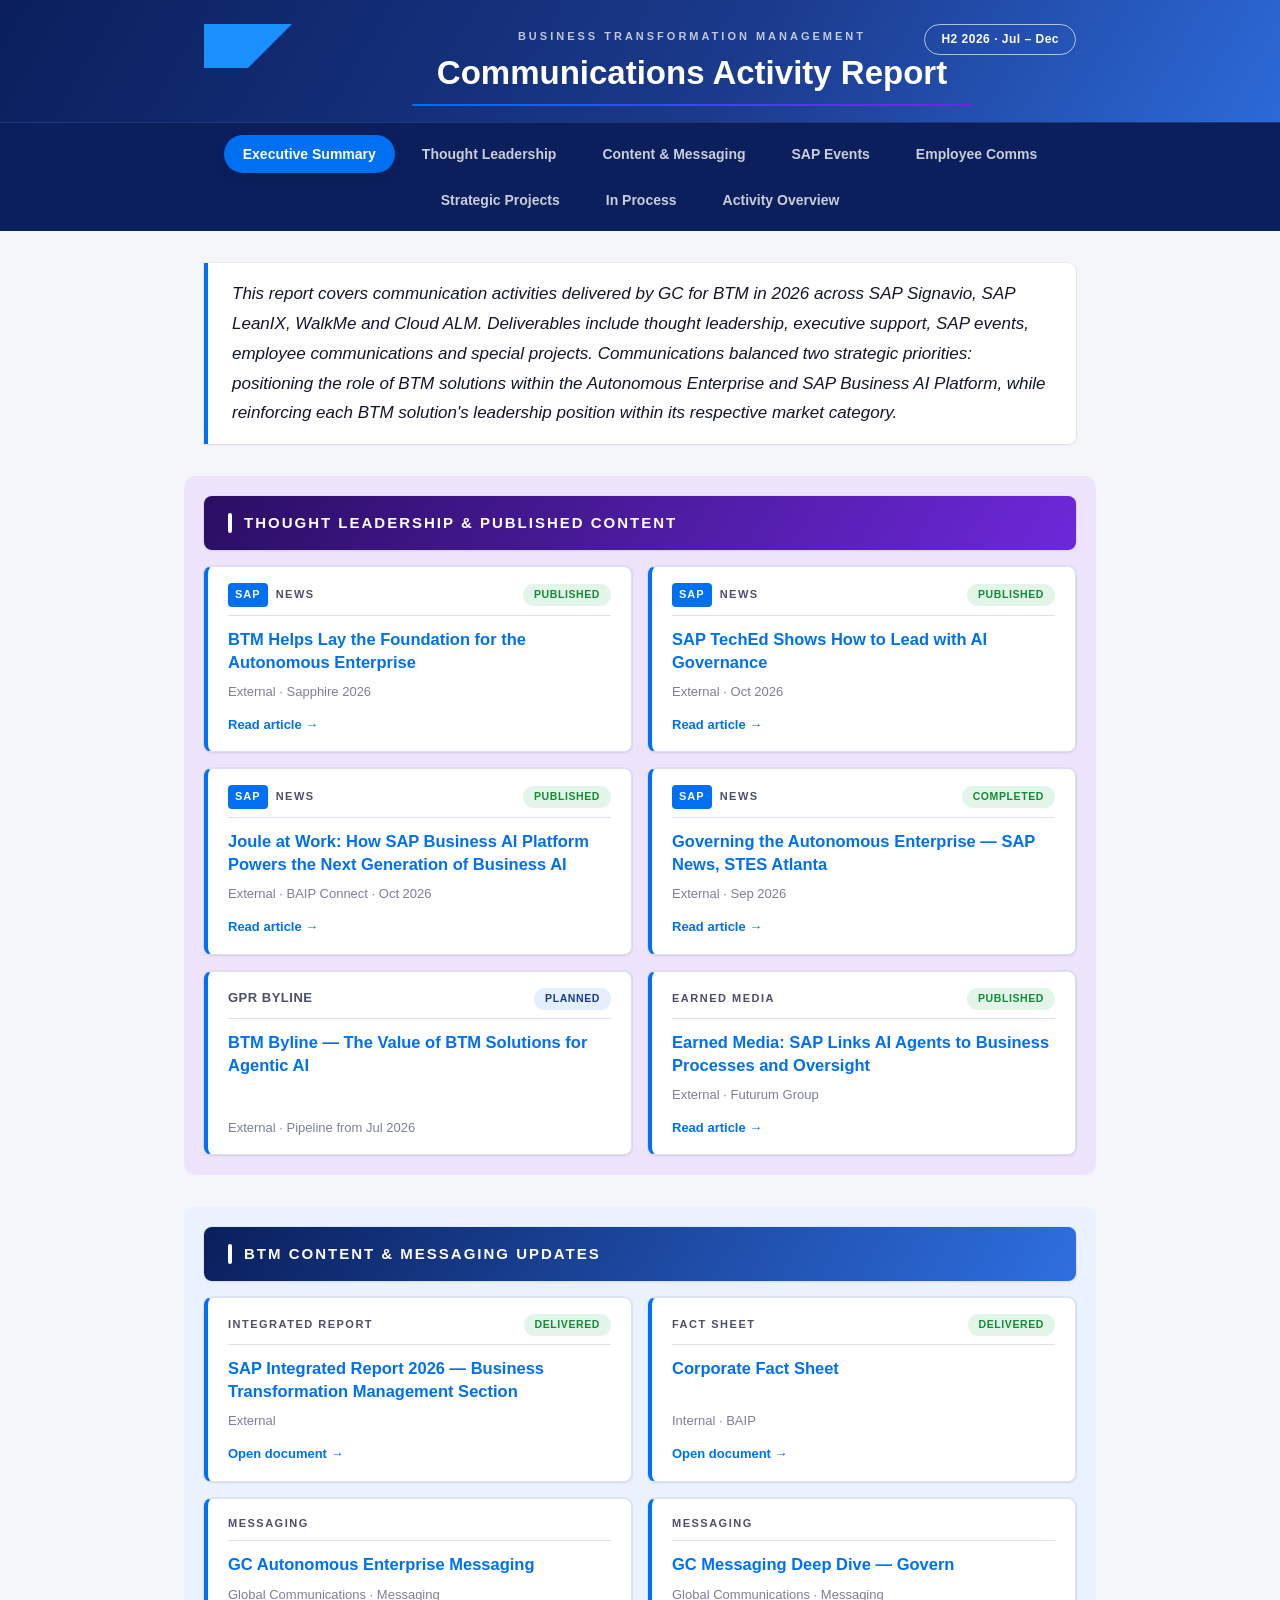
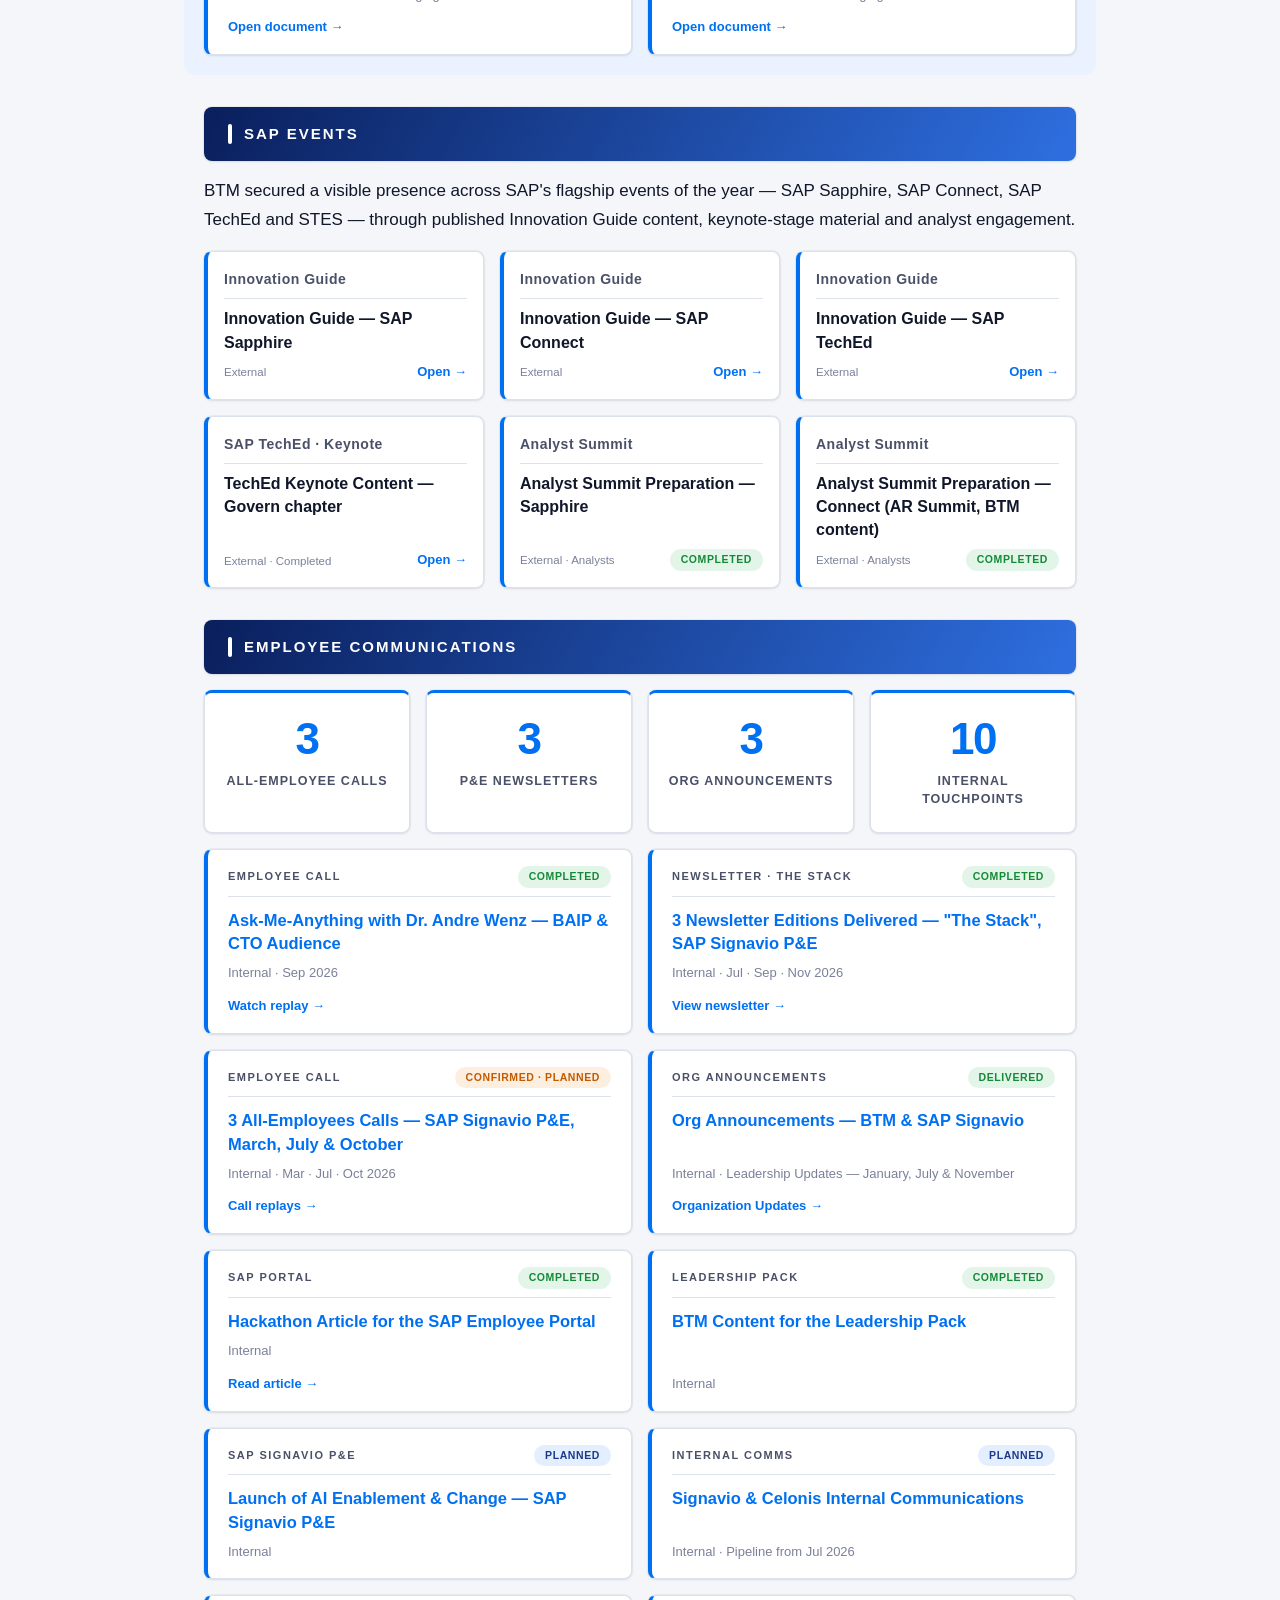
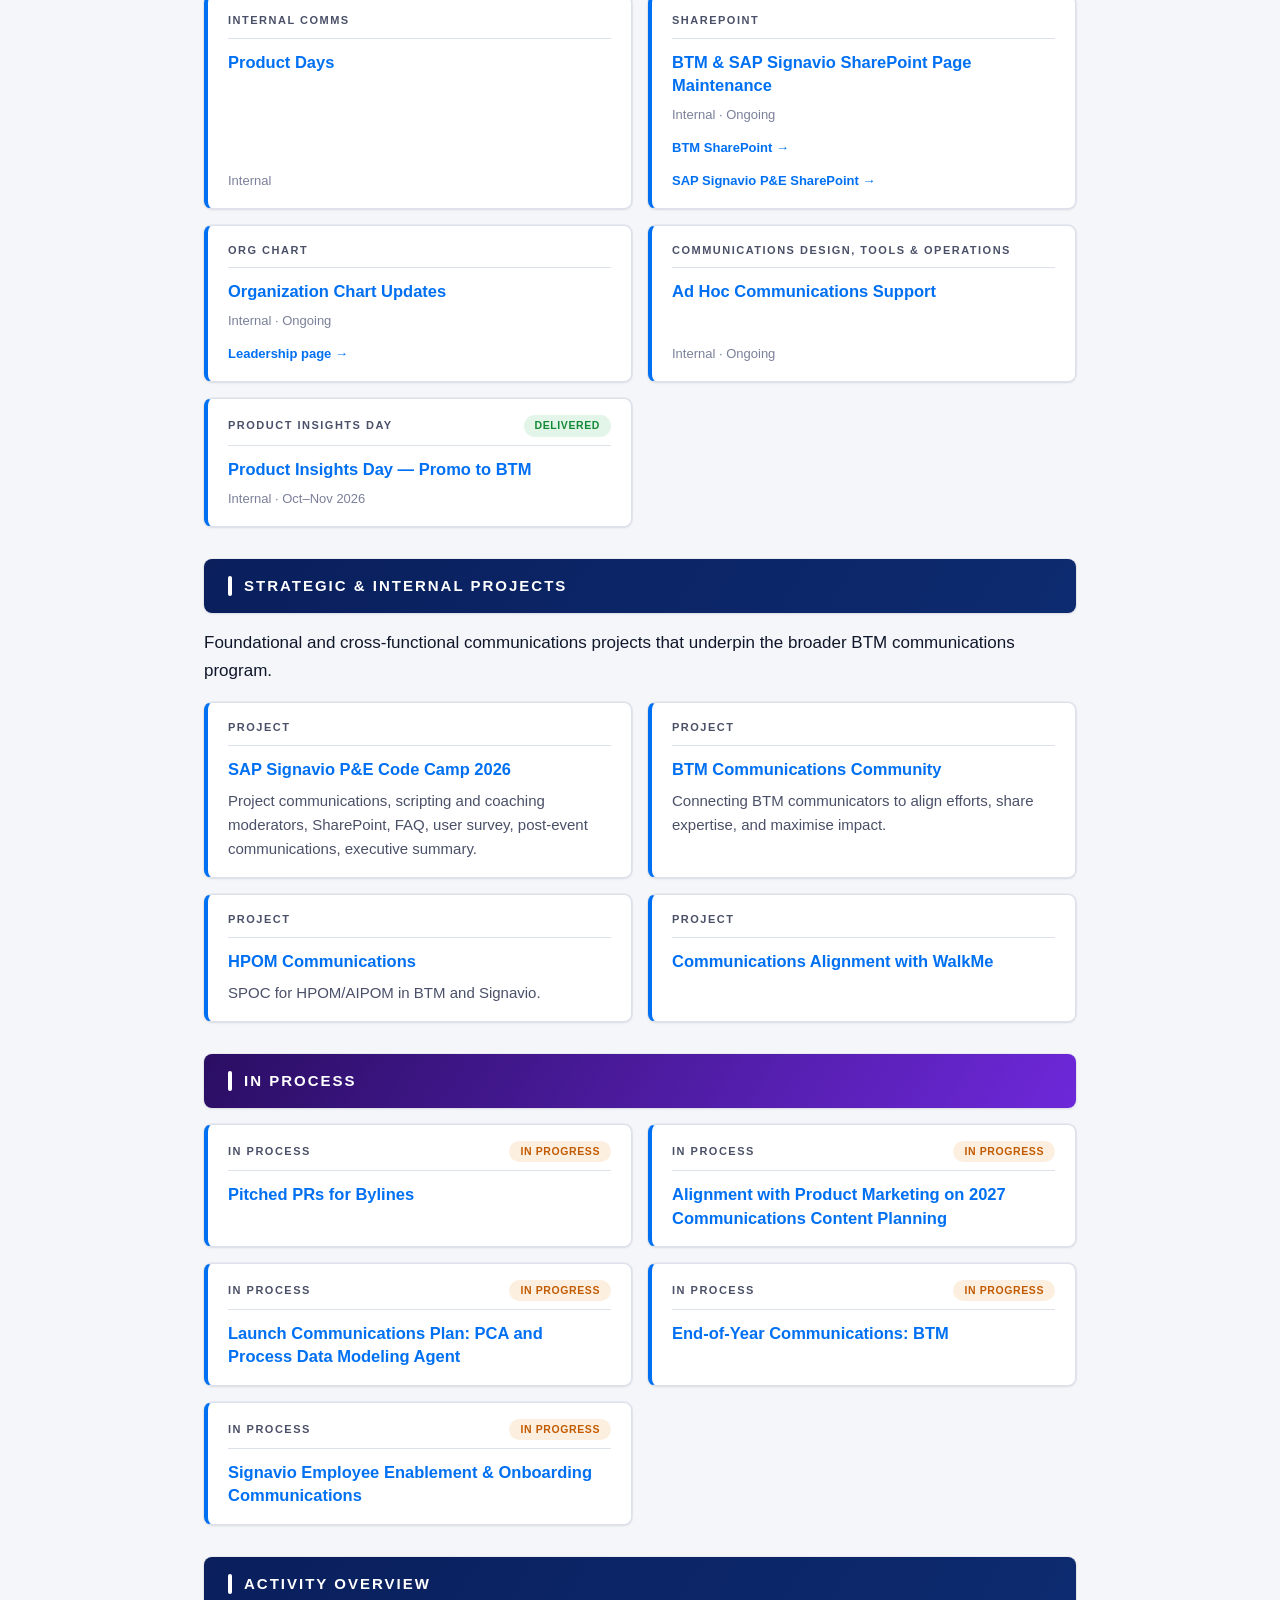
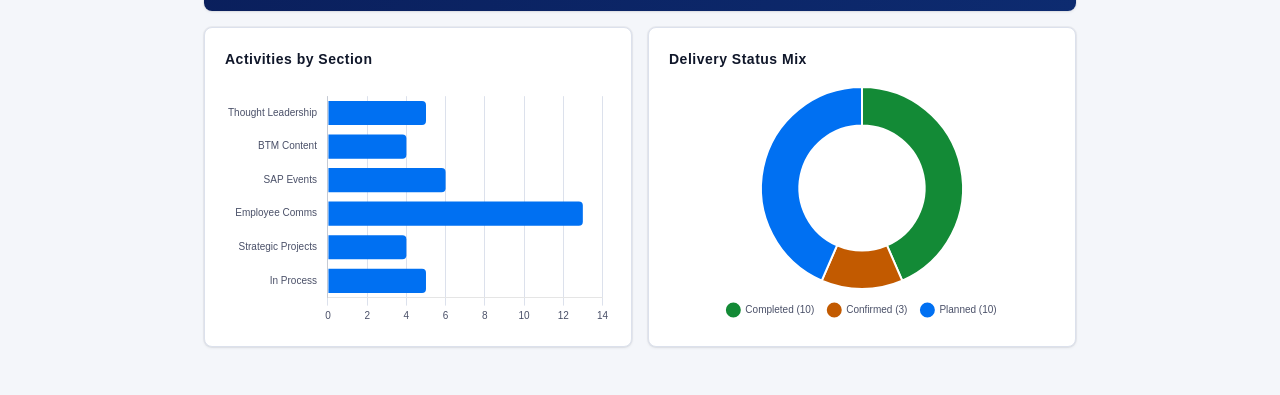
==== h2-2026/index.html @ 138db6cd "Add Earned Media (Futurum) article to Thought Leadership; rename Lead Comms Community BTM to BTM Com" ====
<!DOCTYPE html>
<html lang="en">
<head>
  <meta charset="UTF-8" />
  <meta name="viewport" content="width=device-width, initial-scale=1.0" />
  <title>BTM Communications Report — H2 2026 — SAP Executive Report</title>
  <link rel="stylesheet" href="styles.css" />
</head>
<body>

  <!-- ═══════════════ HEADER ═══════════════ -->
  <header class="masthead">
    <div class="masthead__inner">
      <div class="brand">
        <span class="brand__logo">
          <img class="brand__img" src="assets/sap-logo.png" alt="SAP Logo" width="88" height="44" />
        </span>
      </div>

      <div class="masthead__titles">
        <p class="masthead__eyebrow">Business Transformation Management</p>
        <h1 class="masthead__title">Communications Activity Report</h1>
        <span class="masthead__rule"></span>
      </div>

      <span class="masthead__badge">H2 2026 · Jul – Dec</span>
    </div>

    <!-- ═══════════════ NAV ═══════════════ -->
    <nav class="navbar" aria-label="Report sections">
      <div class="navbar__inner">
        <a class="pill pill--active" href="#sec-summary">Executive Summary</a>
        <a class="pill" href="#sec-thought">Thought Leadership</a>
        <a class="pill" href="#sec-messaging">Content &amp; Messaging</a>
        <a class="pill" href="#sec-events">SAP Events</a>
        <a class="pill" href="#sec-employee">Employee Comms</a>
        <a class="pill" href="#sec-strategic">Strategic Projects</a>
        <a class="pill" href="#sec-inprocess">In Process</a>
        <a class="pill" href="#sec-overview">Activity Overview</a>
      </div>
    </nav>
  </header>

  <main class="page">

    <!-- ═══════════════ EXECUTIVE SUMMARY (INTRO) ═══════════════ -->
    <section class="intro" id="sec-summary">
      <p class="intro__text">
        <em>This report covers communication activities delivered by GC for BTM in 2026 across SAP Signavio, SAP LeanIX, WalkMe and Cloud ALM. Deliverables include thought leadership, executive support, SAP events, employee communications and special projects. Communications balanced two strategic priorities: positioning the role of BTM solutions within the Autonomous Enterprise and SAP Business AI Platform, while reinforcing each BTM solution's leadership position within its respective market category.</em>
      </p>
    </section>

    <!-- ═══════════════ THOUGHT LEADERSHIP & PUBLISHED CONTENT (PURPLE) ═══════════════ -->
    <section class="block block--tint-purple" id="sec-thought">
      <div class="shead shead--purple">
        <span class="shead__tick"></span>
        <h2 class="shead__title">Thought Leadership &amp; Published Content</h2>
      </div>

      <div class="block__body">
        <div class="grid grid--2">
          <article class="acard acard--accent">
            <div class="acard__source">
              <span class="src-wrap"><span class="src-chip">SAP</span><span class="src-text src-text--sm">News</span></span>
              <span class="status status--completed">Published</span>
            </div>
            <h4 class="acard__title">BTM Helps Lay the Foundation for the Autonomous Enterprise</h4>
            <p class="acard__meta">External · Sapphire 2026</p>
            <a class="more" href="https://news.sap.com/2026/05/business-transformation-management-foundation-autonomous-enterprise/" target="_blank" rel="noopener">Read article →</a>
          </article>

          <article class="acard acard--accent">
            <div class="acard__source">
              <span class="src-wrap"><span class="src-chip">SAP</span><span class="src-text src-text--sm">News</span></span>
              <span class="status status--completed">Published</span>
            </div>
            <h4 class="acard__title">SAP TechEd Shows How to Lead with AI Governance</h4>
            <p class="acard__meta">External · Oct 2026</p>
            <a class="more" href="https://news.sap.com/2026/10/sap-teched-shows-how-to-lead-with-ai-governance/" target="_blank" rel="noopener">Read article →</a>
          </article>
        </div>

        <div class="grid grid--2">
          <article class="acard acard--accent">
            <div class="acard__source">
              <span class="src-wrap"><span class="src-chip">SAP</span><span class="src-text src-text--sm">News</span></span>
              <span class="status status--completed">Published</span>
            </div>
            <h4 class="acard__title">Joule at Work: How SAP Business AI Platform Powers the Next Generation of Business AI</h4>
            <p class="acard__meta">External · BAIP Connect · Oct 2026</p>
            <a class="more" href="https://news.sap.com/2026/10/joule-work-sap-business-ai-platform-power-next-generation-business-ai/" target="_blank" rel="noopener">Read article →</a>
          </article>

          <article class="acard acard--accent">
            <div class="acard__source">
              <span class="src-wrap"><span class="src-chip">SAP</span><span class="src-text src-text--sm">News</span></span>
              <span class="status status--completed">Completed</span>
            </div>
            <h4 class="acard__title">Governing the Autonomous Enterprise — SAP News, STES Atlanta</h4>
            <p class="acard__meta">External · Sep 2026</p>
            <a class="more" href="https://news.sap.com/2026/09/autonomous-enterprise-business-transformation-management-solutions-sap-ai-agents-work-at-scale/" target="_blank" rel="noopener">Read article →</a>
          </article>
        </div>

        <div class="grid grid--2">
          <article class="acard acard--accent">
            <div class="acard__source">
              <span class="src-wrap"><span class="src-text">GPR Byline</span></span>
              <span class="status status--planned">Planned</span>
            </div>
            <h4 class="acard__title">BTM Byline — The Value of BTM Solutions for Agentic AI</h4>
            <p class="acard__meta">External · Pipeline from Jul 2026</p>
          </article>

          <article class="acard acard--accent">
            <div class="acard__source">
              <span class="src-wrap"><span class="src-text src-text--sm">Earned Media</span></span>
              <span class="status status--completed">Published</span>
            </div>
            <h4 class="acard__title">Earned Media: SAP Links AI Agents to Business Processes and Oversight</h4>
            <p class="acard__meta">External · Futurum Group</p>
            <a class="more" href="https://futurumgroup.com/insights/sap-links-ai-agents-to-business-processes-and-oversight/" target="_blank" rel="noopener">Read article →</a>
          </article>
        </div>
      </div>
    </section>

    <!-- ═══════════════ BTM CONTENT & MESSAGING UPDATES (BLUE TINT) ═══════════════ -->
    <section class="block block--tint-blue" id="sec-messaging">
      <div class="shead shead--blue">
        <span class="shead__tick"></span>
        <h2 class="shead__title">BTM Content &amp; Messaging Updates</h2>
      </div>

      <div class="block__body">
        <div class="grid grid--2">
          <article class="acard acard--accent">
            <div class="acard__source">
              <span class="src-wrap"><span class="src-text src-text--sm">Integrated Report</span></span>
              <span class="status status--completed">Delivered</span>
            </div>
            <h4 class="acard__title">SAP Integrated Report 2026 — Business Transformation Management Section</h4>
            <p class="acard__meta">External</p>
            <a class="more" href="https://sap-my.sharepoint.com/:w:/r/personal/tanja_charrier_sap_com/_layouts/15/Doc.aspx?sourcedoc=%7BF20728CA-5B52-4E9A-A7A4-439E9365E315%7D&amp;file=DRAFT_Our%20Product%20Strategy_IR%20FY%202026_BAIP.docx&amp;nav=eyJjIjoxNTY3MjU3MzgzfQ&amp;action=default&amp;mobileredirect=true" target="_blank" rel="noopener">Open document →</a>
          </article>

          <article class="acard acard--accent">
            <div class="acard__source">
              <span class="src-wrap"><span class="src-text src-text--sm">Fact Sheet</span></span>
              <span class="status status--completed">Delivered</span>
            </div>
            <h4 class="acard__title">Corporate Fact Sheet</h4>
            <p class="acard__meta">Internal · BAIP</p>
            <a class="more" href="https://sap.sharepoint.com/sites/208445/Shared%20Documents/10_Investor%20Relations/2026_Q3_Earnings/Alignment%20for%20Corporate%20Factsheet.docx" target="_blank" rel="noopener">Open document →</a>
          </article>
        </div>

        <div class="grid grid--2">
          <article class="acard acard--accent">
            <div class="acard__source">
              <span class="src-wrap"><span class="src-text src-text--sm">Messaging</span></span>
            </div>
            <h4 class="acard__title">GC Autonomous Enterprise Messaging</h4>
            <p class="acard__meta">Global Communications · Messaging</p>
            <a class="more" href="https://sap.sharepoint.com/:w:/t/ContentLibraryCK/IQB4ixotNmowRrgoRNv5ze7RAZBkx0pmzxUou5MZJgszaI4?e=n1OvTB" target="_blank" rel="noopener">Open document →</a>
          </article>

          <article class="acard acard--accent">
            <div class="acard__source">
              <span class="src-wrap"><span class="src-text src-text--sm">Messaging</span></span>
            </div>
            <h4 class="acard__title">GC Messaging Deep Dive — Govern</h4>
            <p class="acard__meta">Global Communications · Messaging</p>
            <a class="more" href="https://sap.sharepoint.com/:w:/s/125109/IQDAdhuQ5JX7TImM9EfiNFlmAXQAE5v8zsqGGR6ujX2Vvys?e=KjsZjU" target="_blank" rel="noopener">Open document →</a>
          </article>
        </div>
      </div>
    </section>

    <!-- ═══════════════ SAP EVENTS ═══════════════ -->
    <section class="block" id="sec-events">
      <div class="shead shead--blue">
        <span class="shead__tick"></span>
        <h2 class="shead__title">SAP Events</h2>
      </div>

      <div class="block__body">
        <p class="lead">BTM secured a visible presence across SAP's flagship events of the year — SAP Sapphire, SAP Connect, SAP TechEd and STES — through published Innovation Guide content, keynote-stage material and analyst engagement.</p>
        <div class="grid grid--3">
          <article class="mcard">
            <div class="mcard__src">Innovation Guide</div>
            <span class="mcard__rule"></span>
            <h5 class="mcard__title">Innovation Guide — SAP Sapphire</h5>
            <div class="mcard__foot"><span class="mcard__meta">External</span><a class="more" href="https://www.sap.com/uk/topics/events/sapphire/innovation-news-guide-2026" target="_blank" rel="noopener">Open →</a></div>
          </article>

          <article class="mcard">
            <div class="mcard__src">Innovation Guide</div>
            <span class="mcard__rule"></span>
            <h5 class="mcard__title">Innovation Guide — SAP Connect</h5>
            <div class="mcard__foot"><span class="mcard__meta">External</span><a class="more" href="https://www.sap.com/topics/events/connect/innovation-news-guide-2026" target="_blank" rel="noopener">Open →</a></div>
          </article>

          <article class="mcard">
            <div class="mcard__src">Innovation Guide</div>
            <span class="mcard__rule"></span>
            <h5 class="mcard__title">Innovation Guide — SAP TechEd</h5>
            <div class="mcard__foot"><span class="mcard__meta">External</span><a class="more" href="https://www.sap.com/topics/events/teched/innovation-news-guide-2026" target="_blank" rel="noopener">Open →</a></div>
          </article>

          <article class="mcard">
            <div class="mcard__src">SAP TechEd · Keynote</div>
            <span class="mcard__rule"></span>
            <h5 class="mcard__title">TechEd Keynote Content — Govern chapter</h5>
            <div class="mcard__foot"><span class="mcard__meta">External · Completed</span><a class="more" href="https://sap.sharepoint.com/teams/SAPBusinessAI/Shared%20Documents/General/08%20Advocacy%20%26%20Experiences/Advocacy/09_Events/2026/2026-10-TechEd/02_TalkTrack-ROS/TechEd2026_ROS_CTO.docx" target="_blank" rel="noopener">Open →</a></div>
          </article>

          <article class="mcard">
            <div class="mcard__src">Analyst Summit</div>
            <span class="mcard__rule"></span>
            <h5 class="mcard__title">Analyst Summit Preparation — Sapphire</h5>
            <div class="mcard__foot"><span class="mcard__meta">External · Analysts</span><span class="status status--completed">Completed</span></div>
          </article>

          <article class="mcard">
            <div class="mcard__src">Analyst Summit</div>
            <span class="mcard__rule"></span>
            <h5 class="mcard__title">Analyst Summit Preparation — Connect (AR Summit, BTM content)</h5>
            <div class="mcard__foot"><span class="mcard__meta">External · Analysts</span><span class="status status--completed">Completed</span></div>
          </article>
        </div>
      </div>
    </section>

    <!-- ═══════════════ EMPLOYEE COMMUNICATIONS ═══════════════ -->
    <section class="block" id="sec-employee">
      <div class="shead shead--blue">
        <span class="shead__tick"></span>
        <h2 class="shead__title">Employee Communications</h2>
      </div>

      <div class="block__body">
        <div class="grid grid--4 kpis kpis--outline">
          <div class="kpi kpi--outline">
            <span class="kpi__value">3</span>
            <span class="kpi__label">All-Employee Calls</span>
          </div>
          <div class="kpi kpi--outline">
            <span class="kpi__value">3</span>
            <span class="kpi__label">P&amp;E Newsletters</span>
          </div>
          <div class="kpi kpi--outline">
            <span class="kpi__value">3</span>
            <span class="kpi__label">Org Announcements</span>
          </div>
          <div class="kpi kpi--outline">
            <span class="kpi__value">10</span>
            <span class="kpi__label">Internal Touchpoints</span>
          </div>
        </div>

        <div class="grid grid--2">
          <article class="acard acard--accent">
            <div class="acard__source">
              <span class="src-wrap"><span class="src-text src-text--sm">Employee Call</span></span>
              <span class="status status--completed">Completed</span>
            </div>
            <h4 class="acard__title">Ask-Me-Anything with Dr. Andre Wenz — BAIP &amp; CTO Audience</h4>
            <p class="acard__meta">Internal · Sep 2026</p>
            <a class="more" href="https://broadcast.sap.com/video/260930_amaandrewenz" target="_blank" rel="noopener">Watch replay →</a>
          </article>

          <article class="acard acard--accent">
            <div class="acard__source">
              <span class="src-wrap"><span class="src-text src-text--sm">Newsletter · The Stack</span></span>
              <span class="status status--completed">Completed</span>
            </div>
            <h4 class="acard__title">3 Newsletter Editions Delivered — "The Stack", SAP Signavio P&amp;E</h4>
            <p class="acard__meta">Internal · Jul · Sep · Nov 2026</p>
            <a class="more" href="https://sap.sharepoint.com/sites/213311/SitePages/The-Stack--news-from-SAP-Signavio-P%26E,-May-2026.aspx?d=w236a411c74e24bbfb36909887c4ca258&amp;csf=1&amp;web=2&amp;share=IQAcQWoj4nS_S7NpCYh8TKJYAe4ia3eEgTeG3x-oz_MYPIU&amp;e=XvFEJa" target="_blank" rel="noopener">View newsletter →</a>
          </article>
        </div>

        <div class="grid grid--2">
          <article class="acard acard--accent">
            <div class="acard__source">
              <span class="src-wrap"><span class="src-text src-text--sm">Employee Call</span></span>
              <span class="status status--confirmed">Confirmed · Planned</span>
            </div>
            <h4 class="acard__title">3 All-Employees Calls — SAP Signavio P&amp;E, March, July &amp; October</h4>
            <p class="acard__meta">Internal · Mar · Jul · Oct 2026</p>
            <a class="more" href="https://sap.sharepoint.com/sites/210177/SitePages/SAP-Signavio-employee-meetings-%26-calls(1).aspx" target="_blank" rel="noopener">Call replays →</a>
          </article>

          <article class="acard acard--accent">
            <div class="acard__source">
              <span class="src-wrap"><span class="src-text src-text--sm">Org Announcements</span></span>
              <span class="status status--completed">Delivered</span>
            </div>
            <h4 class="acard__title">Org Announcements — BTM &amp; SAP Signavio</h4>
            <p class="acard__meta">Internal · Leadership Updates — January, July &amp; November</p>
            <a class="more" href="https://sap.sharepoint.com/sites/200848/SitePages/Organization-Updates.aspx" target="_blank" rel="noopener">Organization Updates →</a>
          </article>
        </div>

        <div class="grid grid--2">
          <article class="acard acard--accent">
            <div class="acard__source">
              <span class="src-wrap"><span class="src-text src-text--sm">SAP Portal</span></span>
              <span class="status status--completed">Completed</span>
            </div>
            <h4 class="acard__title">Hackathon Article for the SAP Employee Portal</h4>
            <p class="acard__meta">Internal</p>
            <a class="more" href="https://one.int.sap/news/global/hackathons-fuel-innovation-and-company-culture-at-sap" target="_blank" rel="noopener">Read article →</a>
          </article>

          <article class="acard acard--accent">
            <div class="acard__source">
              <span class="src-wrap"><span class="src-text src-text--sm">Leadership Pack</span></span>
              <span class="status status--completed">Completed</span>
            </div>
            <h4 class="acard__title">BTM Content for the Leadership Pack</h4>
            <p class="acard__meta">Internal</p>
          </article>
        </div>

        <div class="grid grid--2">
          <article class="acard acard--accent">
            <div class="acard__source">
              <span class="src-wrap"><span class="src-text src-text--sm">SAP Signavio P&amp;E</span></span>
              <span class="status status--planned">Planned</span>
            </div>
            <h4 class="acard__title">Launch of AI Enablement &amp; Change — SAP Signavio P&amp;E</h4>
            <p class="acard__meta">Internal</p>
          </article>

          <article class="acard acard--accent">
            <div class="acard__source">
              <span class="src-wrap"><span class="src-text src-text--sm">Internal Comms</span></span>
              <span class="status status--planned">Planned</span>
            </div>
            <h4 class="acard__title">Signavio &amp; Celonis Internal Communications</h4>
            <p class="acard__meta">Internal · Pipeline from Jul 2026</p>
          </article>
        </div>

        <div class="grid grid--2">
          <article class="acard acard--accent">
            <div class="acard__source">
              <span class="src-wrap"><span class="src-text src-text--sm">Internal Comms</span></span>
            </div>
            <h4 class="acard__title">Product Days</h4>
            <p class="acard__meta">Internal</p>
          </article>

          <article class="acard acard--accent">
            <div class="acard__source">
              <span class="src-wrap"><span class="src-text src-text--sm">SharePoint</span></span>
            </div>
            <h4 class="acard__title">BTM &amp; SAP Signavio SharePoint Page Maintenance</h4>
            <p class="acard__meta">Internal · Ongoing</p>
            <a class="more" href="https://sap.sharepoint.com/sites/210177?xsdata=[base64]%3D&amp;sdata=MzRjeGlidG1IVFNyeXZSQk00MHExaExMS1hBZnk1SGhYaVBQZjR4d3BoQT0%3D&amp;ovuser=42f7676c-f455-423c-82f6-dc2d99791af7%2Cdesiree.cantuaria%40sap.com&amp;OR=Teams-HL&amp;CT=1733321615420" target="_blank" rel="noopener">BTM SharePoint →</a>
            <a class="more" href="https://sap.sharepoint.com/sites/201763/SitePages/Home.aspx" target="_blank" rel="noopener">SAP Signavio P&amp;E SharePoint →</a>
          </article>
        </div>

        <div class="grid grid--2">
          <article class="acard acard--accent">
            <div class="acard__source">
              <span class="src-wrap"><span class="src-text src-text--sm">Org Chart</span></span>
            </div>
            <h4 class="acard__title">Organization Chart Updates</h4>
            <p class="acard__meta">Internal · Ongoing</p>
            <a class="more" href="https://sap.sharepoint.com/sites/210177/SitePages/Leadership.aspx?csf=1&amp;web=1&amp;e=7Q6rsG" target="_blank" rel="noopener">Leadership page →</a>
          </article>

          <article class="acard acard--accent">
            <div class="acard__source">
              <span class="src-wrap"><span class="src-text src-text--sm">Communications Design, Tools &amp; Operations</span></span>
            </div>
            <h4 class="acard__title">Ad Hoc Communications Support</h4>
            <p class="acard__meta">Internal · Ongoing</p>
          </article>
        </div>

        <div class="grid grid--2">
          <article class="acard acard--accent">
            <div class="acard__source">
              <span class="src-wrap"><span class="src-text src-text--sm">Product Insights Day</span></span>
              <span class="status status--completed">Delivered</span>
            </div>
            <h4 class="acard__title">Product Insights Day — Promo to BTM</h4>
            <p class="acard__meta">Internal · Oct–Nov 2026</p>
          </article>
        </div>
      </div>
    </section>

    <!-- ═══════════════ STRATEGIC & INTERNAL PROJECTS (body text retained) ═══════════════ -->
    <section class="block" id="sec-strategic">
      <div class="shead shead--dark">
        <span class="shead__tick"></span>
        <h2 class="shead__title">Strategic &amp; Internal Projects</h2>
      </div>

      <div class="block__body">
        <p class="lead">Foundational and cross-functional communications projects that underpin the broader BTM communications program.</p>
        <div class="grid grid--2">
          <article class="acard acard--accent">
            <div class="acard__source">
              <span class="src-wrap"><span class="src-text src-text--sm">Project</span></span>
            </div>
            <h4 class="acard__title">SAP Signavio P&amp;E Code Camp 2026</h4>
            <p class="acard__body">Project communications, scripting and coaching moderators, SharePoint, FAQ, user survey, post-event communications, executive summary.</p>
          </article>

          <article class="acard acard--accent">
            <div class="acard__source">
              <span class="src-wrap"><span class="src-text src-text--sm">Project</span></span>
            </div>
            <h4 class="acard__title">BTM Communications Community</h4>
            <p class="acard__body">Connecting BTM communicators to align efforts, share expertise, and maximise impact.</p>
          </article>
        </div>

        <div class="grid grid--2">
          <article class="acard acard--accent">
            <div class="acard__source">
              <span class="src-wrap"><span class="src-text src-text--sm">Project</span></span>
            </div>
            <h4 class="acard__title">HPOM Communications</h4>
            <p class="acard__body">SPOC for HPOM/AIPOM in BTM and Signavio.</p>
          </article>

          <article class="acard acard--accent">
            <div class="acard__source">
              <span class="src-wrap"><span class="src-text src-text--sm">Project</span></span>
            </div>
            <h4 class="acard__title">Communications Alignment with WalkMe</h4>
          </article>
        </div>
      </div>
    </section>

    <!-- ═══════════════ IN PROCESS ═══════════════ -->
    <section class="block" id="sec-inprocess">
      <div class="shead shead--purple">
        <span class="shead__tick"></span>
        <h2 class="shead__title">In Process</h2>
      </div>

      <div class="block__body">
        <div class="grid grid--2">
          <article class="acard acard--accent">
            <div class="acard__source">
              <span class="src-wrap"><span class="src-text src-text--sm">In Process</span></span>
              <span class="status status--confirmed">In Progress</span>
            </div>
            <h4 class="acard__title">Pitched PRs for Bylines</h4>
          </article>

          <article class="acard acard--accent">
            <div class="acard__source">
              <span class="src-wrap"><span class="src-text src-text--sm">In Process</span></span>
              <span class="status status--confirmed">In Progress</span>
            </div>
            <h4 class="acard__title">Alignment with Product Marketing on 2027 Communications Content Planning</h4>
          </article>
        </div>

        <div class="grid grid--2">
          <article class="acard acard--accent">
            <div class="acard__source">
              <span class="src-wrap"><span class="src-text src-text--sm">In Process</span></span>
              <span class="status status--confirmed">In Progress</span>
            </div>
            <h4 class="acard__title">Launch Communications Plan: PCA and Process Data Modeling Agent</h4>
          </article>

          <article class="acard acard--accent">
            <div class="acard__source">
              <span class="src-wrap"><span class="src-text src-text--sm">In Process</span></span>
              <span class="status status--confirmed">In Progress</span>
            </div>
            <h4 class="acard__title">End-of-Year Communications: BTM</h4>
          </article>
        </div>

        <div class="grid grid--2">
          <article class="acard acard--accent">
            <div class="acard__source">
              <span class="src-wrap"><span class="src-text src-text--sm">In Process</span></span>
              <span class="status status--confirmed">In Progress</span>
            </div>
            <h4 class="acard__title">Signavio Employee Enablement &amp; Onboarding Communications</h4>
          </article>
        </div>
      </div>
    </section>

    <!-- ═══════════════ ACTIVITY OVERVIEW (charts) ═══════════════ -->
    <section class="block" id="sec-overview">
      <div class="shead shead--dark">
        <span class="shead__tick"></span>
        <h2 class="shead__title">Activity Overview</h2>
      </div>

      <div class="block__body">
        <div class="grid grid--2 grid--top">
          <article class="chart-card">
            <h4 class="chart-card__title">Activities by Section</h4>
            <canvas id="barChart" height="220"></canvas>
          </article>
          <article class="chart-card">
            <h4 class="chart-card__title">Delivery Status Mix</h4>
            <canvas id="donutChart" height="220"></canvas>
          </article>
        </div>
      </div>
    </section>

  </main>

  <script src="vendor/chart.umd.min.js"></script>
  <script src="app.js"></script>
</body>
</html>
---- h2-2026/styles.css ----
/* ═══════════════════════════════════════════════════════════════
   SAP FIORI EXECUTIVE REPORT — DESIGN SYSTEM
   ═══════════════════════════════════════════════════════════════ */

:root {
  /* ── Brand & core ── */
  --sap-blue:          #0070F2;   /* SAP brand blue — KPI values, links */
  --sap-blue-900:      #0A1F5C;   /* deepest header navy */
  --sap-blue-800:      #0D2B70;   /* dark header end */
  --sap-blue-700:      #1B3A8C;   /* nav bar */
  --sap-blue-500:      #2E6FE0;   /* mid gradient */
  --sap-blue-300:      #60A5FA;   /* tick highlight */
  --sap-blue-100:      #E3EEFE;   /* filled KPI / summary bg */
  --sap-blue-050:      #EAF2FF;   /* blue section tint */

  --sap-purple-900:    #2A0E63;
  --sap-purple-600:    #6D28D9;
  --sap-purple-100:    #EDE4FC;   /* purple section tint */

  /* ── Neutrals ── */
  --ink-900:           #10172A;   /* primary text */
  --ink-600:           #4A5068;   /* secondary text */
  --ink-400:           #7A8099;   /* muted */
  --line:              #DCE1EC;   /* borders */
  --surface:           #FFFFFF;   /* card surface */
  --page:              #F4F6FA;   /* page background */

  /* ── Semantic ── */
  --ok:                #138A36;
  --ok-bg:             #E3F5E9;
  --warn:              #C25A00;
  --warn-bg:           #FDEFE0;
  --err:               #BB0000;
  --err-bg:            #FBE6E6;

  /* ── Chart palette ── */
  --c1: #0070F2;  --c2: #6D28D9;  --c3: #2E9EE6;
  --c4: #12B886;  --c5: #E8A33D;  --c6: #D14D8B;

  /* ── Typography ── */
  --font: "72", "72full", -apple-system, BlinkMacSystemFont, "Segoe UI", Arial, sans-serif;
  --fs-eyebrow: 11px;  --fs-title: 33px;
  --fs-shead: 15px;    --fs-lead: 17px;
  --fs-body: 15px;   --fs-kpi: 44px;
  --fs-kpilabel: 12.5px;

  /* ── Spacing scale (4px base) ── */
  --s1: 4px;  --s2: 8px;  --s3: 12px; --s4: 16px;
  --s5: 20px; --s6: 24px; --s7: 32px; --s8: 48px;

  /* ── Radius ── */
  --r-sm: 4px;  --r-md: 8px;  --r-lg: 12px;  --r-pill: 999px;

  /* ── Elevation ── */
  --e1: 0 1px 3px rgba(16,23,42,.08), 0 0 0 1px rgba(16,23,42,.04);
  --e2: 0 4px 14px rgba(16,23,42,.10);
  --e3: 0 8px 24px rgba(0,112,242,.14);

  /* ── Layout ── */
  --maxw: 920px;
}

/* ── Reset ── */
*, *::before, *::after { box-sizing: border-box; margin: 0; padding: 0; }
html { scroll-behavior: smooth; }
body {
  font-family: var(--font);
  background: var(--page);
  color: var(--ink-900);
  font-size: var(--fs-body);
  line-height: 1.6;
  -webkit-font-smoothing: antialiased;
}
img, svg { display: block; }
a { color: inherit; }

/* ═══════════════ MASTHEAD ═══════════════ */
.masthead {
  background: linear-gradient(120deg, var(--sap-blue-900) 0%, var(--sap-blue-700) 55%, var(--sap-blue-500) 100%);
}
.masthead__inner {
  max-width: var(--maxw);
  margin: 0 auto;
  padding: var(--s6) var(--s6) var(--s4);
  display: flex;
  align-items: flex-start;
  gap: var(--s4);
  position: relative;
}
.brand__logo svg { filter: drop-shadow(0 1px 2px rgba(0,0,0,.2)); }
.masthead__titles { flex: 1; text-align: center; padding-top: var(--s1); }
.masthead__eyebrow {
  color: rgba(255,255,255,.72);
  font-size: var(--fs-eyebrow);
  font-weight: 700;
  letter-spacing: 3px;
  text-transform: uppercase;
  margin-bottom: var(--s2);
}
.masthead__title {
  color: #fff;
  font-size: var(--fs-title);
  font-weight: 700;
  line-height: 1.15;
}
.masthead__rule {
  display: block;
  width: 100%;
  max-width: 560px;
  height: 2px;
  margin: var(--s3) auto 0;
  background: linear-gradient(90deg, var(--sap-blue) 0%, var(--sap-purple-600) 100%);
  border-radius: 2px;
}
.masthead__badge {
  position: absolute;
  top: var(--s6);
  right: var(--s6);
  border: 1.5px solid rgba(255,255,255,.65);
  border-radius: var(--r-pill);
  color: #fff;
  font-size: 12px;
  font-weight: 600;
  letter-spacing: .5px;
  padding: 5px 16px;
  white-space: nowrap;
}

/* ═══════════════ NAVBAR ═══════════════ */
.navbar {
  background: var(--sap-blue-900);
  border-top: 1px solid rgba(255,255,255,.1);
  padding: var(--s3) var(--s6);
}
.navbar__inner {
  max-width: var(--maxw);
  margin: 0 auto;
  display: flex;
  flex-wrap: wrap;
  justify-content: center;
  gap: var(--s2);
}
.pill {
  font-size: 14px;
  font-weight: 600;
  color: rgba(255,255,255,.78);
  text-decoration: none;
  padding: 7px 18px;
  border-radius: var(--r-pill);
  border: 1px solid transparent;
  transition: background .18s, color .18s, border-color .18s;
  white-space: nowrap;
}
.pill:hover { background: rgba(255,255,255,.1); color: #fff; }
.pill--active { background: var(--sap-blue); color: #fff; box-shadow: var(--e2); }

/* ═══════════════ PAGE ═══════════════ */
.page {
  max-width: var(--maxw);
  margin: 0 auto;
  padding: var(--s7) var(--s6) var(--s8);
  display: flex;
  flex-direction: column;
  gap: var(--s7);
}

/* ── Intro ── */
.intro {
  background: var(--surface);
  border-left: 4px solid var(--sap-blue);
  border-radius: 0 var(--r-md) var(--r-md) 0;
  padding: var(--s4) var(--s6);
  box-shadow: var(--e1);
}
.intro__text { font-size: var(--fs-lead); color: var(--ink-900); line-height: 1.75; }

/* ═══════════════ BLOCK (section) ═══════════════ */
.block { display: flex; flex-direction: column; }
.block__body {
  display: flex;
  flex-direction: column;
  gap: var(--s4);
  padding-top: var(--s4);
}
/* Tinted section wrappers (match reference colored backgrounds) */
.block--tint-purple {
  background: var(--sap-purple-100);
  border-radius: var(--r-lg);
  padding: 0 var(--s5) var(--s5);
  margin: 0 calc(-1 * var(--s5));
}
.block--tint-blue {
  background: var(--sap-blue-050);
  border-radius: var(--r-lg);
  padding: 0 var(--s5) var(--s5);
  margin: 0 calc(-1 * var(--s5));
}
.block--tint-purple .shead,
.block--tint-blue .shead { margin-top: var(--s5); }

/* ── Section header ── */
.shead {
  display: flex;
  align-items: center;
  gap: var(--s3);
  padding: 15px var(--s6);
  border-radius: var(--r-md);
  box-shadow: var(--e1);
}
.shead__tick { width: 4px; height: 20px; border-radius: 2px; background: #fff; flex-shrink: 0; }
.shead__title {
  color: #fff;
  font-size: var(--fs-shead);
  font-weight: 700;
  letter-spacing: 2px;
  text-transform: uppercase;
}
.shead--blue   { background: linear-gradient(120deg, var(--sap-blue-900), var(--sap-blue-500)); }
.shead--purple { background: linear-gradient(120deg, var(--sap-purple-900), var(--sap-purple-600)); }
.shead--dark   { background: linear-gradient(120deg, var(--sap-blue-900), var(--sap-blue-800)); }

/* ── Lead paragraph ── */
.lead { font-size: var(--fs-lead); color: var(--ink-900); line-height: 1.7; }
.lead--accent { color: var(--sap-blue-700); padding-right: var(--s4); }

/* ═══════════════ GRID ═══════════════ */
.grid { display: grid; gap: var(--s4); }
.grid--2 { grid-template-columns: repeat(2, 1fr); }
.grid--3 { grid-template-columns: repeat(3, 1fr); }
.grid--4 { grid-template-columns: repeat(4, 1fr); }
.grid--top { align-items: start; }

/* ═══════════════ SUMMARY CARDS ═══════════════ */
.scard {
  background: var(--sap-blue-100);
  border: 1px solid #C4D9FB;
  border-left: 4px solid var(--sap-blue);
  border-radius: var(--r-md);
  padding: var(--s5) var(--s6);
  box-shadow: var(--e1);
}
.scard__title { font-size: 16.5px; font-weight: 700; margin-bottom: var(--s2); }
.scard__body { font-size: var(--fs-body); color: var(--ink-600); }

/* ═══════════════ KPI CARDS ═══════════════ */
.kpi {
  background: var(--surface);
  border: 1px solid var(--line);
  border-radius: var(--r-md);
  padding: var(--s6) var(--s4);
  text-align: center;
  box-shadow: var(--e1);
  display: flex;
  flex-direction: column;
  align-items: center;
  gap: var(--s3);
  transition: transform .18s, box-shadow .18s;
}
.kpis--filled .kpi { background: #F7FAFF; }
.kpi--outline { border-top: 3px solid var(--sap-blue); }
.kpi__value {
  font-size: var(--fs-kpi);
  font-weight: 700;
  color: var(--sap-blue);
  line-height: 1;
  letter-spacing: -1.5px;
}
.kpi__label {
  font-size: var(--fs-kpilabel);
  font-weight: 700;
  letter-spacing: 1px;
  text-transform: uppercase;
  color: var(--ink-600);
  line-height: 1.4;
}

/* ═══════════════ ARTICLE CARDS ═══════════════ */
.acard {
  background: var(--surface);
  border: 1px solid var(--line);
  border-radius: var(--r-md);
  padding: var(--s4) var(--s5);
  box-shadow: var(--e1);
  display: flex;
  flex-direction: column;
  gap: var(--s2);
  transition: transform .18s, box-shadow .18s;
}
.acard--accent { border-left: 4px solid var(--sap-blue); }
.acard:hover { transform: translateY(-2px); box-shadow: var(--e3); }
.acard__source { display: flex; align-items: center; padding-bottom: var(--s2); border-bottom: 1px solid var(--line); margin-bottom: var(--s1); }
.src-chip {
  display: inline-block;
  background: var(--sap-blue);
  color: #fff;
  font-weight: 900;
  font-size: 11px;
  letter-spacing: 1px;
  padding: 3px 7px;
  border-radius: var(--r-sm);
}
.src-text { font-weight: 800; font-size: 13px; letter-spacing: .5px; color: var(--ink-600); text-transform: uppercase; }
.src-text--sm { font-size: 11px; letter-spacing: 1.5px; }
.acard__title { font-size: 16.5px; font-weight: 700; line-height: 1.4; color: var(--sap-blue); }
.acard__quote { font-size: var(--fs-body); color: var(--ink-600); line-height: 1.6; }
.acard__body  { font-size: var(--fs-body); color: var(--ink-600); line-height: 1.6; }
.acard__meta  { font-size: 13px; color: var(--ink-400); margin-top: auto; }
.more { font-size: 13px; font-weight: 600; color: var(--sap-blue); text-decoration: none; margin-top: var(--s1); }
.more:hover { text-decoration: underline; }

/* ── Media placeholders (images) ── */
.media-ph {
  border-radius: var(--r-md);
  aspect-ratio: 16 / 10;
  display: flex;
  align-items: center;
  justify-content: center;
  box-shadow: var(--e1);
  overflow: hidden;
}
.media-ph span { color: rgba(255,255,255,.65); font-size: 12px; font-weight: 700; letter-spacing: 2px; text-transform: uppercase; }
.media-ph--stage { background: linear-gradient(135deg, #0b1b3a, #1a3d7c, #0b1b3a); }
.media-ph--event { background: linear-gradient(135deg, #04070f, #0a1f4d, #04070f); }

/* ═══════════════ MEDIA CARDS (Thought Leadership) ═══════════════ */
.mcard {
  background: var(--surface);
  border: 1px solid var(--line);
  border-left: 4px solid var(--sap-blue);
  border-radius: var(--r-md);
  padding: var(--s4);
  box-shadow: var(--e1);
  display: flex;
  flex-direction: column;
  gap: var(--s2);
  transition: transform .18s, box-shadow .18s;
}
.mcard:hover { transform: translateY(-2px); box-shadow: var(--e2); }
.mcard__src { font-weight: 800; font-size: 14px; color: var(--ink-600); letter-spacing: .5px; }
.mcard__rule { height: 1px; background: var(--line); width: 100%; }
.mcard__title { font-size: 16px; font-weight: 600; line-height: 1.45; color: var(--ink-900); }

/* ═══════════════ CHART CARDS ═══════════════ */
.chart-card, .table-card {
  background: var(--surface);
  border: 1px solid var(--line);
  border-radius: var(--r-md);
  padding: var(--s5);
  box-shadow: var(--e1);
}
.chart-card__title, .table-card__title {
  font-size: 14px;
  font-weight: 700;
  letter-spacing: .5px;
  color: var(--ink-900);
  margin-bottom: var(--s4);
}

/* ═══════════════ TABLE ═══════════════ */
.dtable { width: 100%; border-collapse: collapse; font-size: var(--fs-body); }
.dtable th {
  text-align: left;
  font-size: 11px;
  font-weight: 700;
  letter-spacing: 1px;
  text-transform: uppercase;
  color: var(--ink-400);
  padding: var(--s2) var(--s3);
  border-bottom: 2px solid var(--line);
}
.dtable td { padding: var(--s3); border-bottom: 1px solid var(--line); color: var(--ink-900); }
.dtable tbody tr:hover { background: #F7FAFF; }
.tag { font-size: 11px; font-weight: 700; padding: 3px 10px; border-radius: var(--r-pill); }
.tag--ok   { background: var(--ok-bg);   color: var(--ok); }
.tag--warn { background: var(--warn-bg); color: var(--warn); }
.tag--err  { background: var(--err-bg);  color: var(--err); }

/* ═══════════════ FOOTER ═══════════════ */
.foot { background: var(--sap-blue-900); padding: var(--s6); }
.foot__inner {
  max-width: var(--maxw);
  margin: 0 auto;
  display: flex;
  align-items: center;
  gap: var(--s4);
  flex-wrap: wrap;
}
.foot__text { flex: 1; color: rgba(255,255,255,.72); font-size: 13px; }
.foot__date { color: rgba(255,255,255,.5); font-size: 12px; }

/* ═══════════════════════════════════════════════════════════════
   RESPONSIVE
   ═══════════════════════════════════════════════════════════════ */
@media (max-width: 920px) {
  .page { padding: var(--s6) var(--s4) var(--s8); }
  .masthead__inner { padding: var(--s5) var(--s4) var(--s3); }
  .grid--4 { grid-template-columns: repeat(2, 1fr); }
  .grid--3 { grid-template-columns: repeat(2, 1fr); }
  .masthead__title { font-size: 26px; }
  .block--tint-purple, .block--tint-blue { margin: 0; }
}

@media (max-width: 600px) {
  .masthead__inner { flex-direction: column; align-items: center; text-align: center; }
  .masthead__badge { position: static; margin-top: var(--s3); }
  .masthead__title { font-size: 22px; }
  .pill { font-size: 13px; padding: 6px 13px; }
  .grid--2, .grid--3, .grid--4 { grid-template-columns: 1fr; }
  .kpi__value { font-size: 36px; }
  .lead--accent { padding-right: 0; }
  .foot__inner { flex-direction: column; align-items: flex-start; gap: var(--s2); }
  .dtable { font-size: 12px; }
  .dtable th, .dtable td { padding: var(--s2); }
}

/* ═══════════════════════════════════════════════════════════════
   REPORT EXTENSIONS — additive, reuse website tokens & .tag pattern
   ═══════════════════════════════════════════════════════════════ */

/* ── Brand logo image (uploaded SAP logo PNG) ── */
.brand__logo { display: inline-flex; align-items: center; }
.brand__img {
  height: 44px;        /* within 40–50px spec */
  width: auto;         /* preserve aspect ratio — no stretch/distort/crop */
  display: block;
}
@media (max-width: 920px) { .brand__img { height: 40px; } }
@media (max-width: 600px) { .brand__img { height: 38px; } }

/* ── Event media (Sapphire / TechEd card) — side by side, height-capped ── */
.event-media {
  display: flex;
  flex-direction: row;
  gap: var(--s3);
  align-self: start;
}
.event-media__img {
  flex: 1 1 0;               /* two equal-width halves */
  min-width: 0;
  height: 150px;             /* fixed cap → card stays compact, no vertical growth */
  object-fit: contain;       /* preserve aspect ratio — no stretch, no crop */
  border-radius: var(--r-md);
  border: 1px solid var(--line);
  box-shadow: var(--e1);
  background: #fff;
}
@media (max-width: 600px) { .event-media__img { height: 120px; } }

/* ── Status badge (reuses semantic .tag colors: Completed/Confirmed/Planned) ── */
.status {
  display: inline-block;
  font-size: 10.5px;
  font-weight: 700;
  letter-spacing: .6px;
  text-transform: uppercase;
  padding: 3px 11px;
  border-radius: var(--r-pill);
  line-height: 1.5;
}
.status--completed { background: var(--ok-bg);   color: var(--ok); }
.status--confirmed { background: var(--warn-bg); color: var(--warn); }
.status--planned   { background: var(--sap-blue-100); color: var(--sap-blue-700); }

/* Source row can hold a status on the right */
.acard__source { justify-content: space-between; gap: var(--s2); }
.acard__source .src-wrap { display: flex; align-items: center; gap: var(--s2); }

/* Media card: status sits under the rule */
.mcard__foot { display: flex; align-items: center; justify-content: space-between; gap: var(--s2); margin-top: auto; }
.mcard__meta { font-size: 11.5px; color: var(--ink-400); }

/* Link on media / article cards */
.mcard .more { margin-top: 0; }

/* Legend chips for the status key */
.legend { display: flex; flex-wrap: wrap; gap: var(--s4); align-items: center; }
.legend__item { display: flex; align-items: center; gap: var(--s2); font-size: 12px; color: var(--ink-600); }
.legend__dot { width: 10px; height: 10px; border-radius: 50%; }
.legend__dot--ok   { background: var(--ok); }
.legend__dot--warn { background: var(--warn); }
.legend__dot--plan { background: var(--sap-blue); }

/* Chart canvas height guard */
.chart-card canvas { max-height: 240px; }
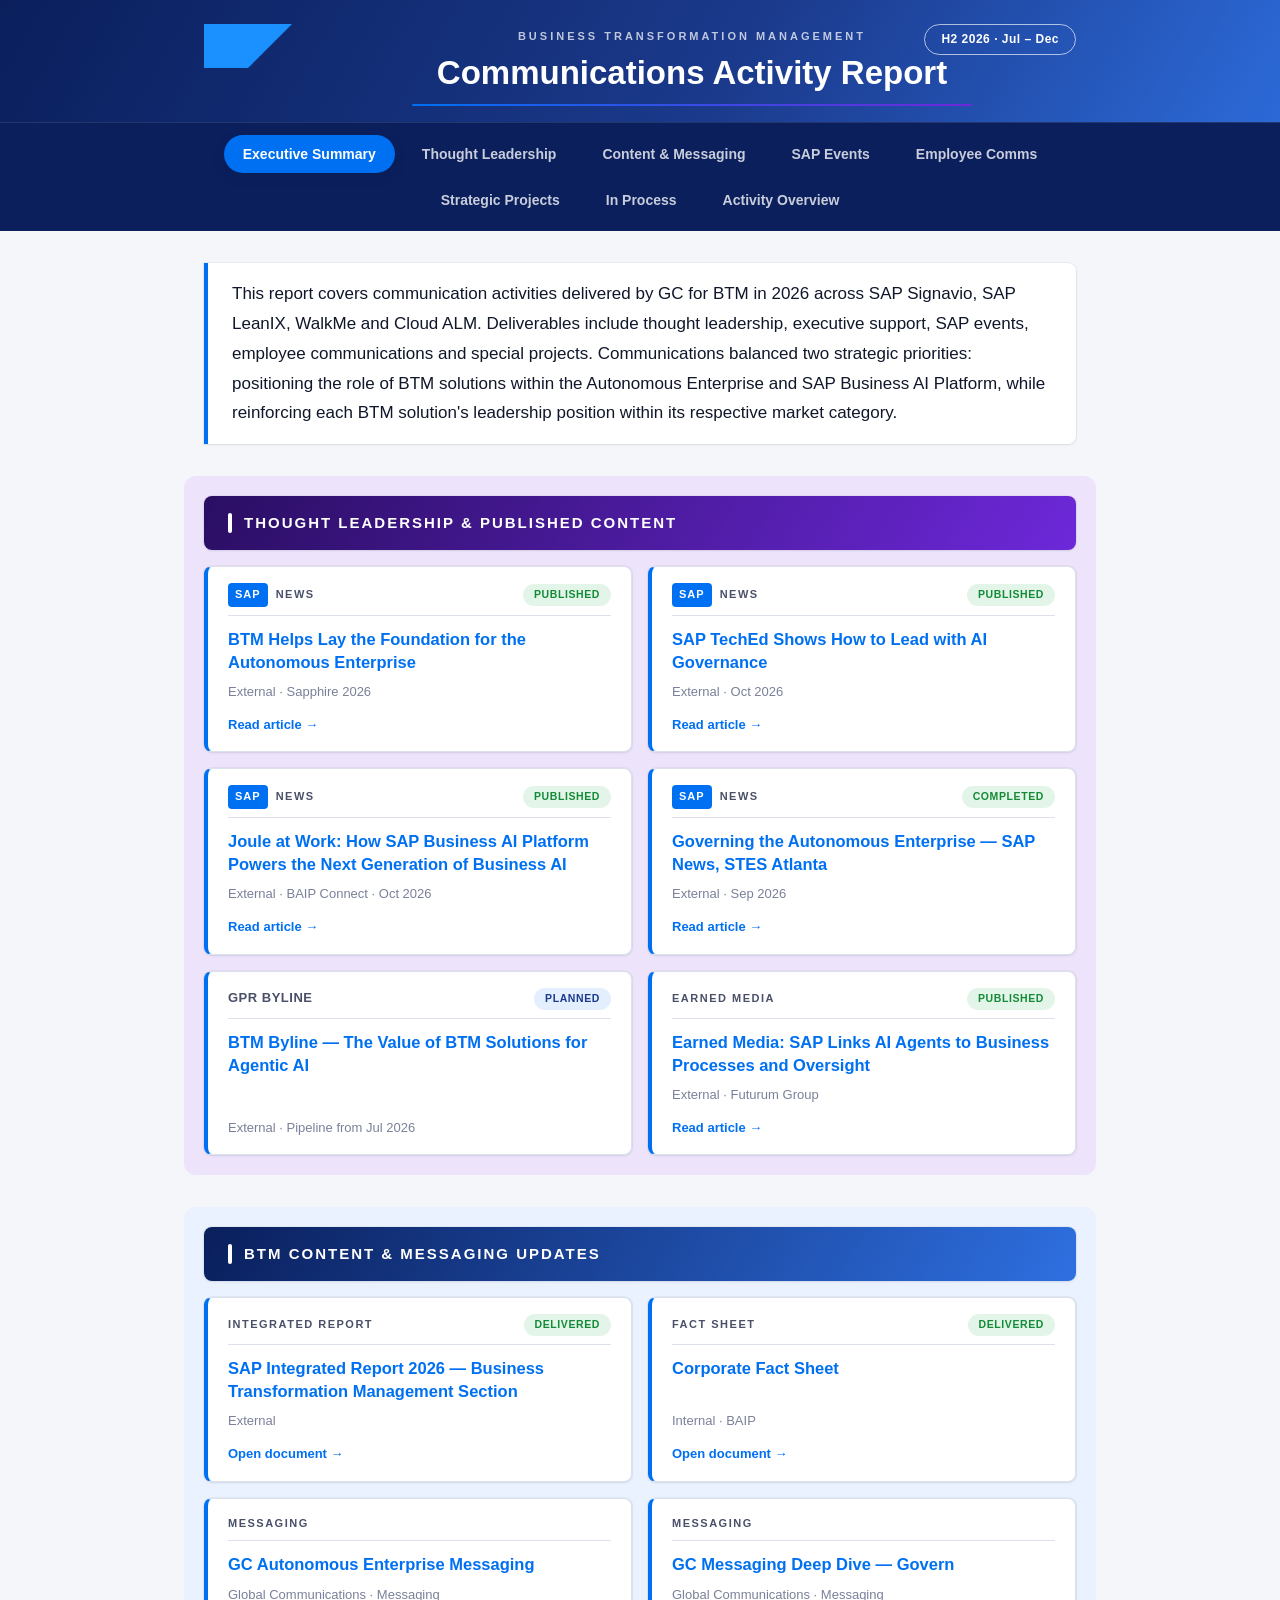
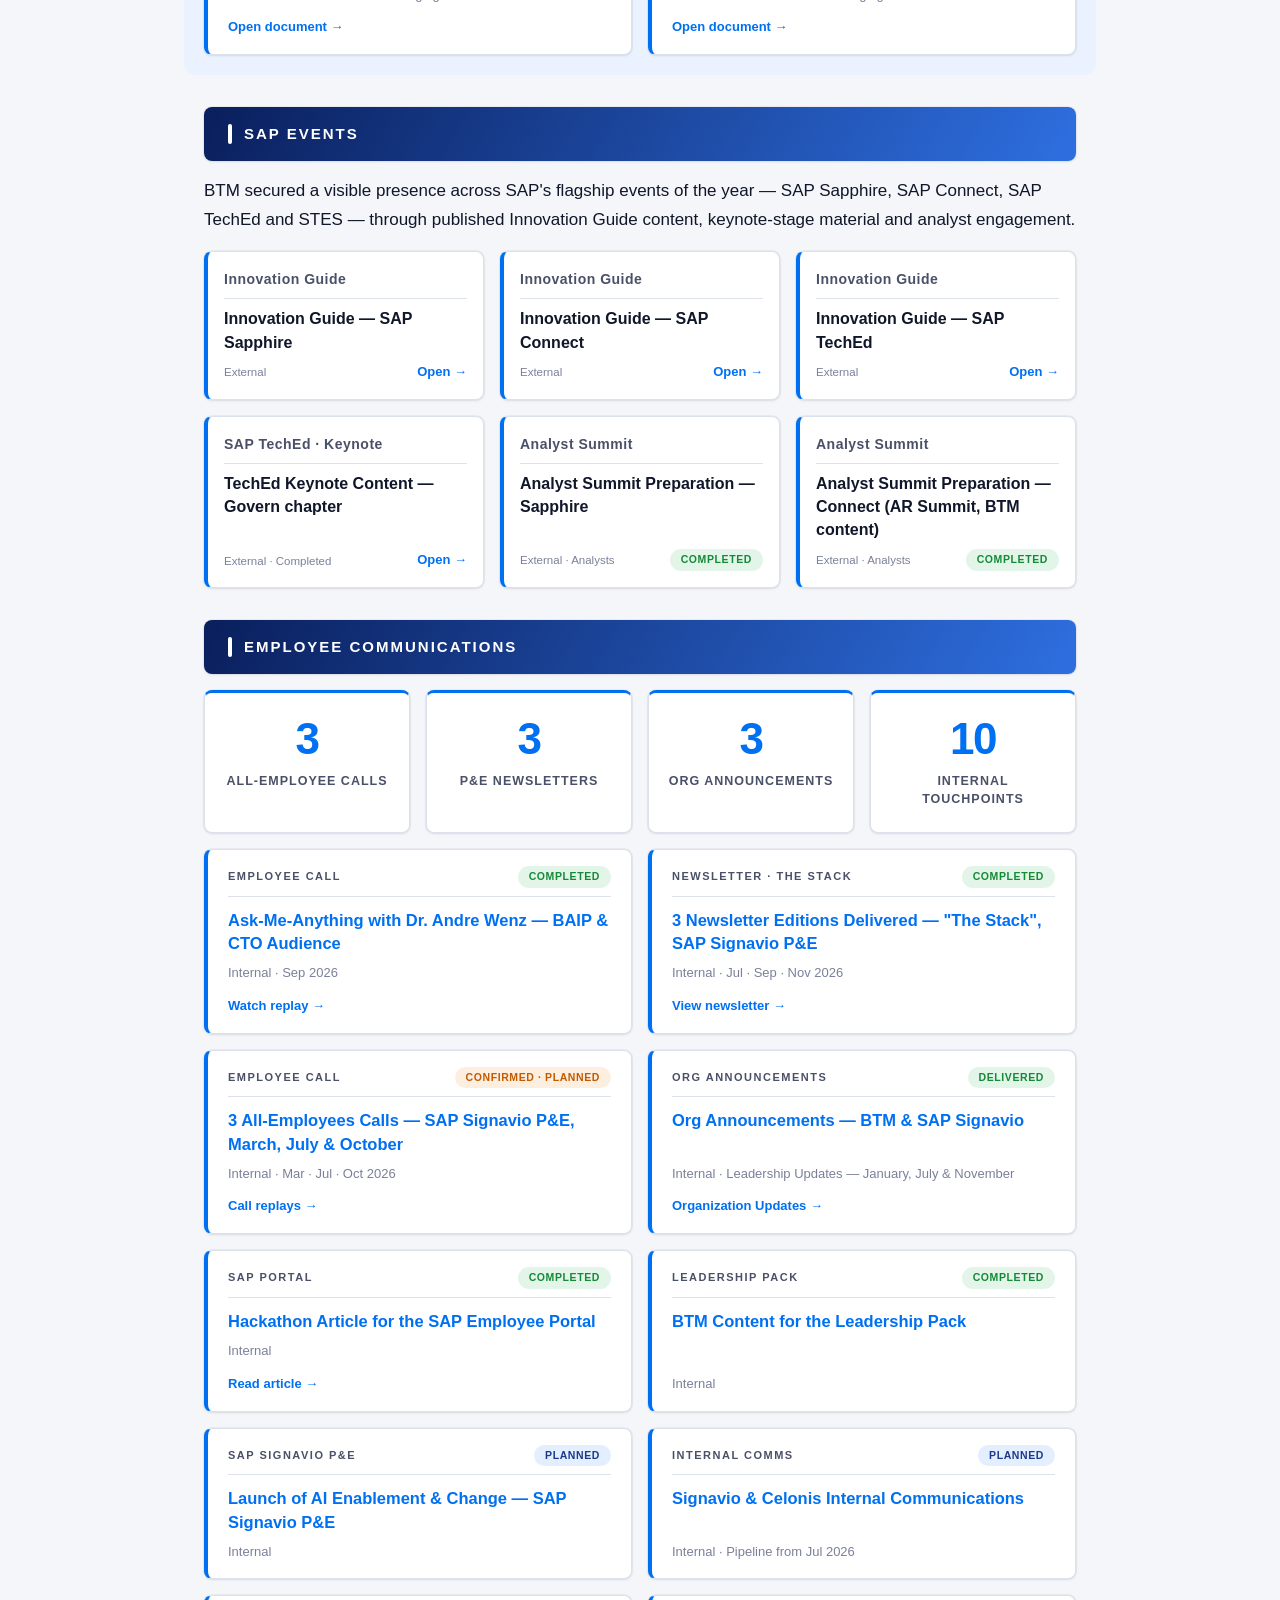
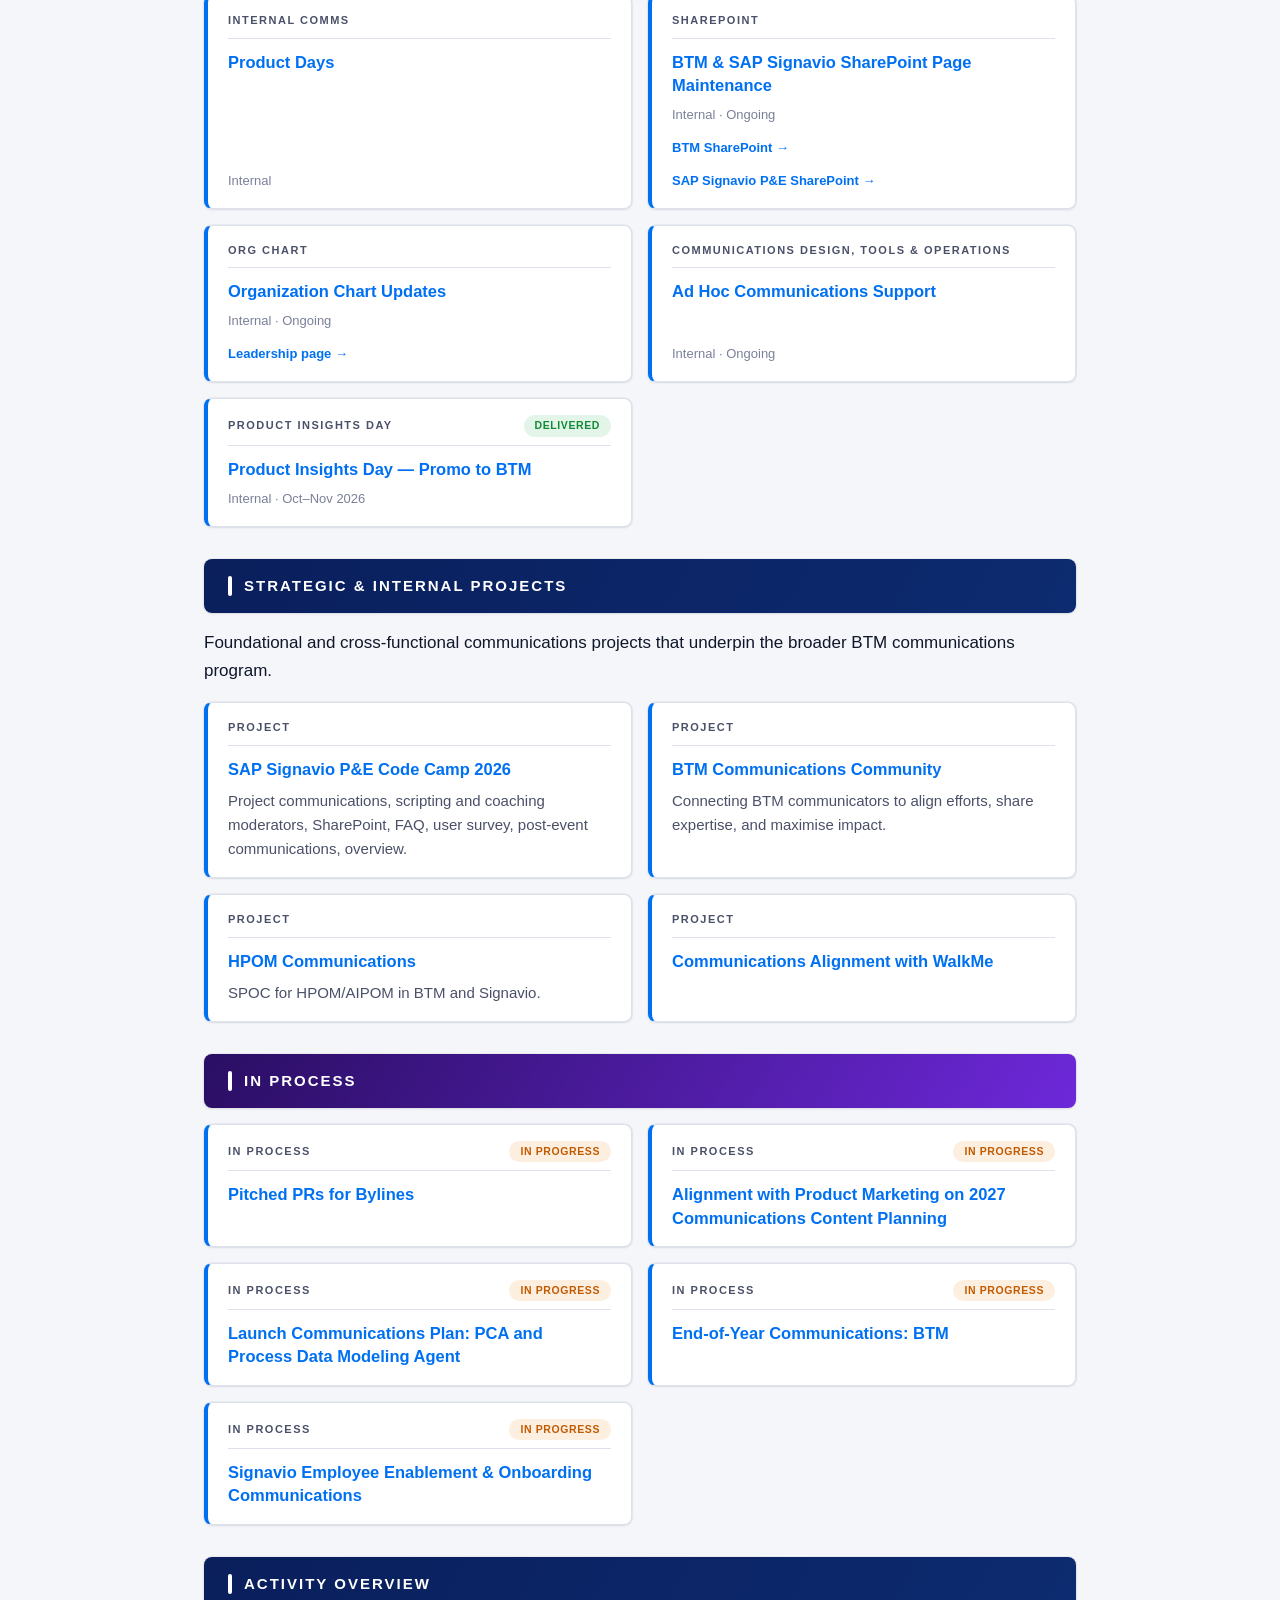
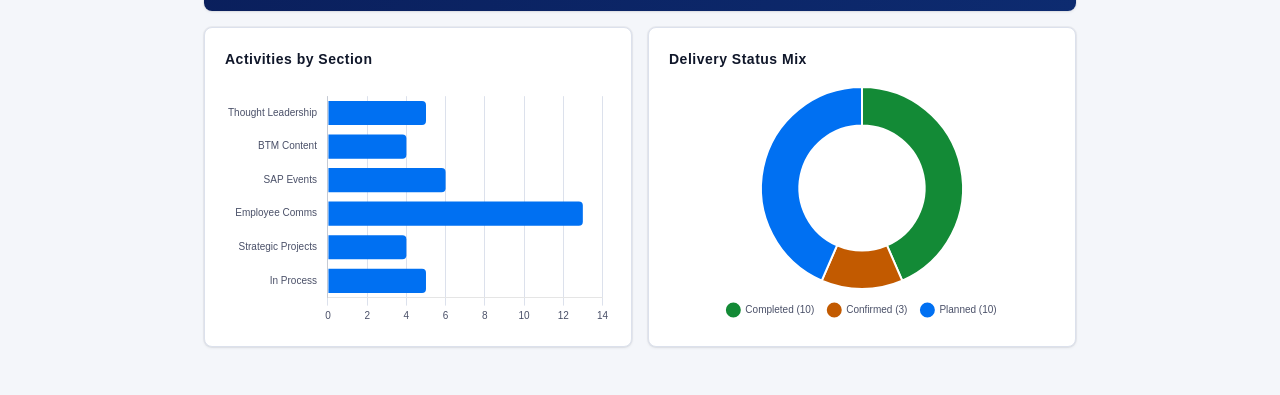
==== commit 65635326: "Code Camp text: executive summary -> overview; set introduction to normal (non-italic) text" ====
--- a/h2-2026/index.html
+++ b/h2-2026/index.html
@@ -46,7 +46,7 @@
     <!-- ═══════════════ EXECUTIVE SUMMARY (INTRO) ═══════════════ -->
     <section class="intro" id="sec-summary">
       <p class="intro__text">
-        <em>This report covers communication activities delivered by GC for BTM in 2026 across SAP Signavio, SAP LeanIX, WalkMe and Cloud ALM. Deliverables include thought leadership, executive support, SAP events, employee communications and special projects. Communications balanced two strategic priorities: positioning the role of BTM solutions within the Autonomous Enterprise and SAP Business AI Platform, while reinforcing each BTM solution's leadership position within its respective market category.</em>
+        This report covers communication activities delivered by GC for BTM in 2026 across SAP Signavio, SAP LeanIX, WalkMe and Cloud ALM. Deliverables include thought leadership, executive support, SAP events, employee communications and special projects. Communications balanced two strategic priorities: positioning the role of BTM solutions within the Autonomous Enterprise and SAP Business AI Platform, while reinforcing each BTM solution's leadership position within its respective market category.
       </p>
     </section>
 
@@ -411,7 +411,7 @@
               <span class="src-wrap"><span class="src-text src-text--sm">Project</span></span>
             </div>
             <h4 class="acard__title">SAP Signavio P&amp;E Code Camp 2026</h4>
-            <p class="acard__body">Project communications, scripting and coaching moderators, SharePoint, FAQ, user survey, post-event communications, executive summary.</p>
+            <p class="acard__body">Project communications, scripting and coaching moderators, SharePoint, FAQ, user survey, post-event communications, overview.</p>
           </article>
 
           <article class="acard acard--accent">
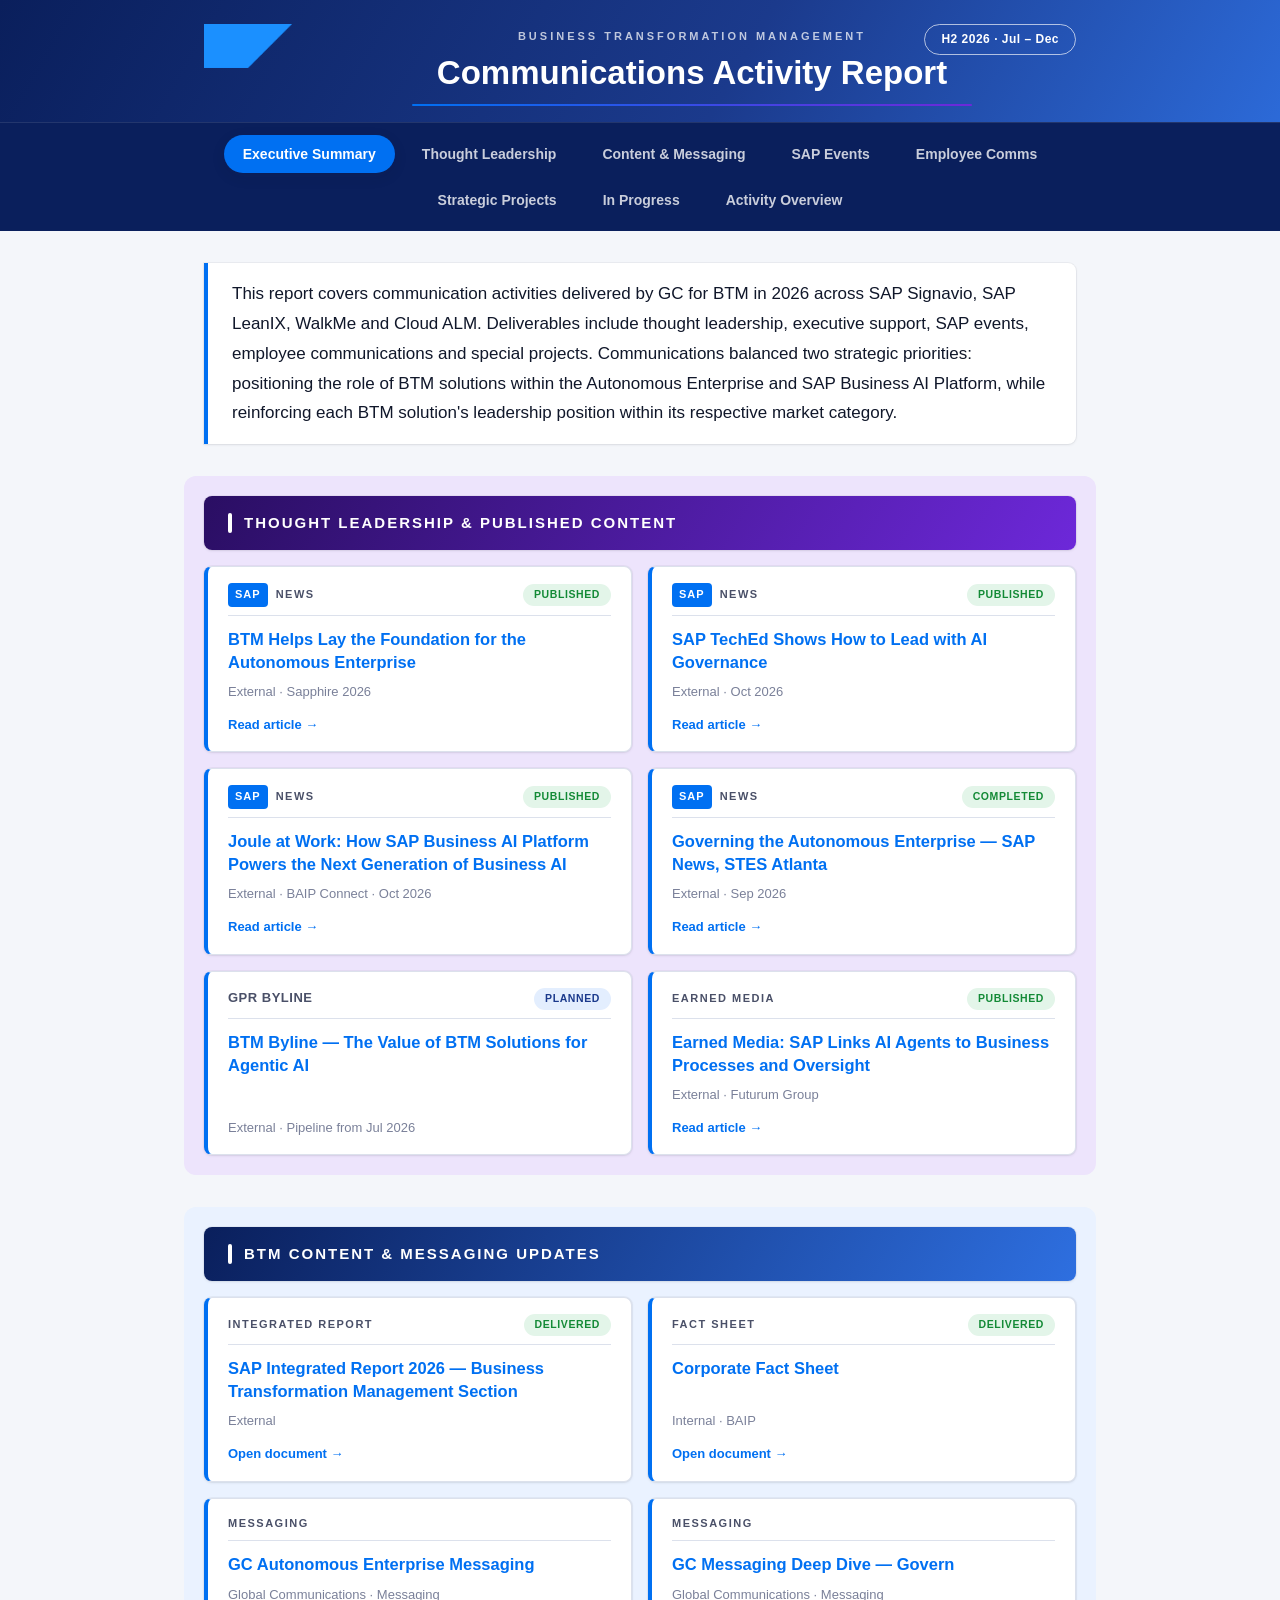
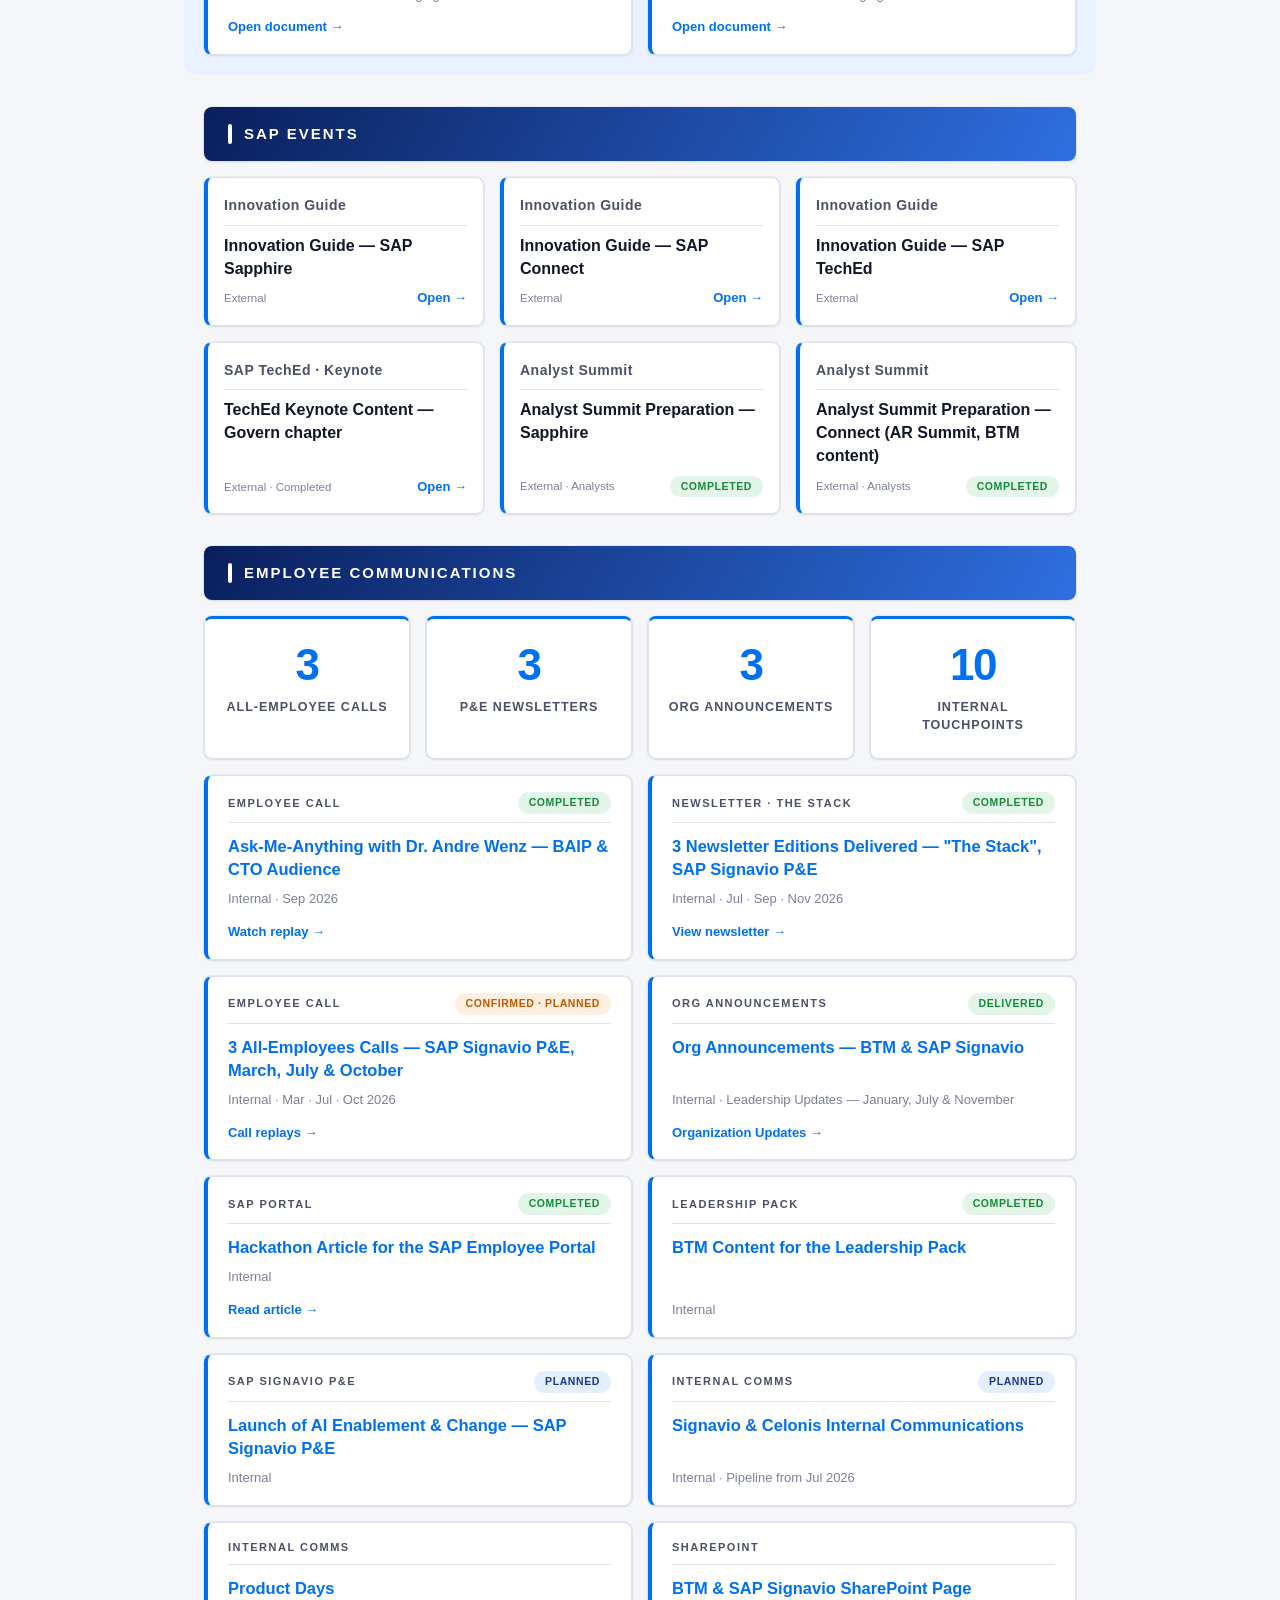
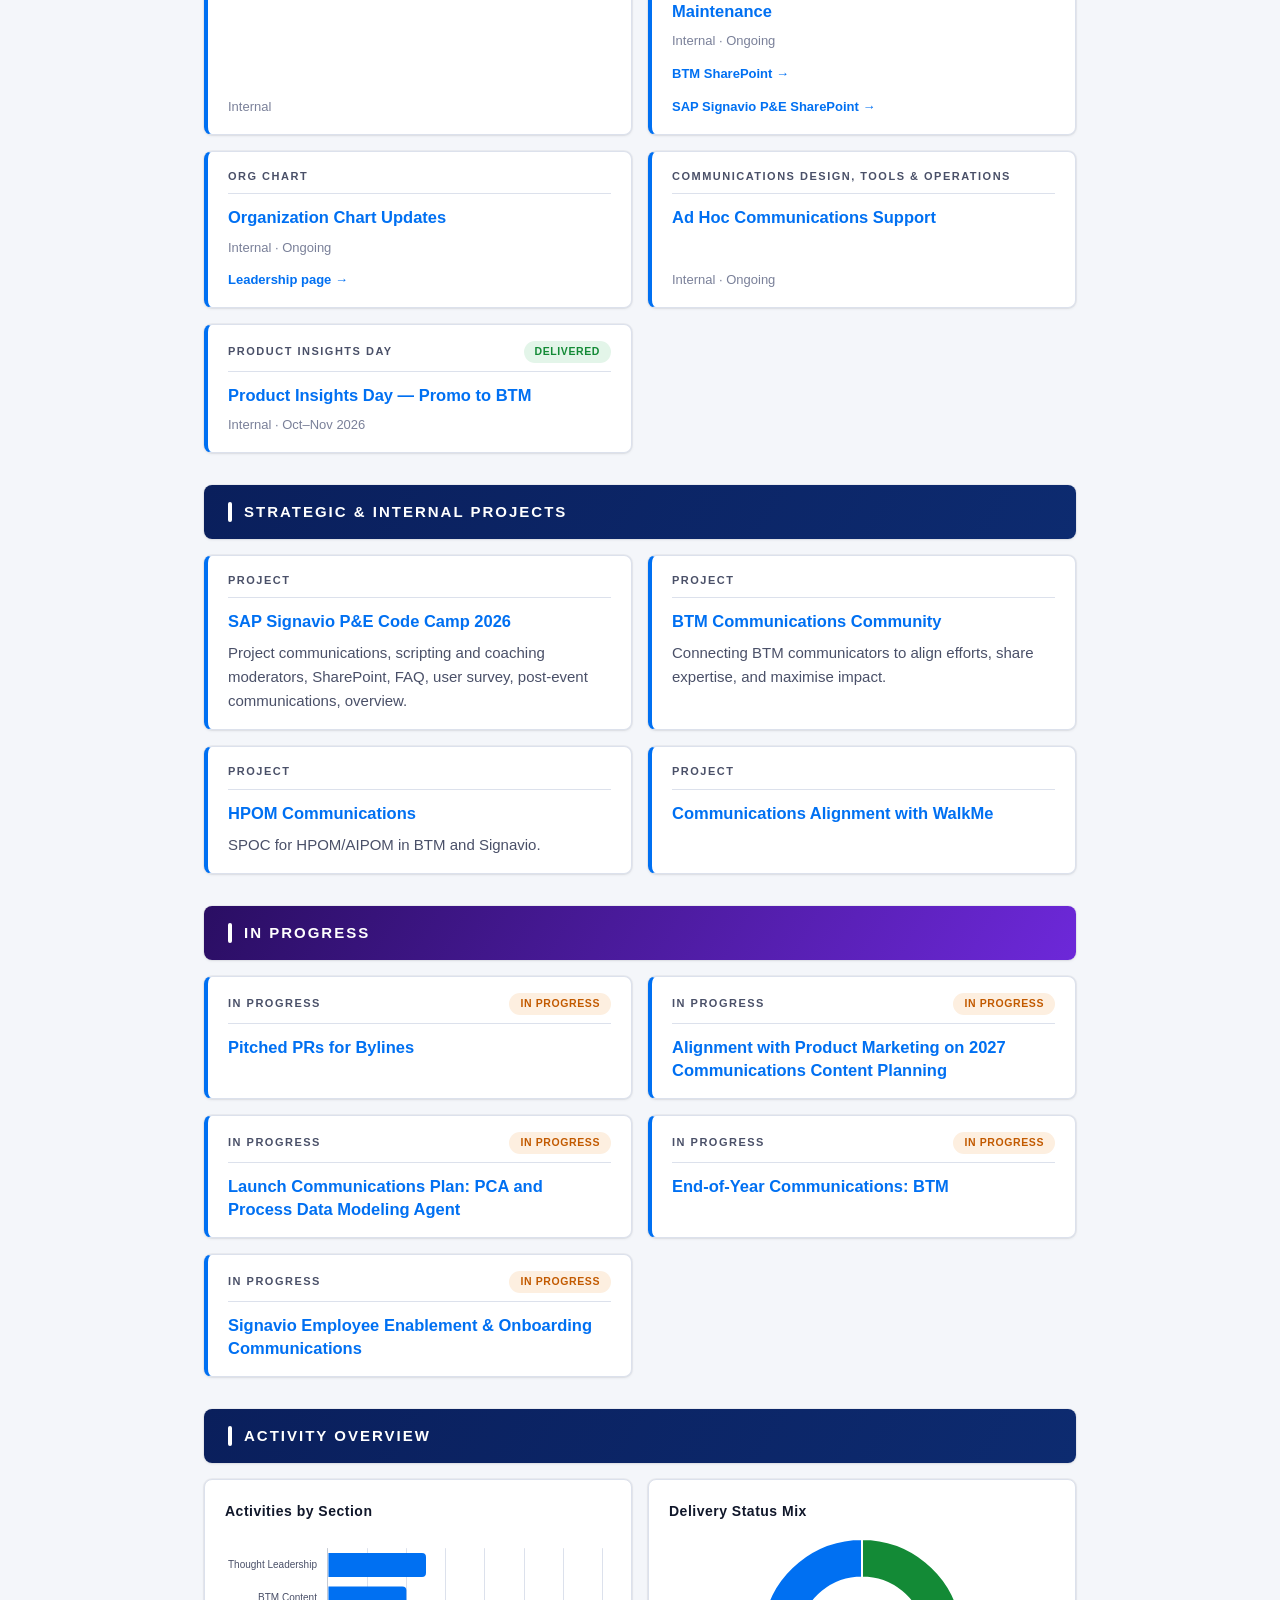
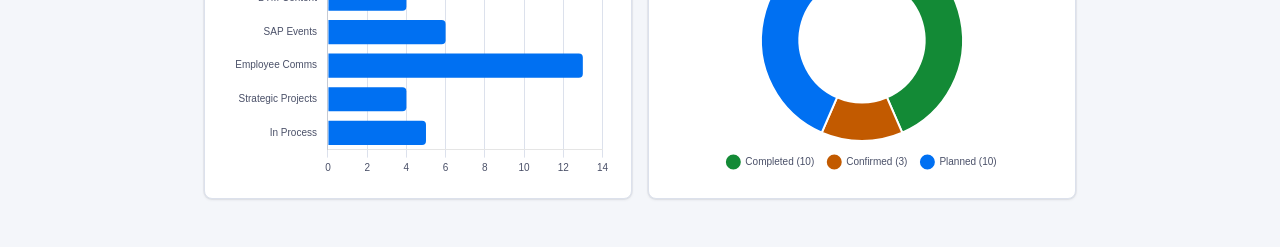
==== commit 06f09769: "Remove SAP Events & Strategic intro paragraphs; rename In Process -> In Progress throughout" ====
--- a/h2-2026/index.html
+++ b/h2-2026/index.html
@@ -35,7 +35,7 @@
         <a class="pill" href="#sec-events">SAP Events</a>
         <a class="pill" href="#sec-employee">Employee Comms</a>
         <a class="pill" href="#sec-strategic">Strategic Projects</a>
-        <a class="pill" href="#sec-inprocess">In Process</a>
+        <a class="pill" href="#sec-inprocess">In Progress</a>
         <a class="pill" href="#sec-overview">Activity Overview</a>
       </div>
     </nav>
@@ -185,7 +185,6 @@
       </div>
 
       <div class="block__body">
-        <p class="lead">BTM secured a visible presence across SAP's flagship events of the year — SAP Sapphire, SAP Connect, SAP TechEd and STES — through published Innovation Guide content, keynote-stage material and analyst engagement.</p>
         <div class="grid grid--3">
           <article class="mcard">
             <div class="mcard__src">Innovation Guide</div>
@@ -404,7 +403,6 @@
       </div>
 
       <div class="block__body">
-        <p class="lead">Foundational and cross-functional communications projects that underpin the broader BTM communications program.</p>
         <div class="grid grid--2">
           <article class="acard acard--accent">
             <div class="acard__source">
@@ -446,14 +444,14 @@
     <section class="block" id="sec-inprocess">
       <div class="shead shead--purple">
         <span class="shead__tick"></span>
-        <h2 class="shead__title">In Process</h2>
-      </div>
-
-      <div class="block__body">
-        <div class="grid grid--2">
-          <article class="acard acard--accent">
-            <div class="acard__source">
-              <span class="src-wrap"><span class="src-text src-text--sm">In Process</span></span>
+        <h2 class="shead__title">In Progress</h2>
+      </div>
+
+      <div class="block__body">
+        <div class="grid grid--2">
+          <article class="acard acard--accent">
+            <div class="acard__source">
+              <span class="src-wrap"><span class="src-text src-text--sm">In Progress</span></span>
               <span class="status status--confirmed">In Progress</span>
             </div>
             <h4 class="acard__title">Pitched PRs for Bylines</h4>
@@ -461,7 +459,7 @@
 
           <article class="acard acard--accent">
             <div class="acard__source">
-              <span class="src-wrap"><span class="src-text src-text--sm">In Process</span></span>
+              <span class="src-wrap"><span class="src-text src-text--sm">In Progress</span></span>
               <span class="status status--confirmed">In Progress</span>
             </div>
             <h4 class="acard__title">Alignment with Product Marketing on 2027 Communications Content Planning</h4>
@@ -471,7 +469,7 @@
         <div class="grid grid--2">
           <article class="acard acard--accent">
             <div class="acard__source">
-              <span class="src-wrap"><span class="src-text src-text--sm">In Process</span></span>
+              <span class="src-wrap"><span class="src-text src-text--sm">In Progress</span></span>
               <span class="status status--confirmed">In Progress</span>
             </div>
             <h4 class="acard__title">Launch Communications Plan: PCA and Process Data Modeling Agent</h4>
@@ -479,7 +477,7 @@
 
           <article class="acard acard--accent">
             <div class="acard__source">
-              <span class="src-wrap"><span class="src-text src-text--sm">In Process</span></span>
+              <span class="src-wrap"><span class="src-text src-text--sm">In Progress</span></span>
               <span class="status status--confirmed">In Progress</span>
             </div>
             <h4 class="acard__title">End-of-Year Communications: BTM</h4>
@@ -489,7 +487,7 @@
         <div class="grid grid--2">
           <article class="acard acard--accent">
             <div class="acard__source">
-              <span class="src-wrap"><span class="src-text src-text--sm">In Process</span></span>
+              <span class="src-wrap"><span class="src-text src-text--sm">In Progress</span></span>
               <span class="status status--confirmed">In Progress</span>
             </div>
             <h4 class="acard__title">Signavio Employee Enablement &amp; Onboarding Communications</h4>
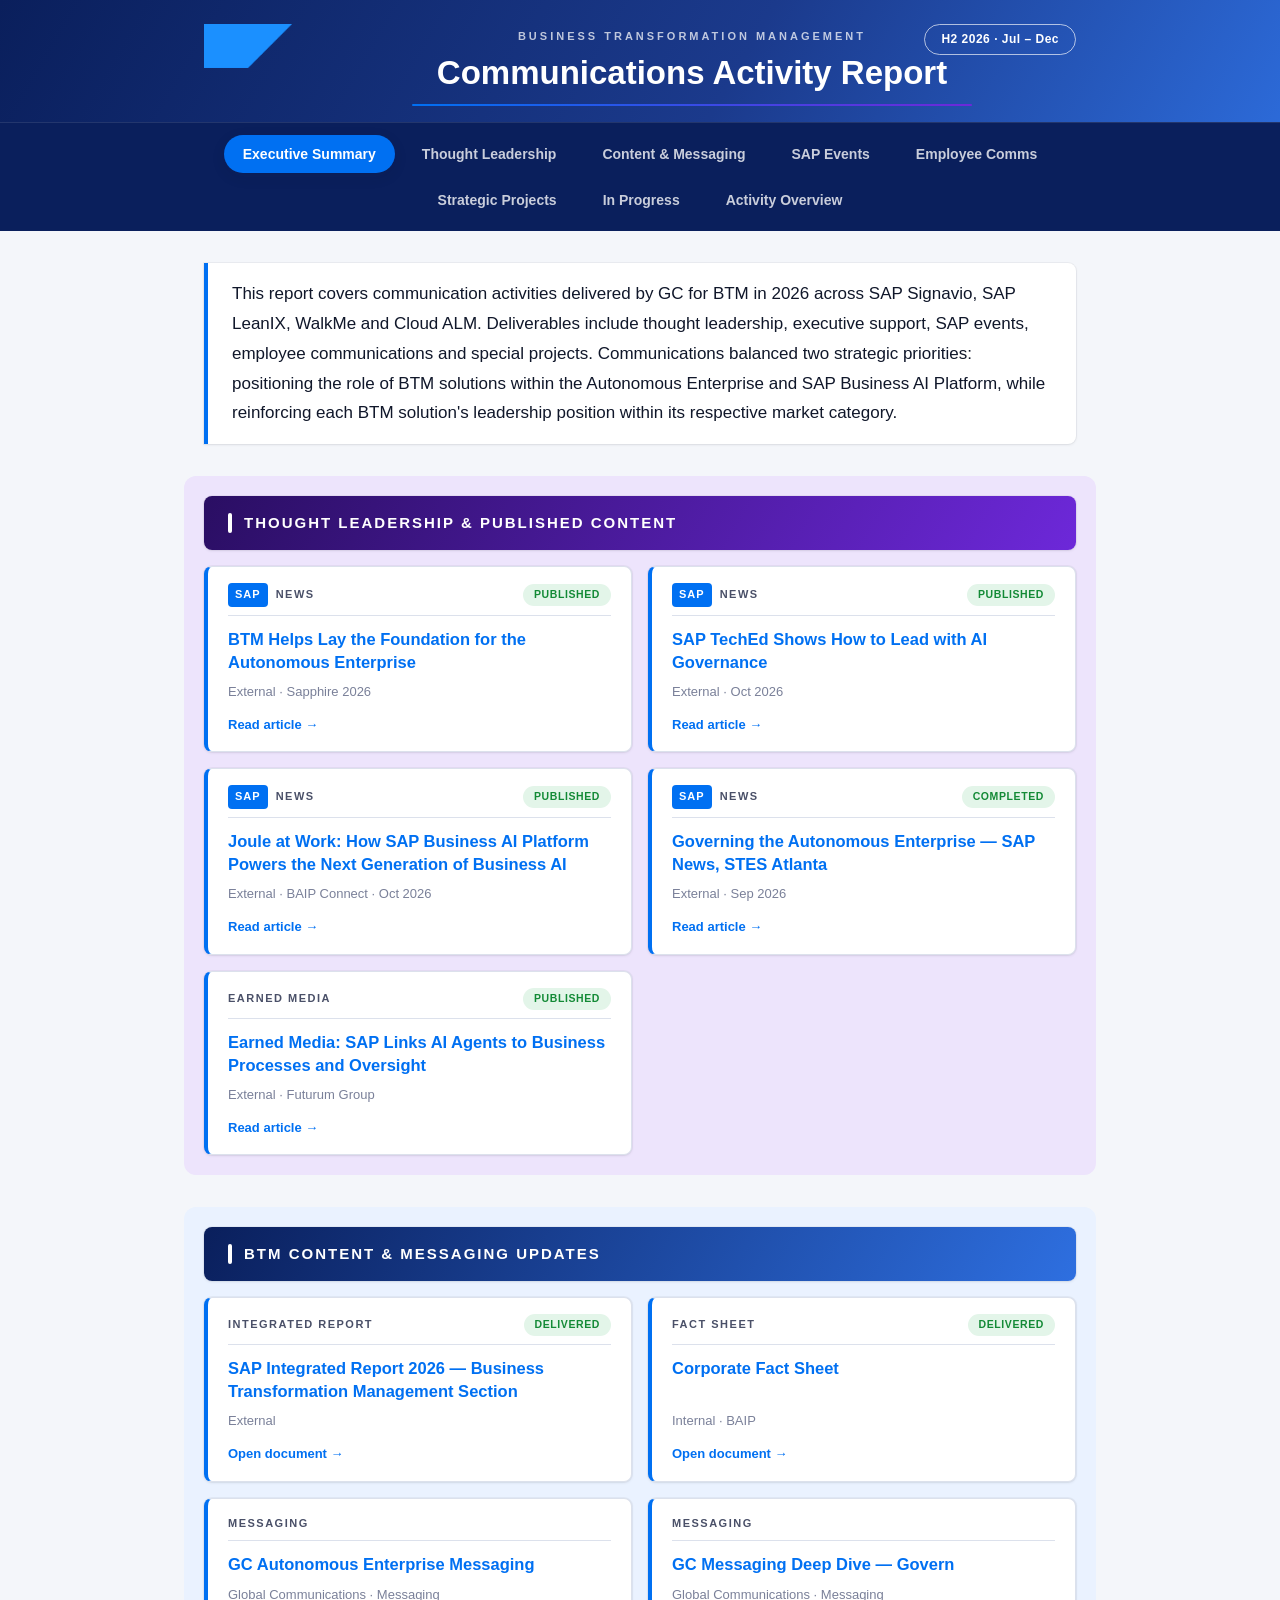
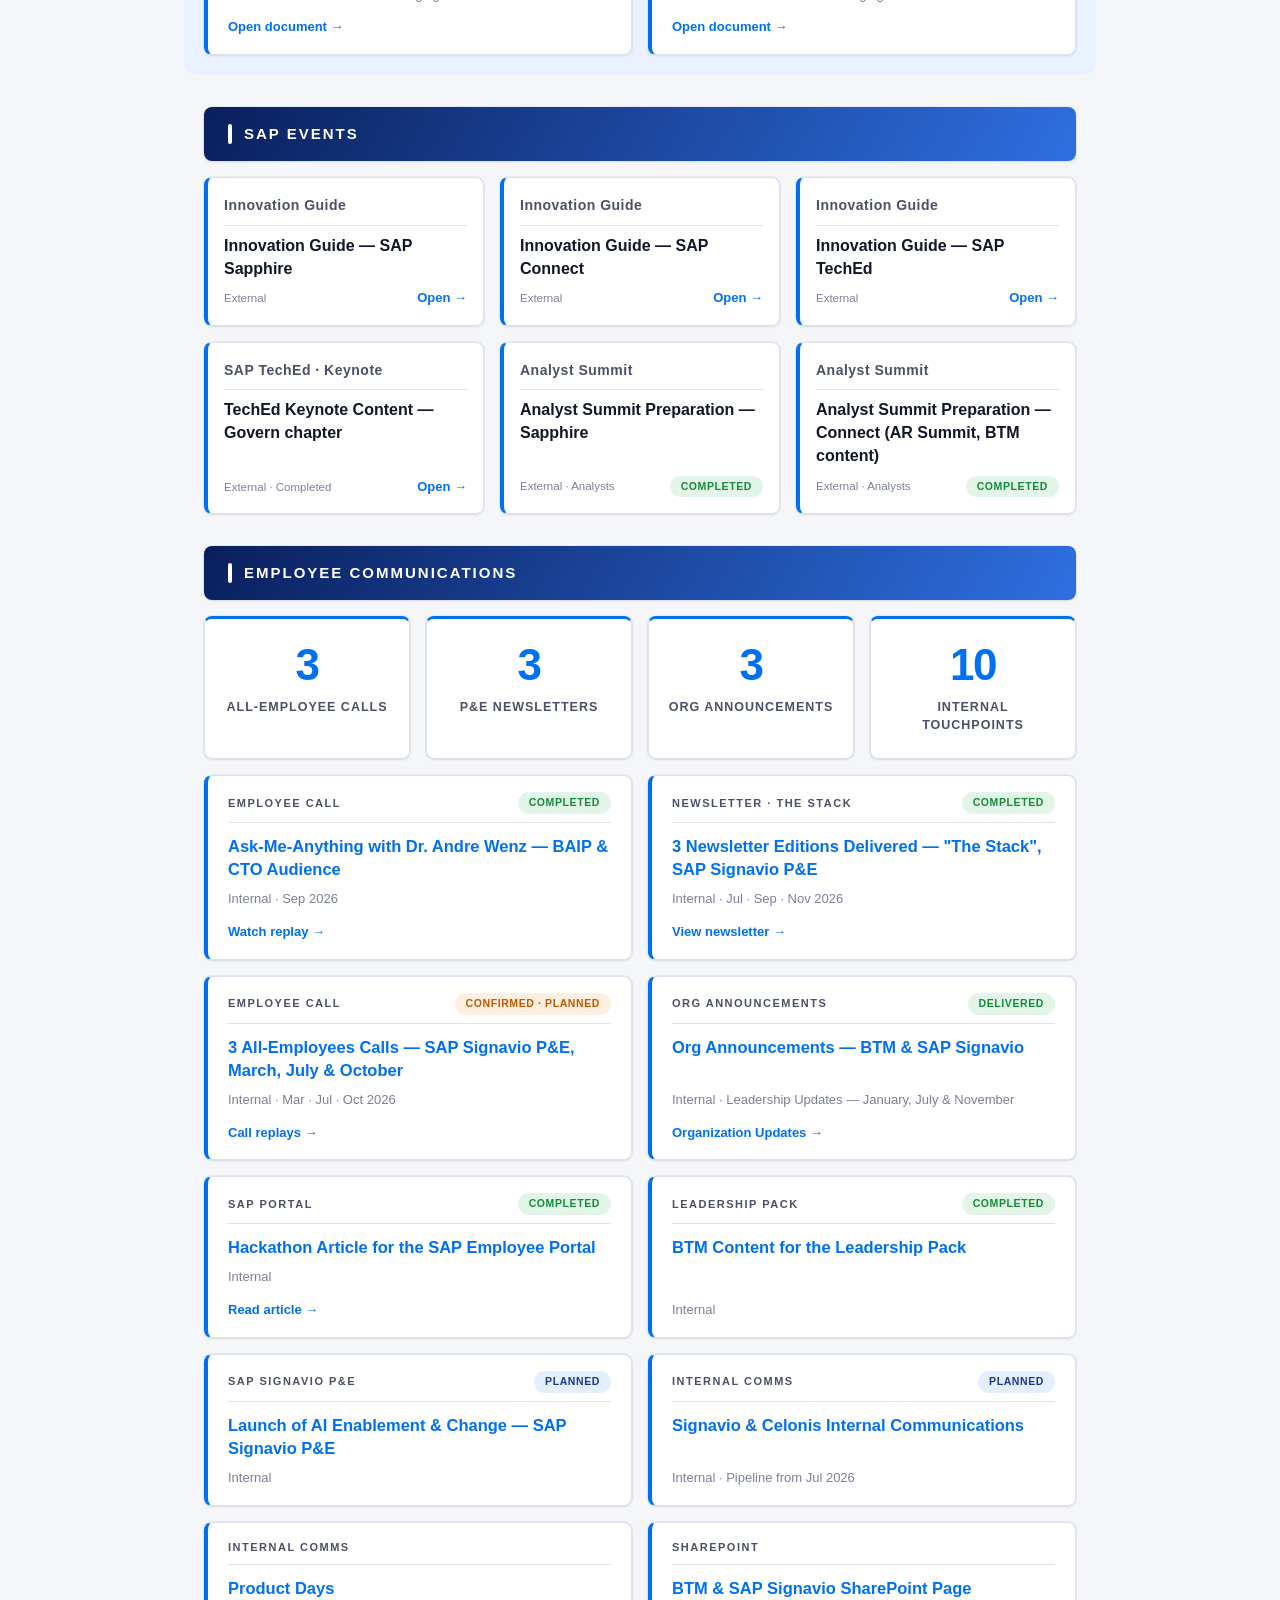
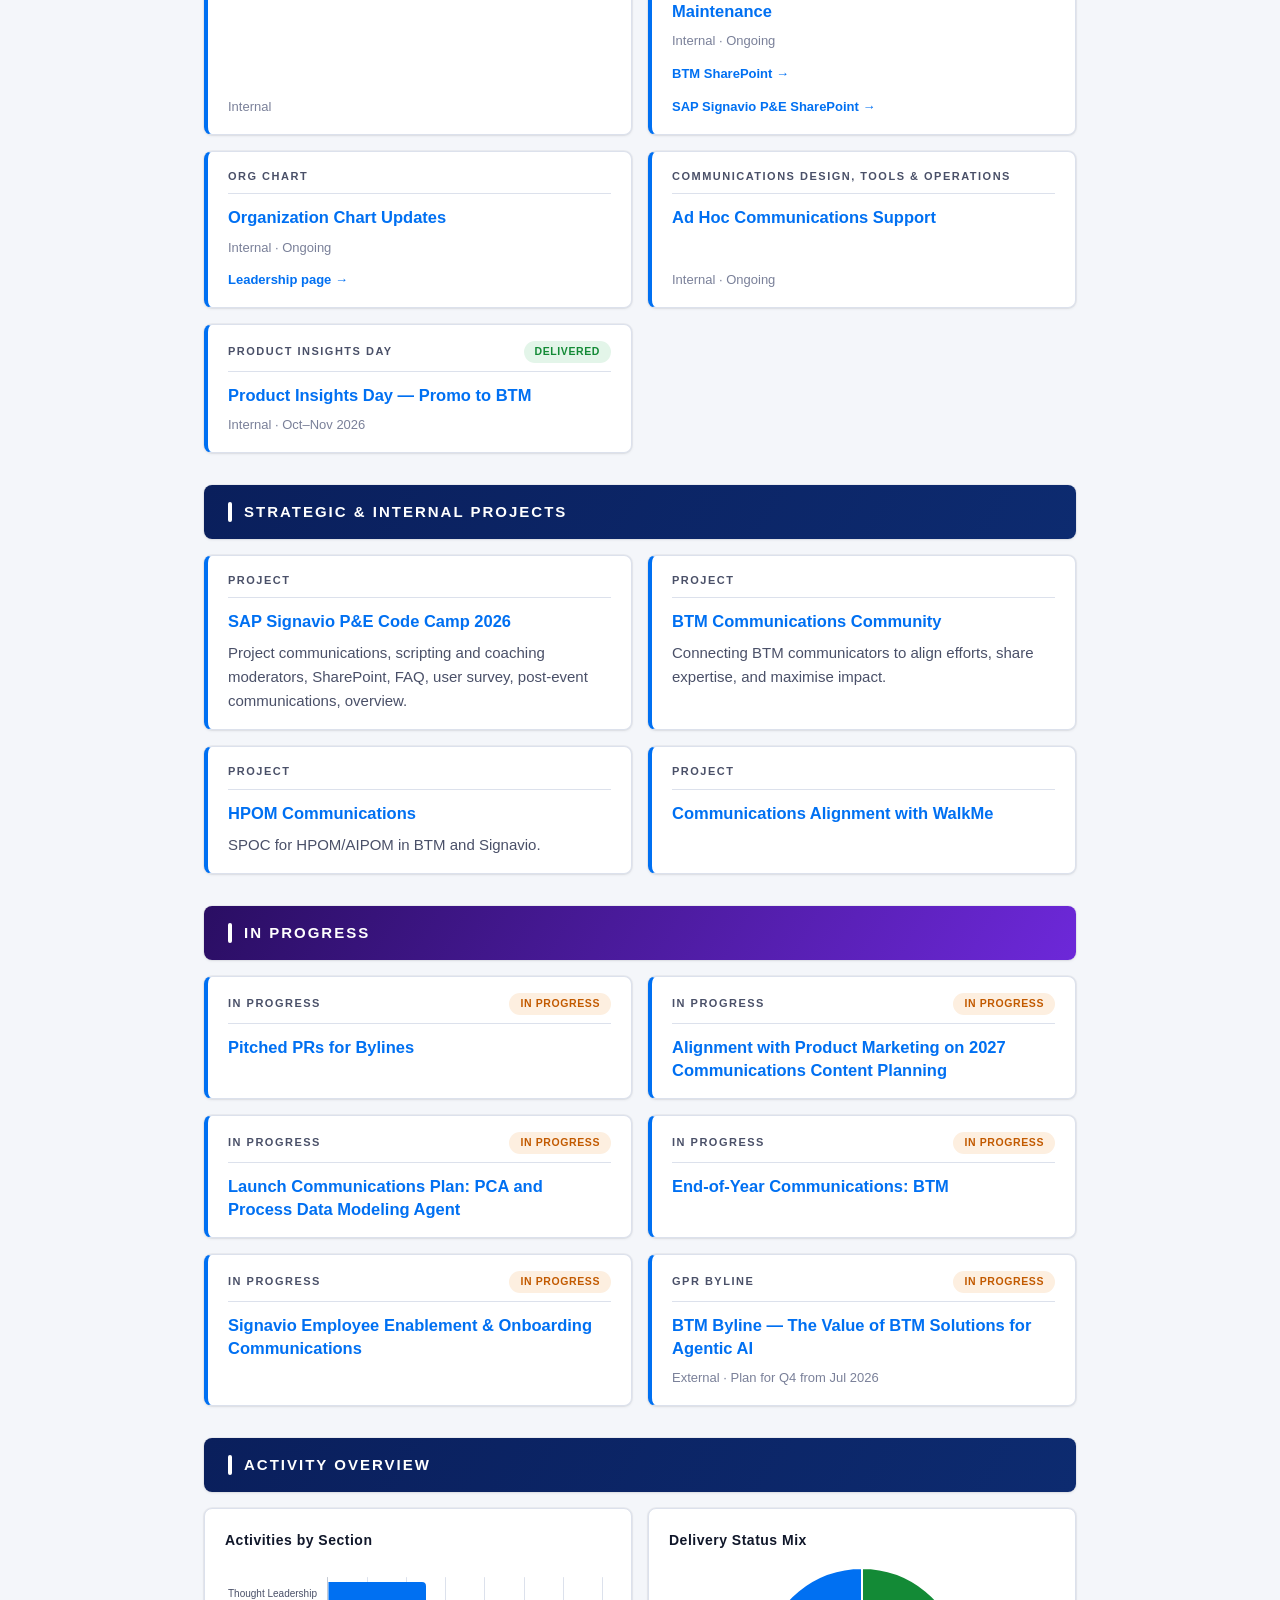
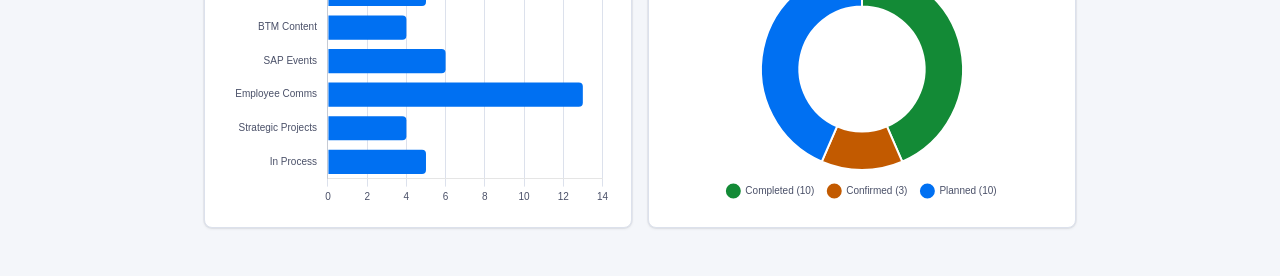
==== commit 25f2592f: "Move BTM Byline card from Thought Leadership to In Progress; change meta Pipeline -> Plan for Q4" ====
--- a/h2-2026/index.html
+++ b/h2-2026/index.html
@@ -103,15 +103,6 @@
         </div>
 
         <div class="grid grid--2">
-          <article class="acard acard--accent">
-            <div class="acard__source">
-              <span class="src-wrap"><span class="src-text">GPR Byline</span></span>
-              <span class="status status--planned">Planned</span>
-            </div>
-            <h4 class="acard__title">BTM Byline — The Value of BTM Solutions for Agentic AI</h4>
-            <p class="acard__meta">External · Pipeline from Jul 2026</p>
-          </article>
-
           <article class="acard acard--accent">
             <div class="acard__source">
               <span class="src-wrap"><span class="src-text src-text--sm">Earned Media</span></span>
@@ -492,6 +483,15 @@
             </div>
             <h4 class="acard__title">Signavio Employee Enablement &amp; Onboarding Communications</h4>
           </article>
+
+          <article class="acard acard--accent">
+            <div class="acard__source">
+              <span class="src-wrap"><span class="src-text src-text--sm">GPR Byline</span></span>
+              <span class="status status--confirmed">In Progress</span>
+            </div>
+            <h4 class="acard__title">BTM Byline — The Value of BTM Solutions for Agentic AI</h4>
+            <p class="acard__meta">External · Plan for Q4 from Jul 2026</p>
+          </article>
         </div>
       </div>
     </section>
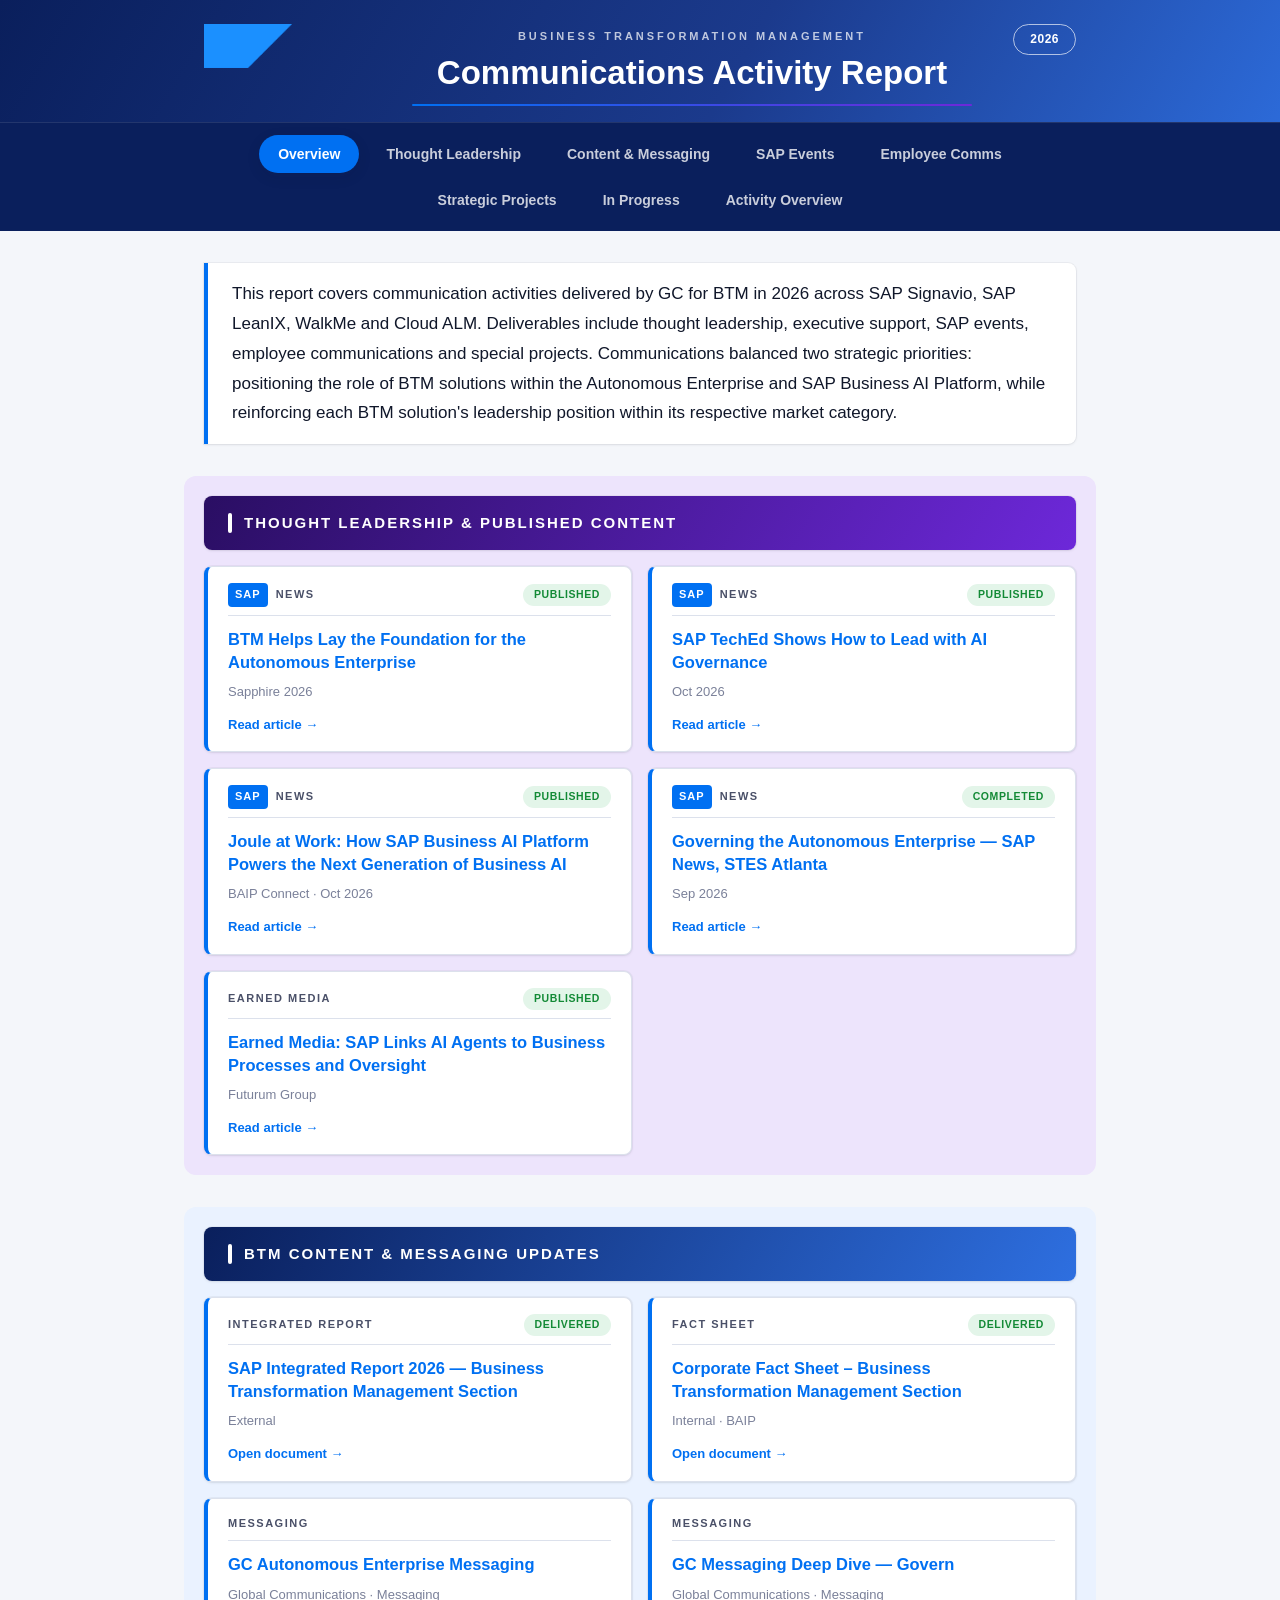
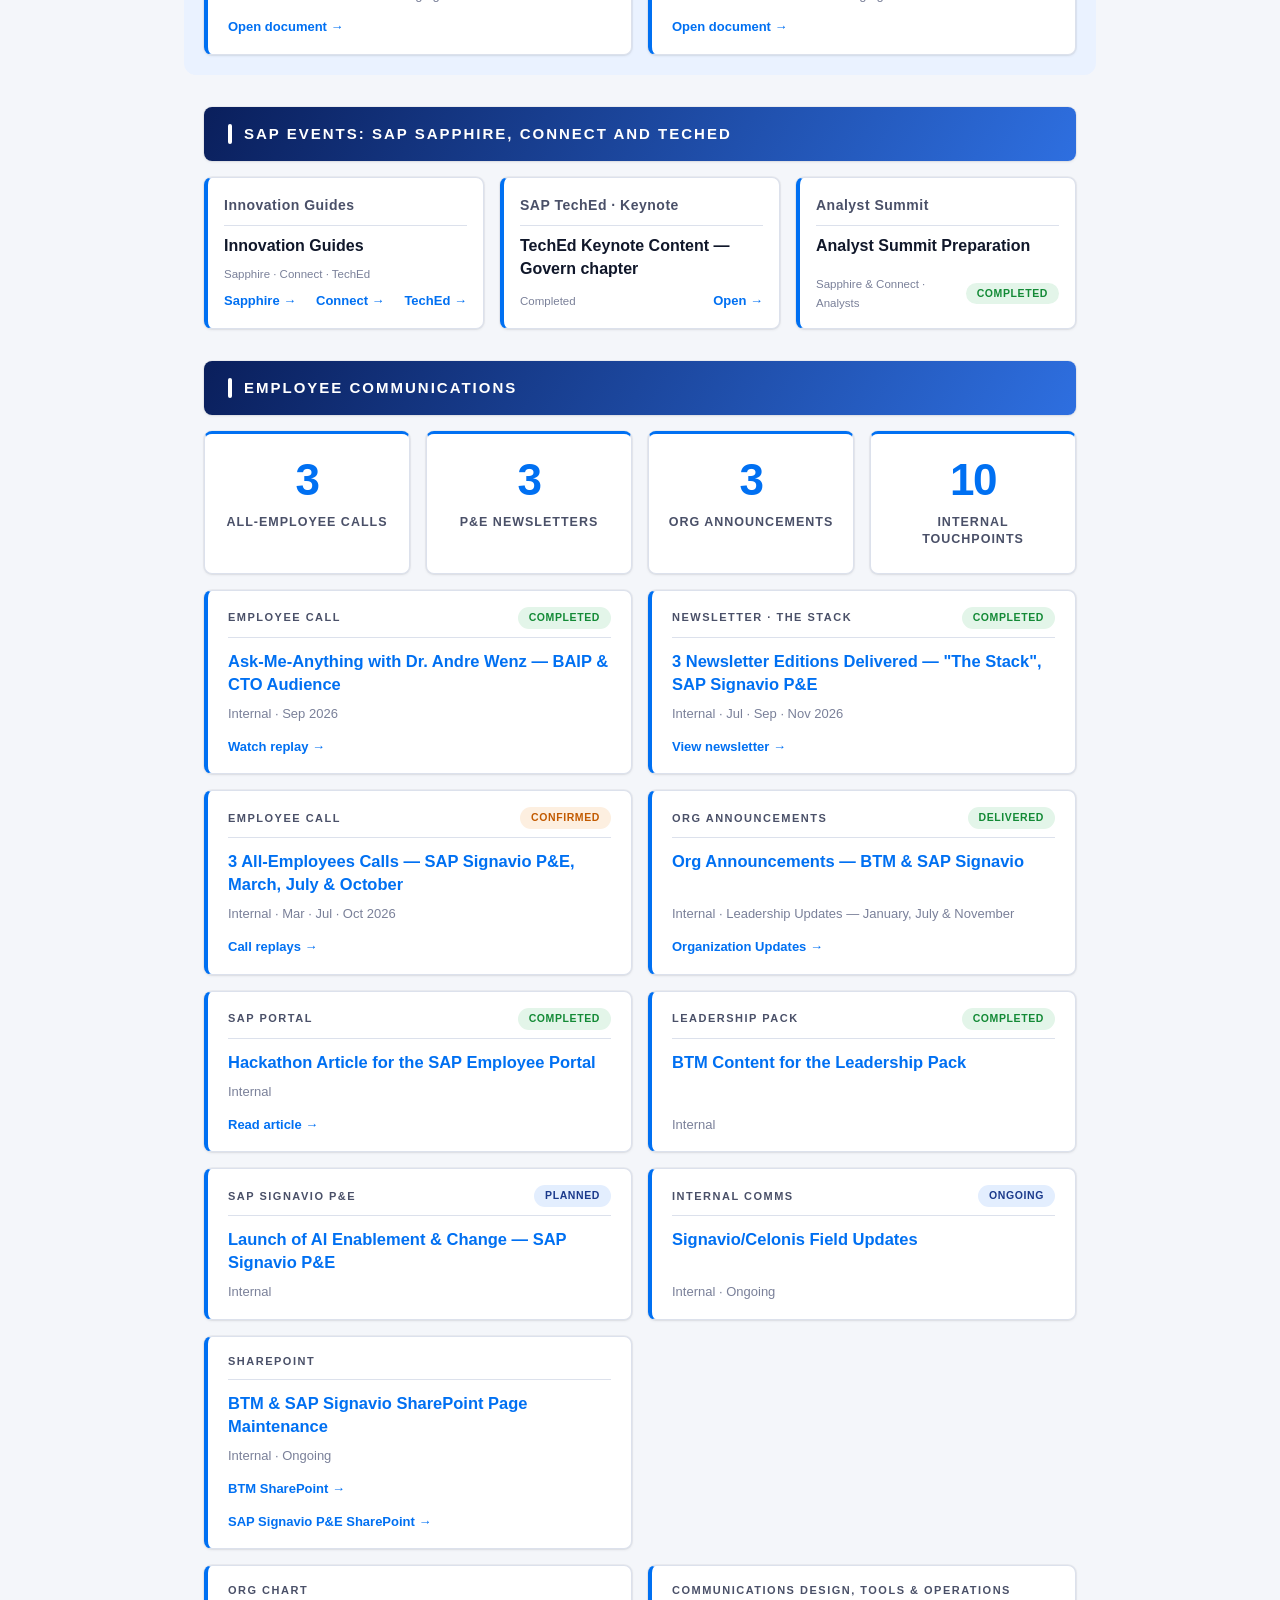
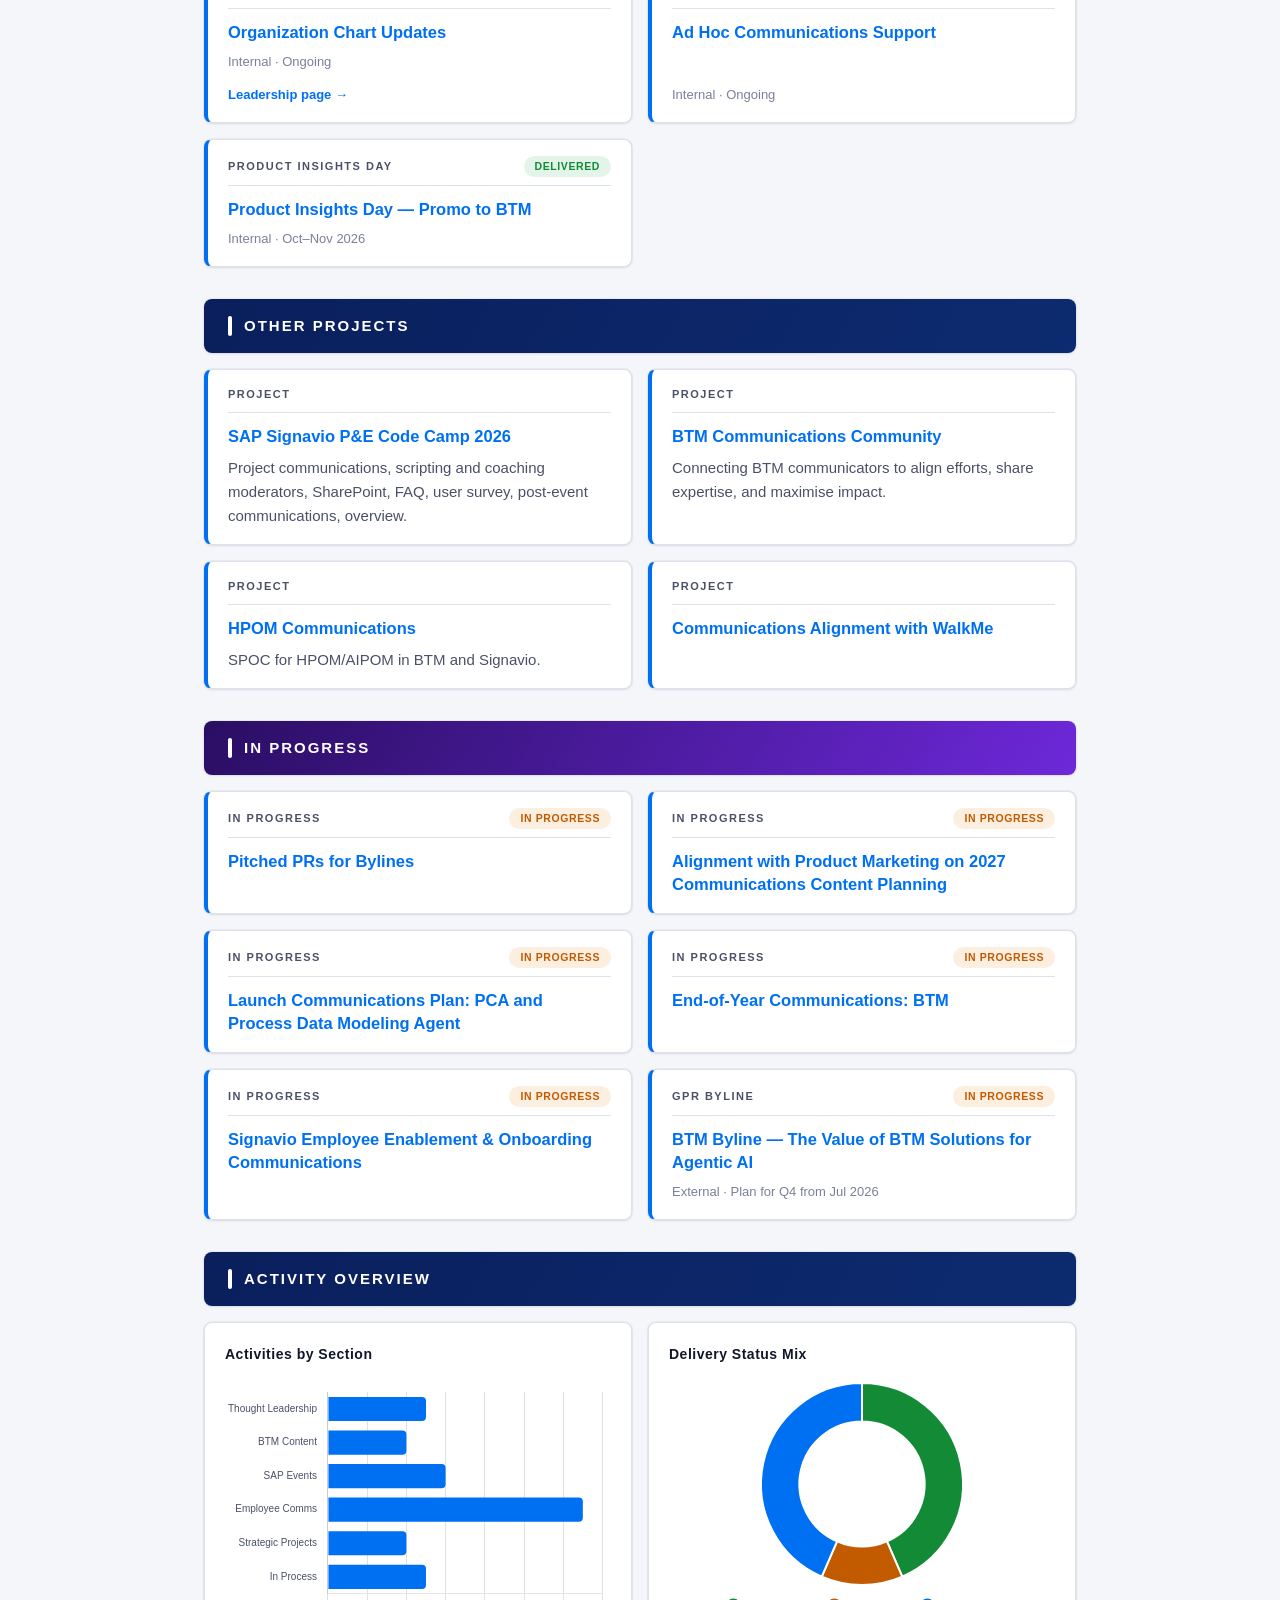
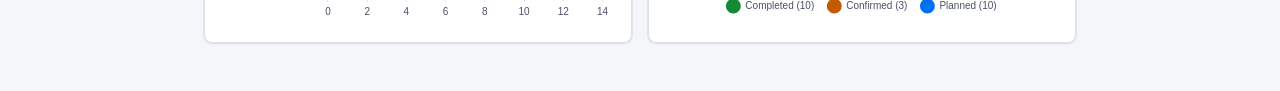
==== commit 846f81a2: "Nav Overview; drop External labels in TL; rename Fact Sheet & SAP Events header; consolidate Innovat" ====
--- a/h2-2026/index.html
+++ b/h2-2026/index.html
@@ -23,13 +23,13 @@
         <span class="masthead__rule"></span>
       </div>
 
-      <span class="masthead__badge">H2 2026 · Jul – Dec</span>
+      <span class="masthead__badge">2026</span>
     </div>
 
     <!-- ═══════════════ NAV ═══════════════ -->
     <nav class="navbar" aria-label="Report sections">
       <div class="navbar__inner">
-        <a class="pill pill--active" href="#sec-summary">Executive Summary</a>
+        <a class="pill pill--active" href="#sec-summary">Overview</a>
         <a class="pill" href="#sec-thought">Thought Leadership</a>
         <a class="pill" href="#sec-messaging">Content &amp; Messaging</a>
         <a class="pill" href="#sec-events">SAP Events</a>
@@ -65,7 +65,7 @@
               <span class="status status--completed">Published</span>
             </div>
             <h4 class="acard__title">BTM Helps Lay the Foundation for the Autonomous Enterprise</h4>
-            <p class="acard__meta">External · Sapphire 2026</p>
+            <p class="acard__meta">Sapphire 2026</p>
             <a class="more" href="https://news.sap.com/2026/05/business-transformation-management-foundation-autonomous-enterprise/" target="_blank" rel="noopener">Read article →</a>
           </article>
 
@@ -75,7 +75,7 @@
               <span class="status status--completed">Published</span>
             </div>
             <h4 class="acard__title">SAP TechEd Shows How to Lead with AI Governance</h4>
-            <p class="acard__meta">External · Oct 2026</p>
+            <p class="acard__meta">Oct 2026</p>
             <a class="more" href="https://news.sap.com/2026/10/sap-teched-shows-how-to-lead-with-ai-governance/" target="_blank" rel="noopener">Read article →</a>
           </article>
         </div>
@@ -87,7 +87,7 @@
               <span class="status status--completed">Published</span>
             </div>
             <h4 class="acard__title">Joule at Work: How SAP Business AI Platform Powers the Next Generation of Business AI</h4>
-            <p class="acard__meta">External · BAIP Connect · Oct 2026</p>
+            <p class="acard__meta">BAIP Connect · Oct 2026</p>
             <a class="more" href="https://news.sap.com/2026/10/joule-work-sap-business-ai-platform-power-next-generation-business-ai/" target="_blank" rel="noopener">Read article →</a>
           </article>
 
@@ -97,7 +97,7 @@
               <span class="status status--completed">Completed</span>
             </div>
             <h4 class="acard__title">Governing the Autonomous Enterprise — SAP News, STES Atlanta</h4>
-            <p class="acard__meta">External · Sep 2026</p>
+            <p class="acard__meta">Sep 2026</p>
             <a class="more" href="https://news.sap.com/2026/09/autonomous-enterprise-business-transformation-management-solutions-sap-ai-agents-work-at-scale/" target="_blank" rel="noopener">Read article →</a>
           </article>
         </div>
@@ -109,7 +109,7 @@
               <span class="status status--completed">Published</span>
             </div>
             <h4 class="acard__title">Earned Media: SAP Links AI Agents to Business Processes and Oversight</h4>
-            <p class="acard__meta">External · Futurum Group</p>
+            <p class="acard__meta">Futurum Group</p>
             <a class="more" href="https://futurumgroup.com/insights/sap-links-ai-agents-to-business-processes-and-oversight/" target="_blank" rel="noopener">Read article →</a>
           </article>
         </div>
@@ -140,7 +140,7 @@
               <span class="src-wrap"><span class="src-text src-text--sm">Fact Sheet</span></span>
               <span class="status status--completed">Delivered</span>
             </div>
-            <h4 class="acard__title">Corporate Fact Sheet</h4>
+            <h4 class="acard__title">Corporate Fact Sheet – Business Transformation Management Section</h4>
             <p class="acard__meta">Internal · BAIP</p>
             <a class="more" href="https://sap.sharepoint.com/sites/208445/Shared%20Documents/10_Investor%20Relations/2026_Q3_Earnings/Alignment%20for%20Corporate%20Factsheet.docx" target="_blank" rel="noopener">Open document →</a>
           </article>
@@ -172,51 +172,35 @@
     <section class="block" id="sec-events">
       <div class="shead shead--blue">
         <span class="shead__tick"></span>
-        <h2 class="shead__title">SAP Events</h2>
+        <h2 class="shead__title">SAP Events: SAP Sapphire, Connect and TechEd</h2>
       </div>
 
       <div class="block__body">
         <div class="grid grid--3">
           <article class="mcard">
-            <div class="mcard__src">Innovation Guide</div>
+            <div class="mcard__src">Innovation Guides</div>
             <span class="mcard__rule"></span>
-            <h5 class="mcard__title">Innovation Guide — SAP Sapphire</h5>
-            <div class="mcard__foot"><span class="mcard__meta">External</span><a class="more" href="https://www.sap.com/uk/topics/events/sapphire/innovation-news-guide-2026" target="_blank" rel="noopener">Open →</a></div>
-          </article>
-
-          <article class="mcard">
-            <div class="mcard__src">Innovation Guide</div>
-            <span class="mcard__rule"></span>
-            <h5 class="mcard__title">Innovation Guide — SAP Connect</h5>
-            <div class="mcard__foot"><span class="mcard__meta">External</span><a class="more" href="https://www.sap.com/topics/events/connect/innovation-news-guide-2026" target="_blank" rel="noopener">Open →</a></div>
-          </article>
-
-          <article class="mcard">
-            <div class="mcard__src">Innovation Guide</div>
-            <span class="mcard__rule"></span>
-            <h5 class="mcard__title">Innovation Guide — SAP TechEd</h5>
-            <div class="mcard__foot"><span class="mcard__meta">External</span><a class="more" href="https://www.sap.com/topics/events/teched/innovation-news-guide-2026" target="_blank" rel="noopener">Open →</a></div>
+            <h5 class="mcard__title">Innovation Guides</h5>
+            <div class="mcard__foot"><span class="mcard__meta">Sapphire · Connect · TechEd</span></div>
+            <div class="mcard__foot" style="gap:10px;">
+              <a class="more" href="https://www.sap.com/uk/topics/events/sapphire/innovation-news-guide-2026" target="_blank" rel="noopener">Sapphire →</a>
+              <a class="more" href="https://www.sap.com/topics/events/connect/innovation-news-guide-2026" target="_blank" rel="noopener">Connect →</a>
+              <a class="more" href="https://www.sap.com/topics/events/teched/innovation-news-guide-2026" target="_blank" rel="noopener">TechEd →</a>
+            </div>
           </article>
 
           <article class="mcard">
             <div class="mcard__src">SAP TechEd · Keynote</div>
             <span class="mcard__rule"></span>
             <h5 class="mcard__title">TechEd Keynote Content — Govern chapter</h5>
-            <div class="mcard__foot"><span class="mcard__meta">External · Completed</span><a class="more" href="https://sap.sharepoint.com/teams/SAPBusinessAI/Shared%20Documents/General/08%20Advocacy%20%26%20Experiences/Advocacy/09_Events/2026/2026-10-TechEd/02_TalkTrack-ROS/TechEd2026_ROS_CTO.docx" target="_blank" rel="noopener">Open →</a></div>
+            <div class="mcard__foot"><span class="mcard__meta">Completed</span><a class="more" href="https://sap.sharepoint.com/teams/SAPBusinessAI/Shared%20Documents/General/08%20Advocacy%20%26%20Experiences/Advocacy/09_Events/2026/2026-10-TechEd/02_TalkTrack-ROS/TechEd2026_ROS_CTO.docx" target="_blank" rel="noopener">Open →</a></div>
           </article>
 
           <article class="mcard">
             <div class="mcard__src">Analyst Summit</div>
             <span class="mcard__rule"></span>
-            <h5 class="mcard__title">Analyst Summit Preparation — Sapphire</h5>
-            <div class="mcard__foot"><span class="mcard__meta">External · Analysts</span><span class="status status--completed">Completed</span></div>
-          </article>
-
-          <article class="mcard">
-            <div class="mcard__src">Analyst Summit</div>
-            <span class="mcard__rule"></span>
-            <h5 class="mcard__title">Analyst Summit Preparation — Connect (AR Summit, BTM content)</h5>
-            <div class="mcard__foot"><span class="mcard__meta">External · Analysts</span><span class="status status--completed">Completed</span></div>
+            <h5 class="mcard__title">Analyst Summit Preparation</h5>
+            <div class="mcard__foot"><span class="mcard__meta">Sapphire &amp; Connect · Analysts</span><span class="status status--completed">Completed</span></div>
           </article>
         </div>
       </div>
@@ -275,7 +259,7 @@
           <article class="acard acard--accent">
             <div class="acard__source">
               <span class="src-wrap"><span class="src-text src-text--sm">Employee Call</span></span>
-              <span class="status status--confirmed">Confirmed · Planned</span>
+              <span class="status status--confirmed">Confirmed</span>
             </div>
             <h4 class="acard__title">3 All-Employees Calls — SAP Signavio P&amp;E, March, July &amp; October</h4>
             <p class="acard__meta">Internal · Mar · Jul · Oct 2026</p>
@@ -327,22 +311,14 @@
           <article class="acard acard--accent">
             <div class="acard__source">
               <span class="src-wrap"><span class="src-text src-text--sm">Internal Comms</span></span>
-              <span class="status status--planned">Planned</span>
-            </div>
-            <h4 class="acard__title">Signavio &amp; Celonis Internal Communications</h4>
-            <p class="acard__meta">Internal · Pipeline from Jul 2026</p>
-          </article>
-        </div>
-
-        <div class="grid grid--2">
-          <article class="acard acard--accent">
-            <div class="acard__source">
-              <span class="src-wrap"><span class="src-text src-text--sm">Internal Comms</span></span>
-            </div>
-            <h4 class="acard__title">Product Days</h4>
-            <p class="acard__meta">Internal</p>
-          </article>
-
+              <span class="status status--planned">Ongoing</span>
+            </div>
+            <h4 class="acard__title">Signavio/Celonis Field Updates</h4>
+            <p class="acard__meta">Internal · Ongoing</p>
+          </article>
+        </div>
+
+        <div class="grid grid--2">
           <article class="acard acard--accent">
             <div class="acard__source">
               <span class="src-wrap"><span class="src-text src-text--sm">SharePoint</span></span>
@@ -390,7 +366,7 @@
     <section class="block" id="sec-strategic">
       <div class="shead shead--dark">
         <span class="shead__tick"></span>
-        <h2 class="shead__title">Strategic &amp; Internal Projects</h2>
+        <h2 class="shead__title">Other Projects</h2>
       </div>
 
       <div class="block__body">
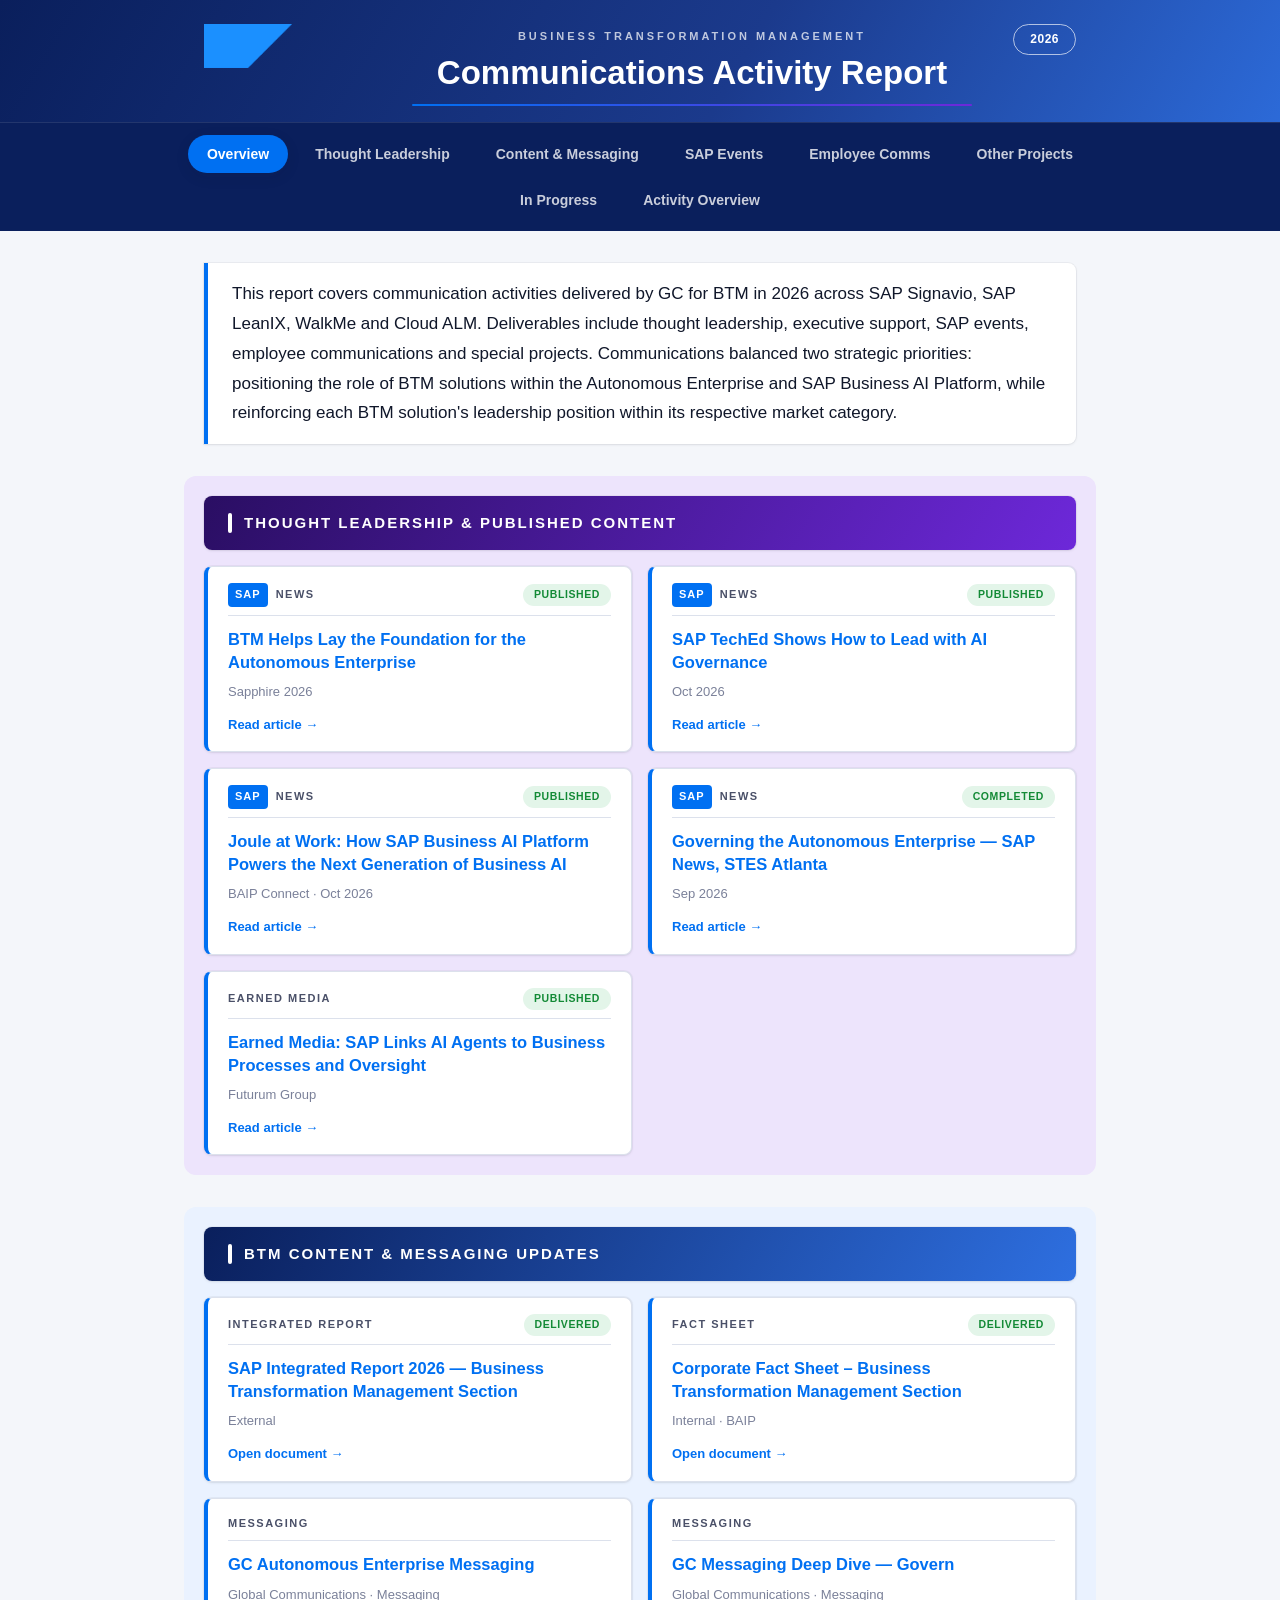
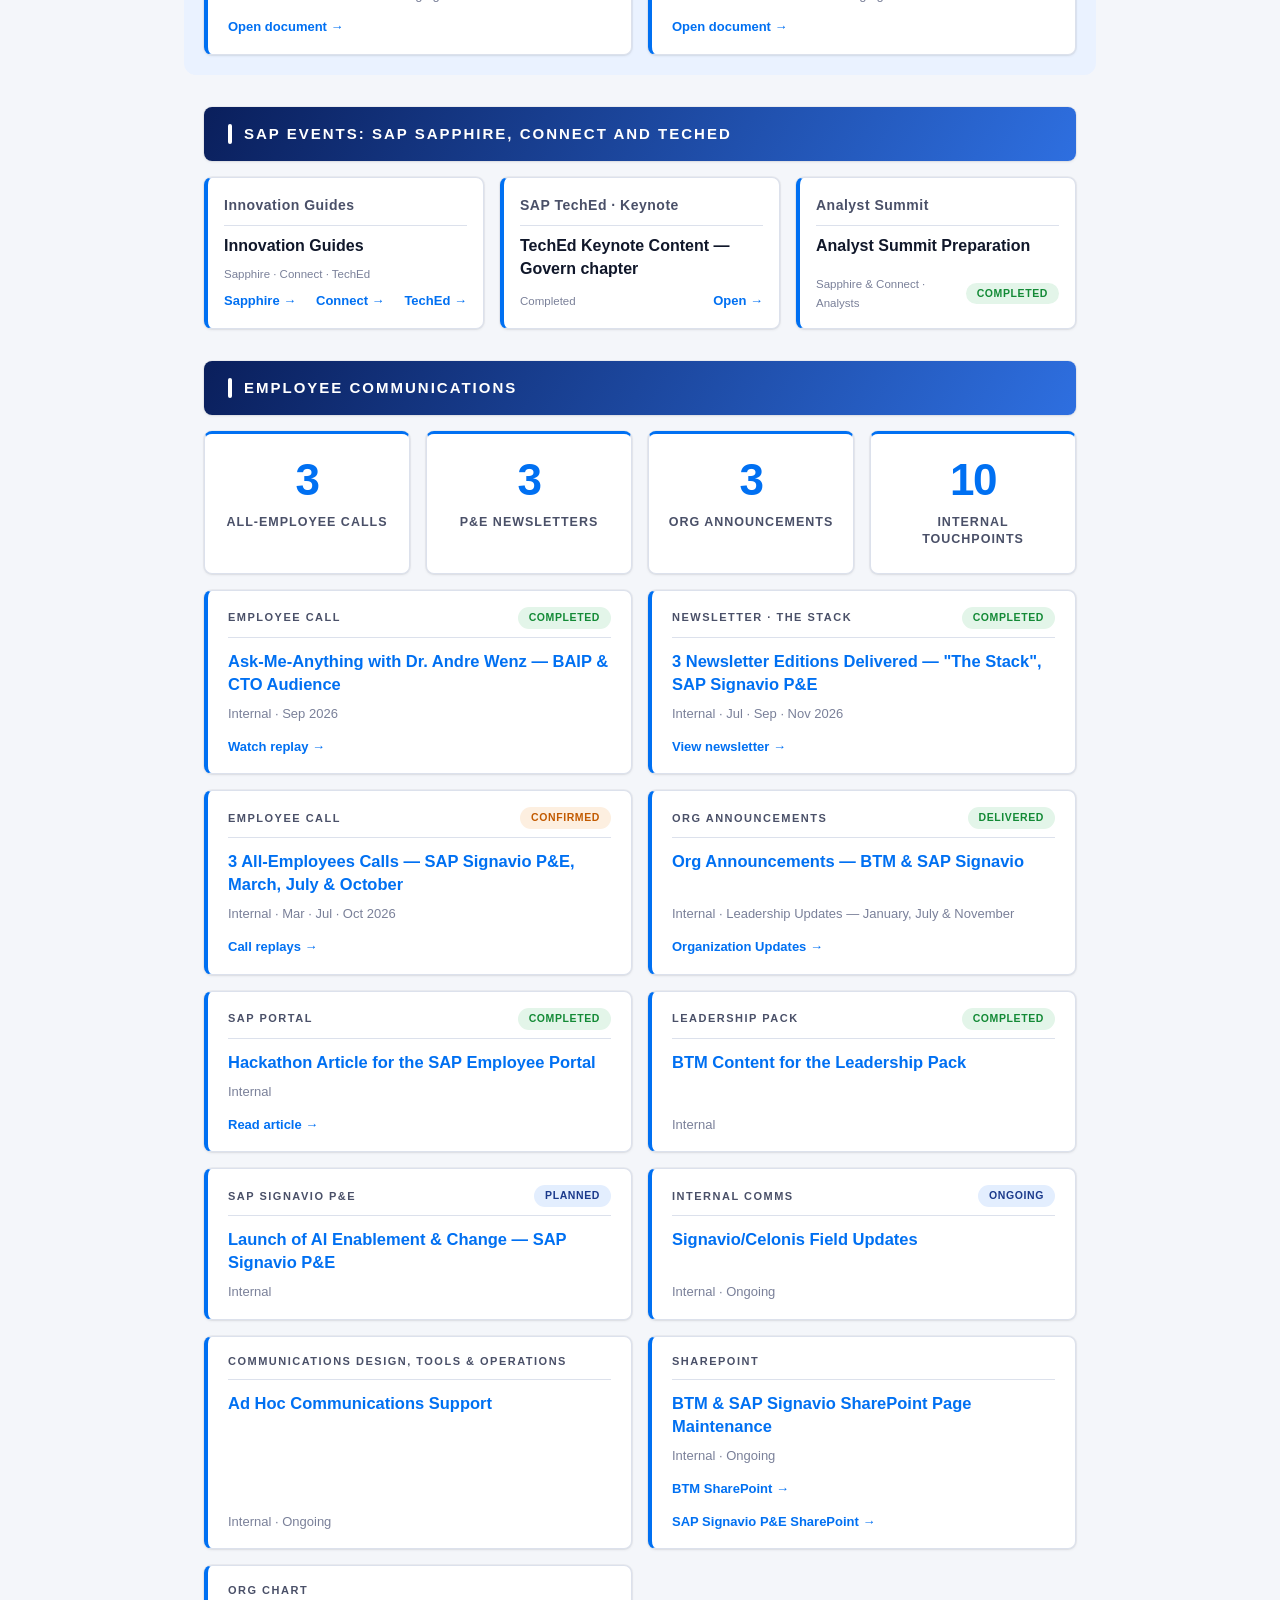
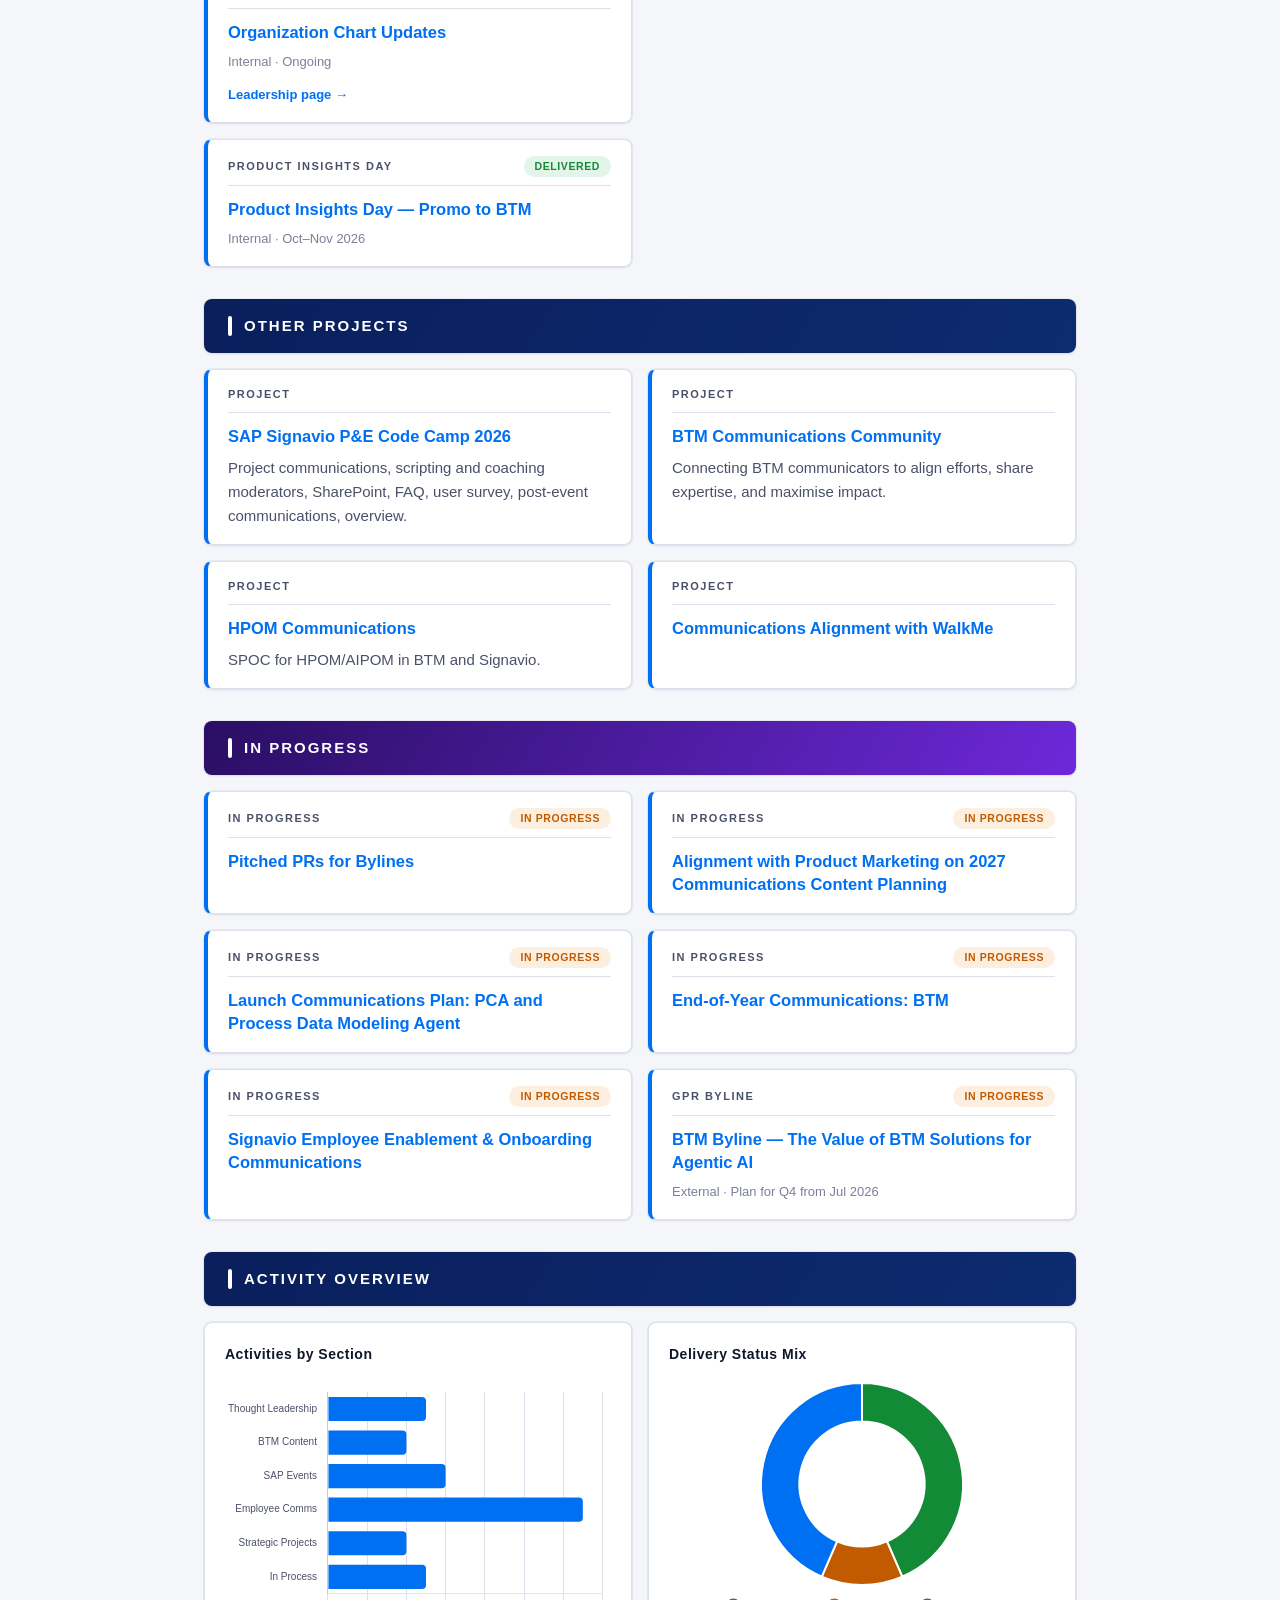
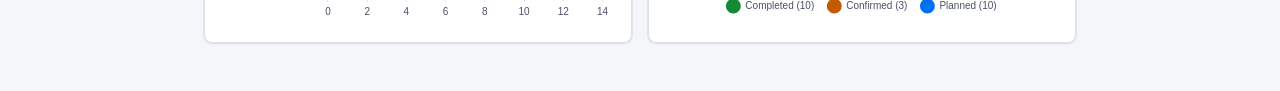
==== commit ed0e5982: "Nav: Strategic Projects -> Other Projects; move Ad Hoc Communications Support below Signavio/Celonis" ====
--- a/h2-2026/index.html
+++ b/h2-2026/index.html
@@ -34,7 +34,7 @@
         <a class="pill" href="#sec-messaging">Content &amp; Messaging</a>
         <a class="pill" href="#sec-events">SAP Events</a>
         <a class="pill" href="#sec-employee">Employee Comms</a>
-        <a class="pill" href="#sec-strategic">Strategic Projects</a>
+        <a class="pill" href="#sec-strategic">Other Projects</a>
         <a class="pill" href="#sec-inprocess">In Progress</a>
         <a class="pill" href="#sec-overview">Activity Overview</a>
       </div>
@@ -321,6 +321,14 @@
         <div class="grid grid--2">
           <article class="acard acard--accent">
             <div class="acard__source">
+              <span class="src-wrap"><span class="src-text src-text--sm">Communications Design, Tools &amp; Operations</span></span>
+            </div>
+            <h4 class="acard__title">Ad Hoc Communications Support</h4>
+            <p class="acard__meta">Internal · Ongoing</p>
+          </article>
+
+          <article class="acard acard--accent">
+            <div class="acard__source">
               <span class="src-wrap"><span class="src-text src-text--sm">SharePoint</span></span>
             </div>
             <h4 class="acard__title">BTM &amp; SAP Signavio SharePoint Page Maintenance</h4>
@@ -339,14 +347,6 @@
             <p class="acard__meta">Internal · Ongoing</p>
             <a class="more" href="https://sap.sharepoint.com/sites/210177/SitePages/Leadership.aspx?csf=1&amp;web=1&amp;e=7Q6rsG" target="_blank" rel="noopener">Leadership page →</a>
           </article>
-
-          <article class="acard acard--accent">
-            <div class="acard__source">
-              <span class="src-wrap"><span class="src-text src-text--sm">Communications Design, Tools &amp; Operations</span></span>
-            </div>
-            <h4 class="acard__title">Ad Hoc Communications Support</h4>
-            <p class="acard__meta">Internal · Ongoing</p>
-          </article>
         </div>
 
         <div class="grid grid--2">
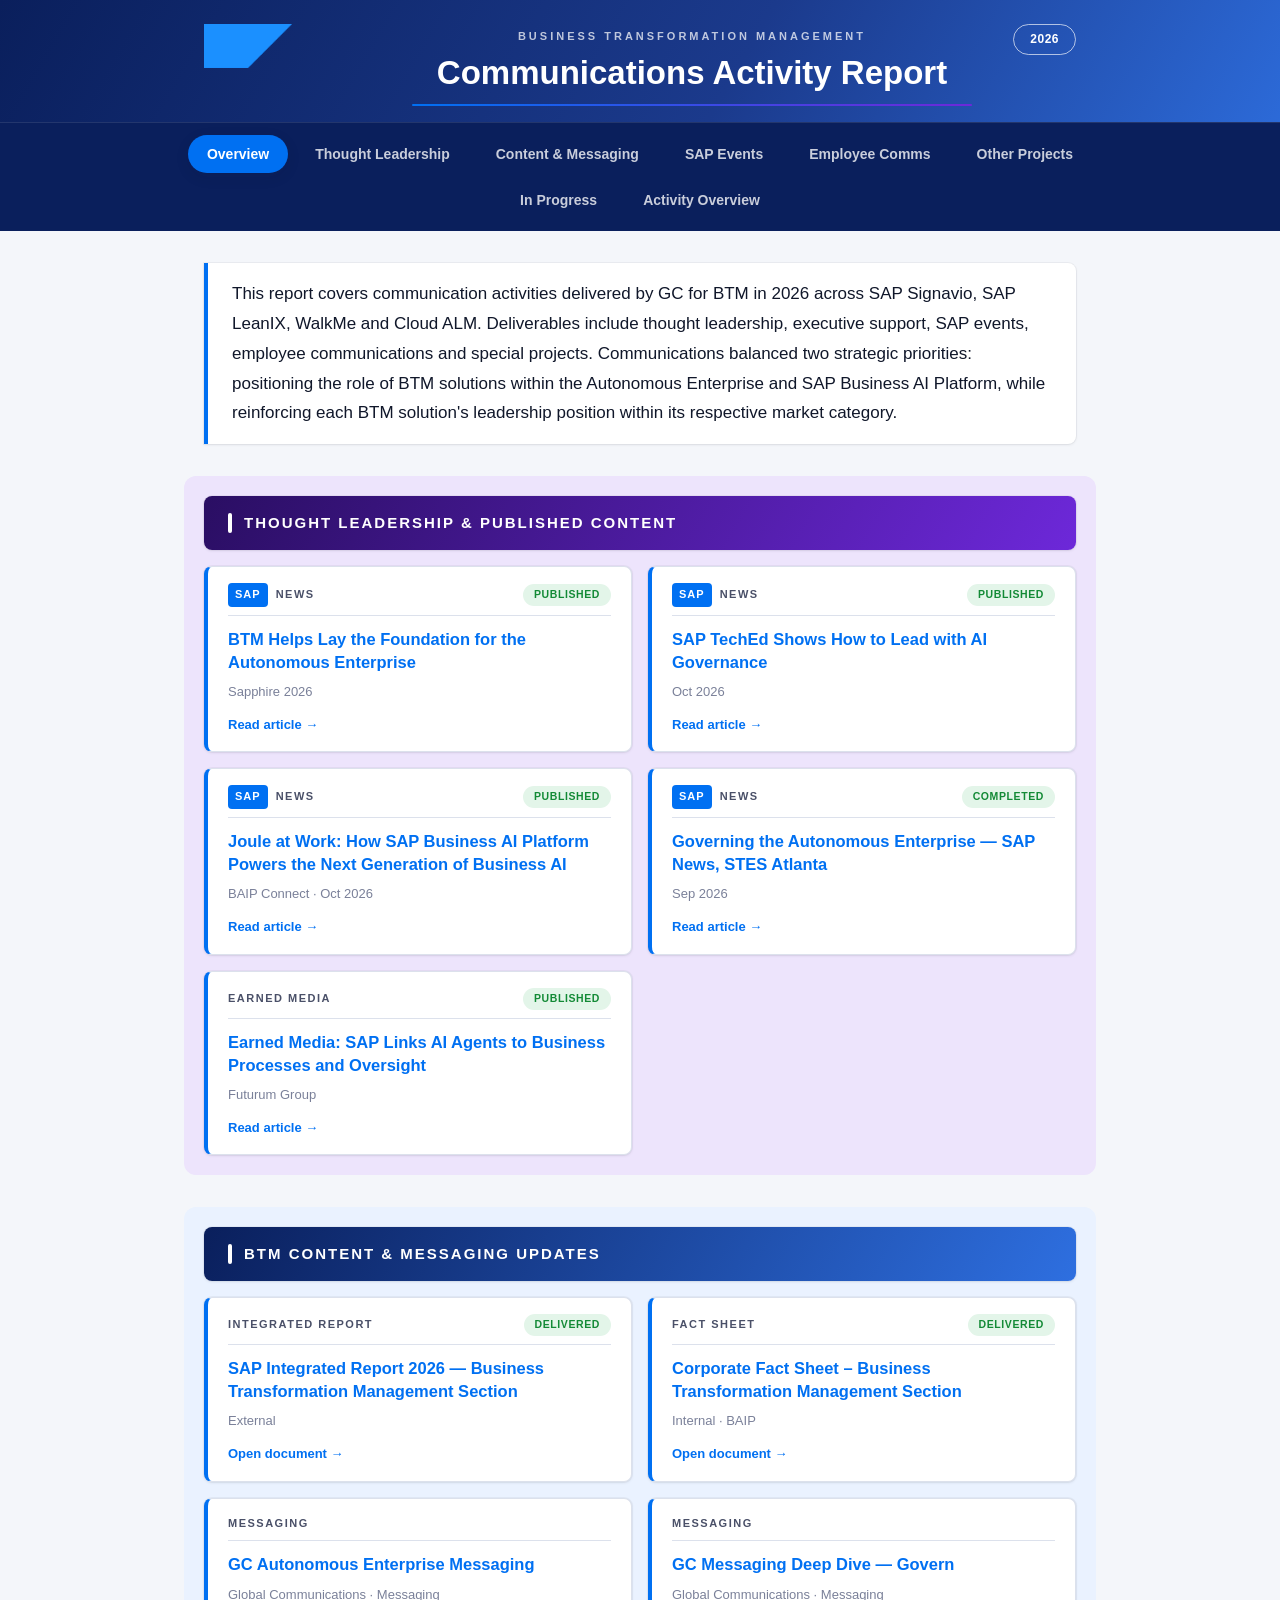
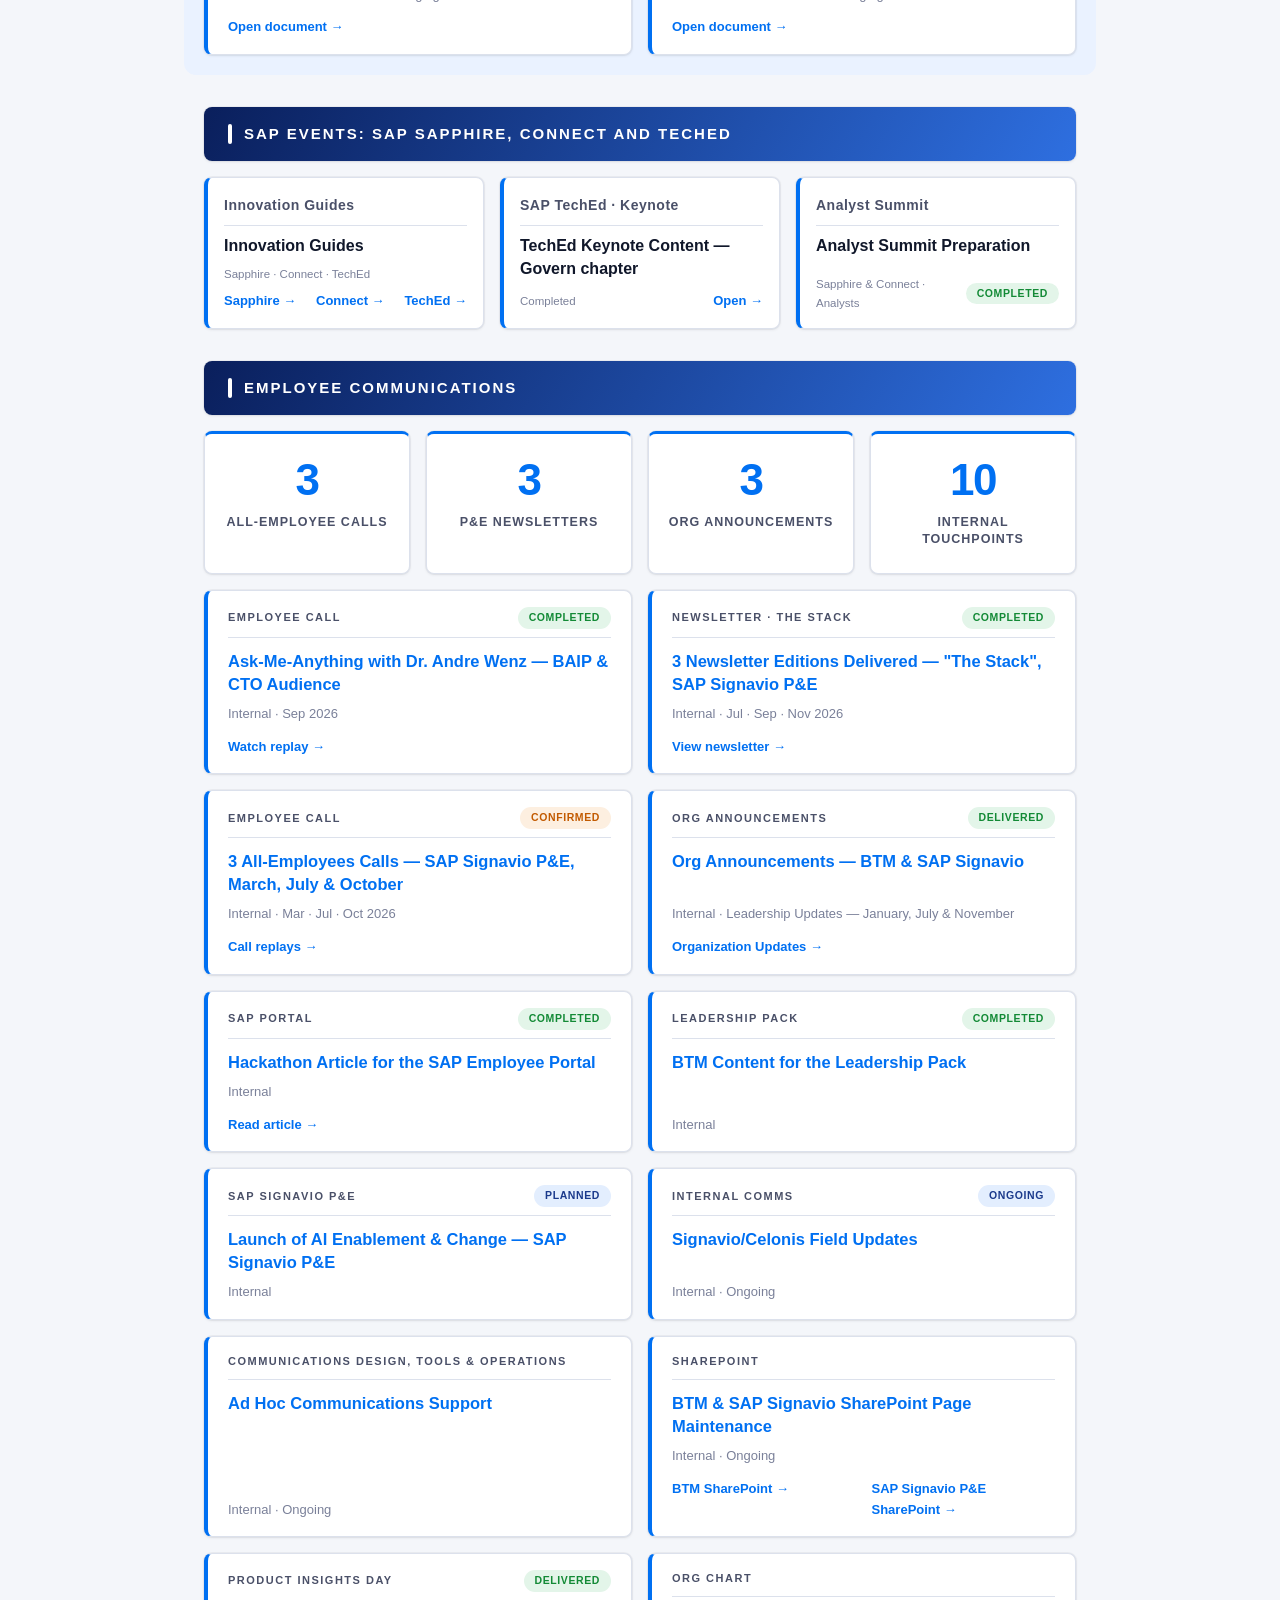
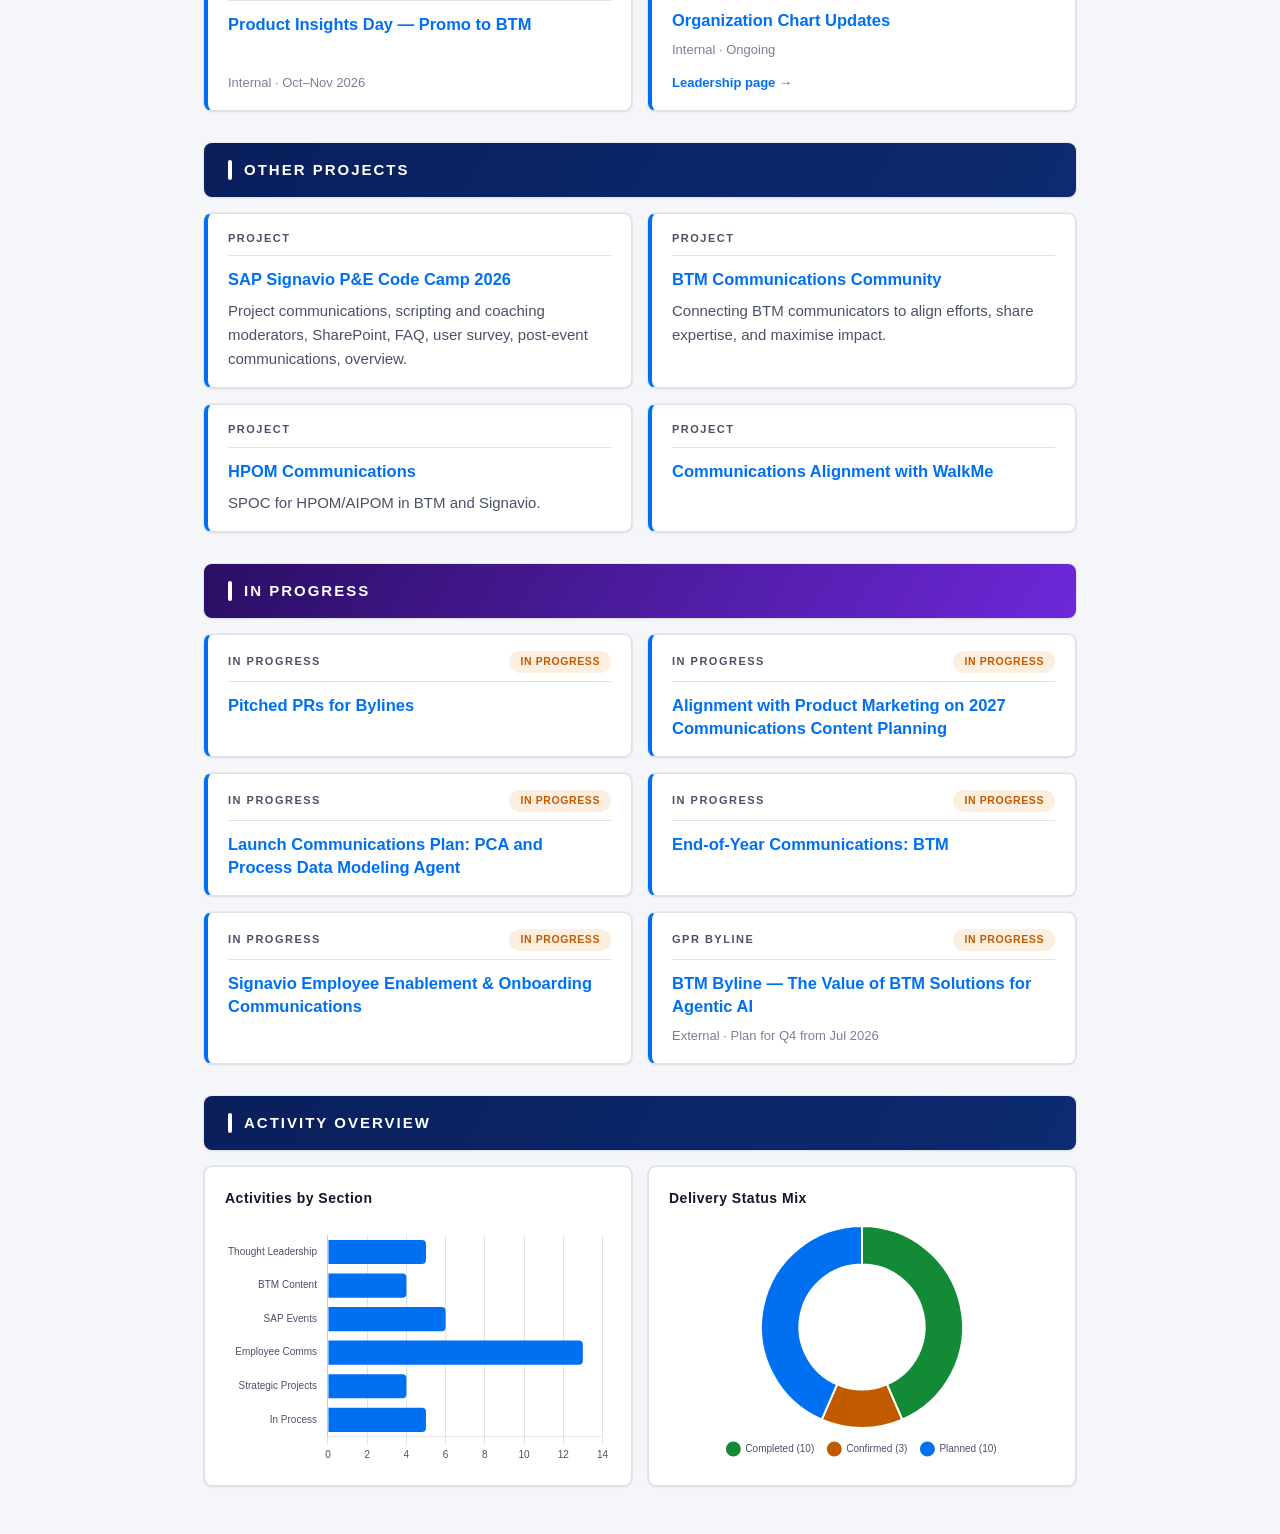
==== commit 182554d3: "Move Product Insights Day below SharePoint Maintenance; make SharePoint card links side-by-side (com" ====
--- a/h2-2026/index.html
+++ b/h2-2026/index.html
@@ -333,12 +333,23 @@
             </div>
             <h4 class="acard__title">BTM &amp; SAP Signavio SharePoint Page Maintenance</h4>
             <p class="acard__meta">Internal · Ongoing</p>
-            <a class="more" href="https://sap.sharepoint.com/sites/210177?xsdata=[base64]%3D&amp;sdata=MzRjeGlidG1IVFNyeXZSQk00MHExaExMS1hBZnk1SGhYaVBQZjR4d3BoQT0%3D&amp;ovuser=42f7676c-f455-423c-82f6-dc2d99791af7%2Cdesiree.cantuaria%40sap.com&amp;OR=Teams-HL&amp;CT=1733321615420" target="_blank" rel="noopener">BTM SharePoint →</a>
-            <a class="more" href="https://sap.sharepoint.com/sites/201763/SitePages/Home.aspx" target="_blank" rel="noopener">SAP Signavio P&amp;E SharePoint →</a>
-          </article>
-        </div>
-
-        <div class="grid grid--2">
+            <div class="link-cols">
+              <a class="more" href="https://sap.sharepoint.com/sites/210177?xsdata=[base64]%3D&amp;sdata=MzRjeGlidG1IVFNyeXZSQk00MHExaExMS1hBZnk1SGhYaVBQZjR4d3BoQT0%3D&amp;ovuser=42f7676c-f455-423c-82f6-dc2d99791af7%2Cdesiree.cantuaria%40sap.com&amp;OR=Teams-HL&amp;CT=1733321615420" target="_blank" rel="noopener">BTM SharePoint →</a>
+              <a class="more" href="https://sap.sharepoint.com/sites/201763/SitePages/Home.aspx" target="_blank" rel="noopener">SAP Signavio P&amp;E SharePoint →</a>
+            </div>
+          </article>
+        </div>
+
+        <div class="grid grid--2">
+          <article class="acard acard--accent">
+            <div class="acard__source">
+              <span class="src-wrap"><span class="src-text src-text--sm">Product Insights Day</span></span>
+              <span class="status status--completed">Delivered</span>
+            </div>
+            <h4 class="acard__title">Product Insights Day — Promo to BTM</h4>
+            <p class="acard__meta">Internal · Oct–Nov 2026</p>
+          </article>
+
           <article class="acard acard--accent">
             <div class="acard__source">
               <span class="src-wrap"><span class="src-text src-text--sm">Org Chart</span></span>
@@ -346,17 +357,6 @@
             <h4 class="acard__title">Organization Chart Updates</h4>
             <p class="acard__meta">Internal · Ongoing</p>
             <a class="more" href="https://sap.sharepoint.com/sites/210177/SitePages/Leadership.aspx?csf=1&amp;web=1&amp;e=7Q6rsG" target="_blank" rel="noopener">Leadership page →</a>
-          </article>
-        </div>
-
-        <div class="grid grid--2">
-          <article class="acard acard--accent">
-            <div class="acard__source">
-              <span class="src-wrap"><span class="src-text src-text--sm">Product Insights Day</span></span>
-              <span class="status status--completed">Delivered</span>
-            </div>
-            <h4 class="acard__title">Product Insights Day — Promo to BTM</h4>
-            <p class="acard__meta">Internal · Oct–Nov 2026</p>
           </article>
         </div>
       </div>
--- a/h2-2026/styles.css
+++ b/h2-2026/styles.css
@@ -434,6 +434,16 @@
   gap: var(--s3);
   align-self: start;
 }
+
+/* ── Two-column resource links (compact side-by-side) ── */
+.link-cols {
+  display: flex;
+  gap: var(--s4);
+  flex-wrap: wrap;
+  margin-top: var(--s1);
+}
+.link-cols .more { flex: 1 1 0; min-width: 0; margin-top: 0; }
+@media (max-width: 600px) { .link-cols { flex-direction: column; gap: var(--s2); } }
 .event-media__img {
   flex: 1 1 0;               /* two equal-width halves */
   min-width: 0;
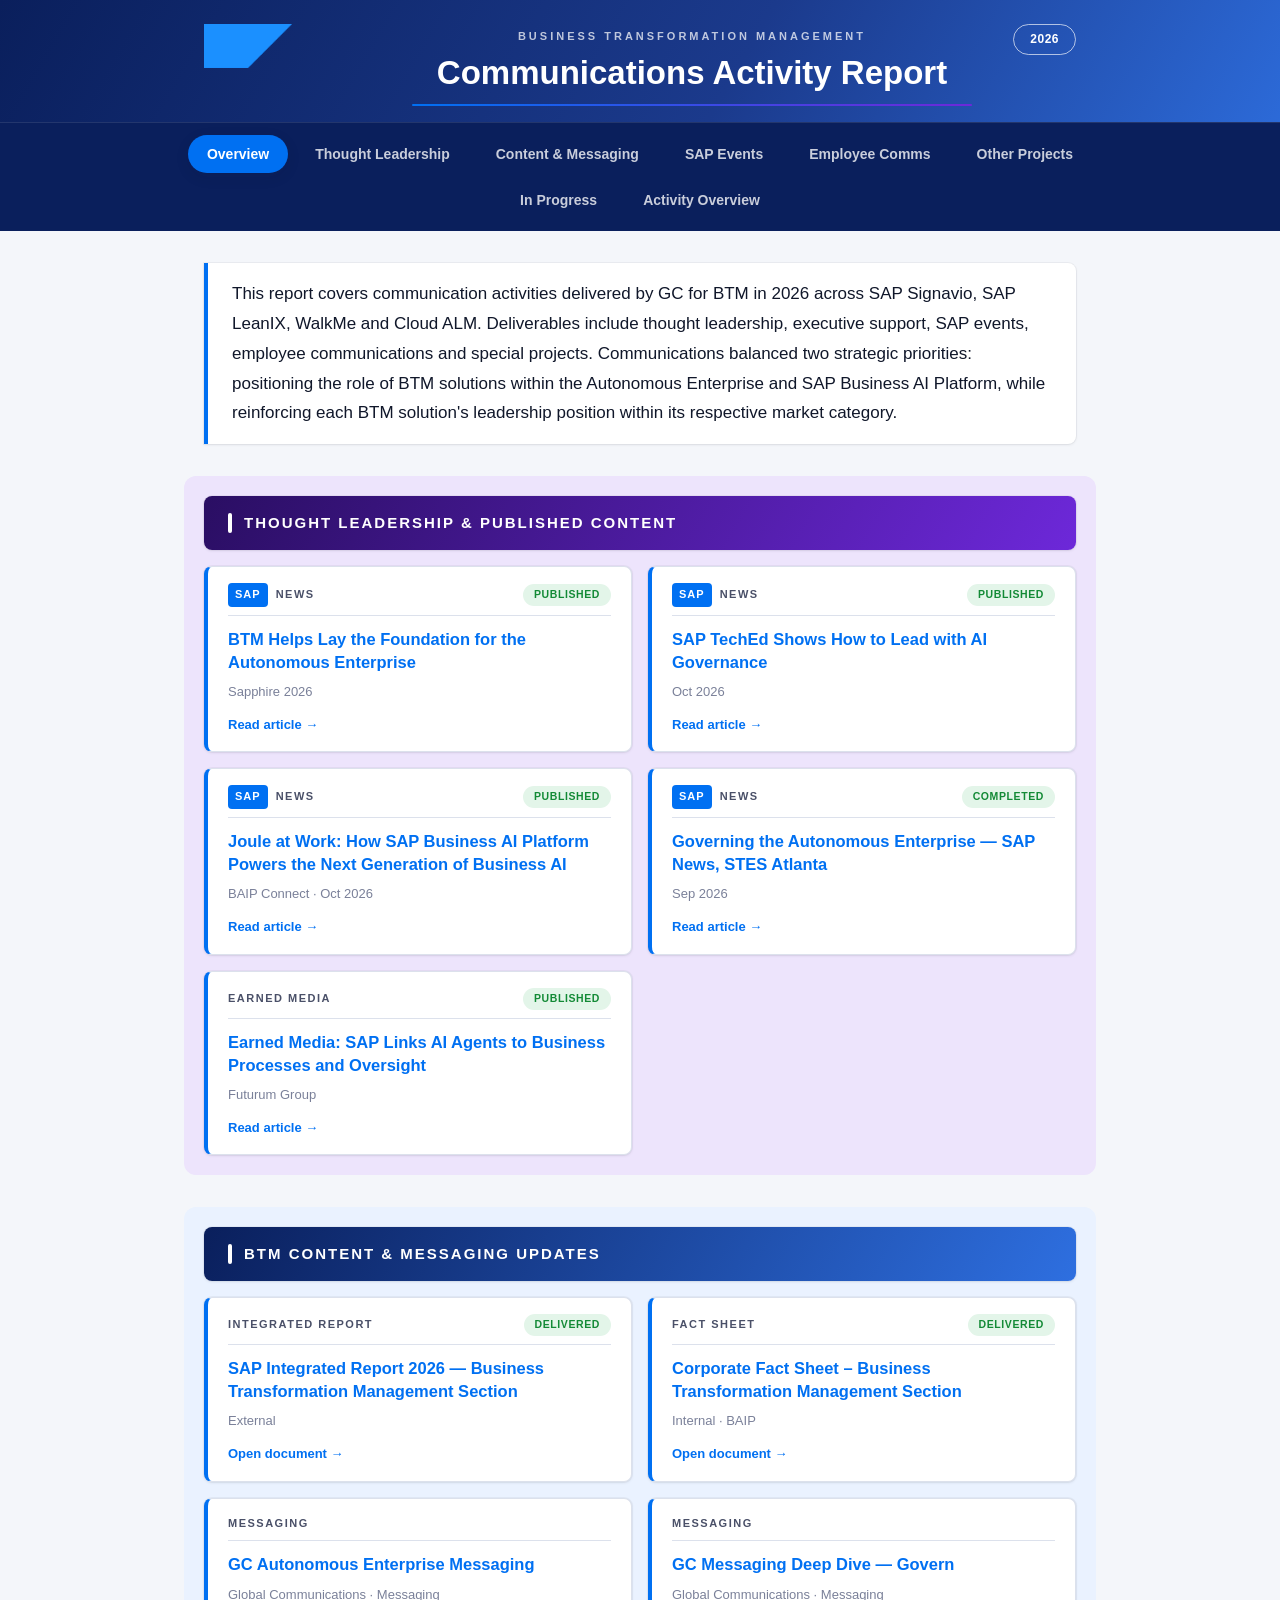
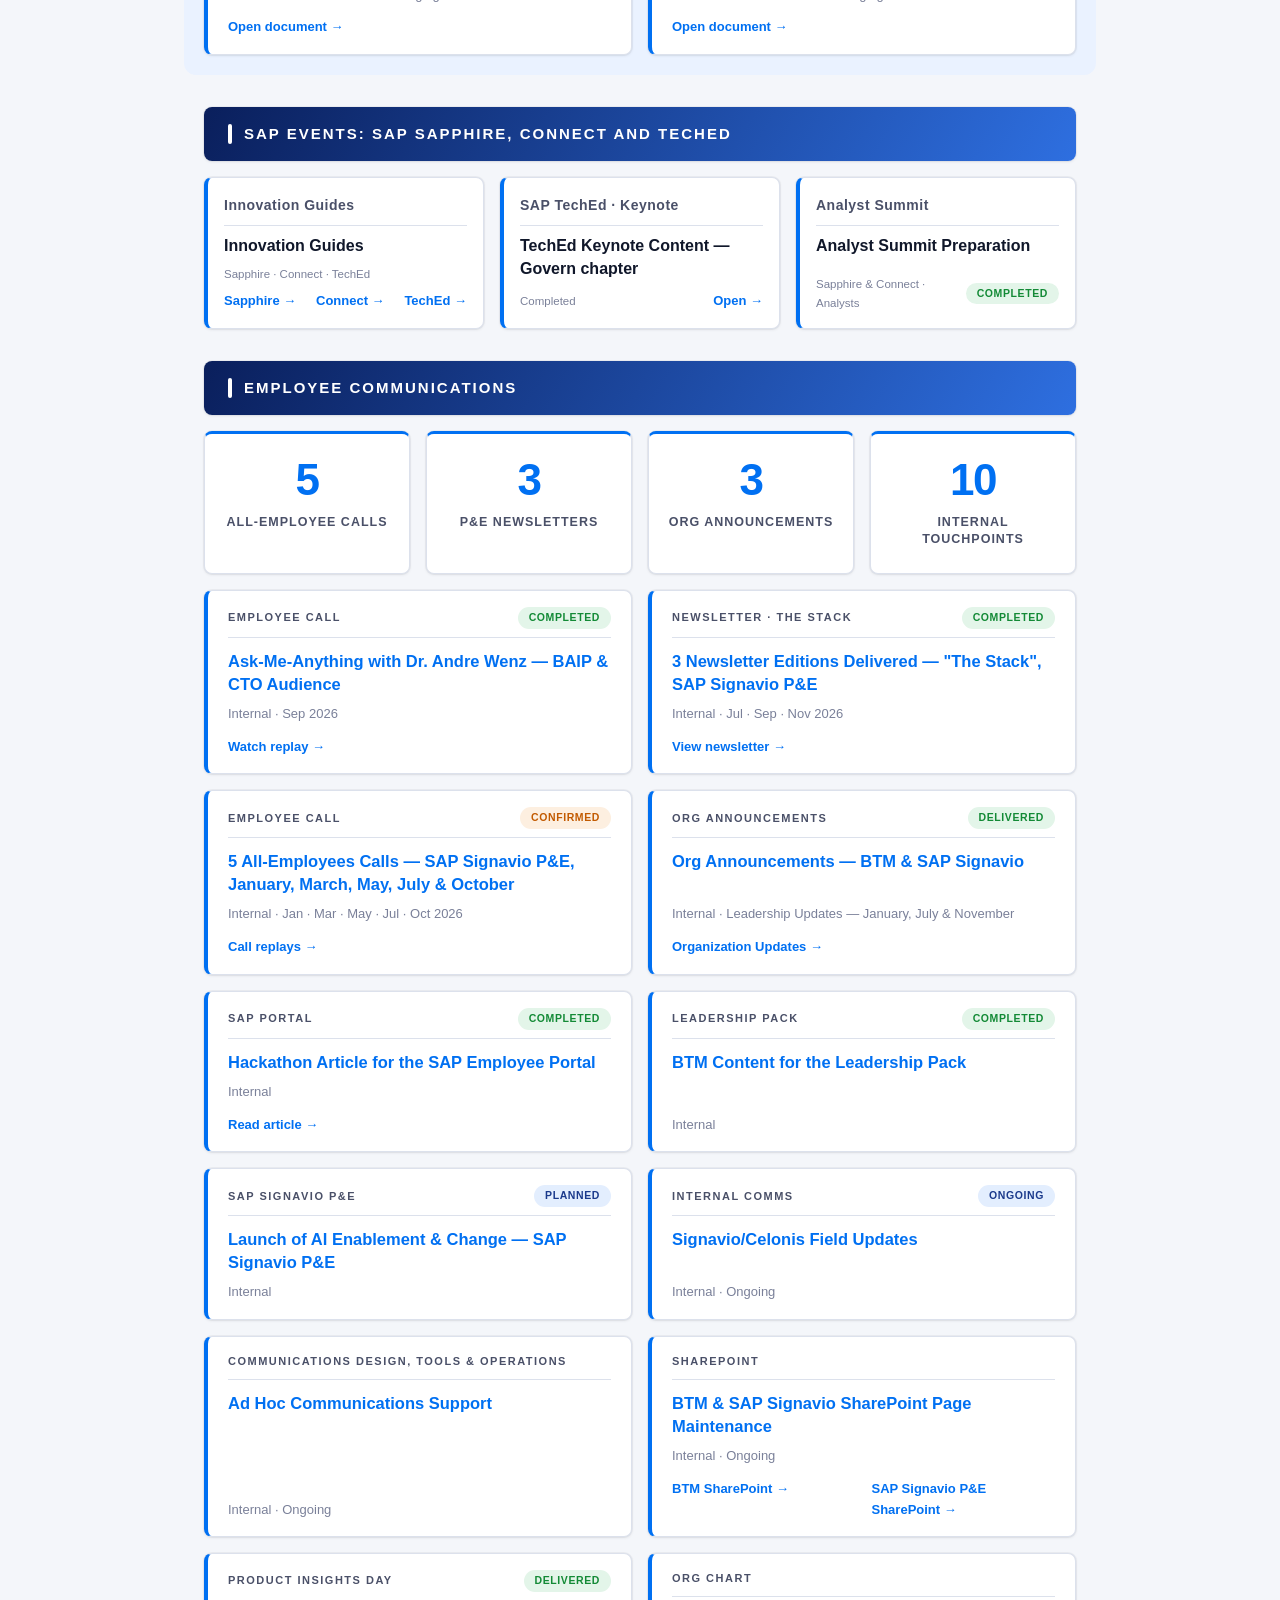
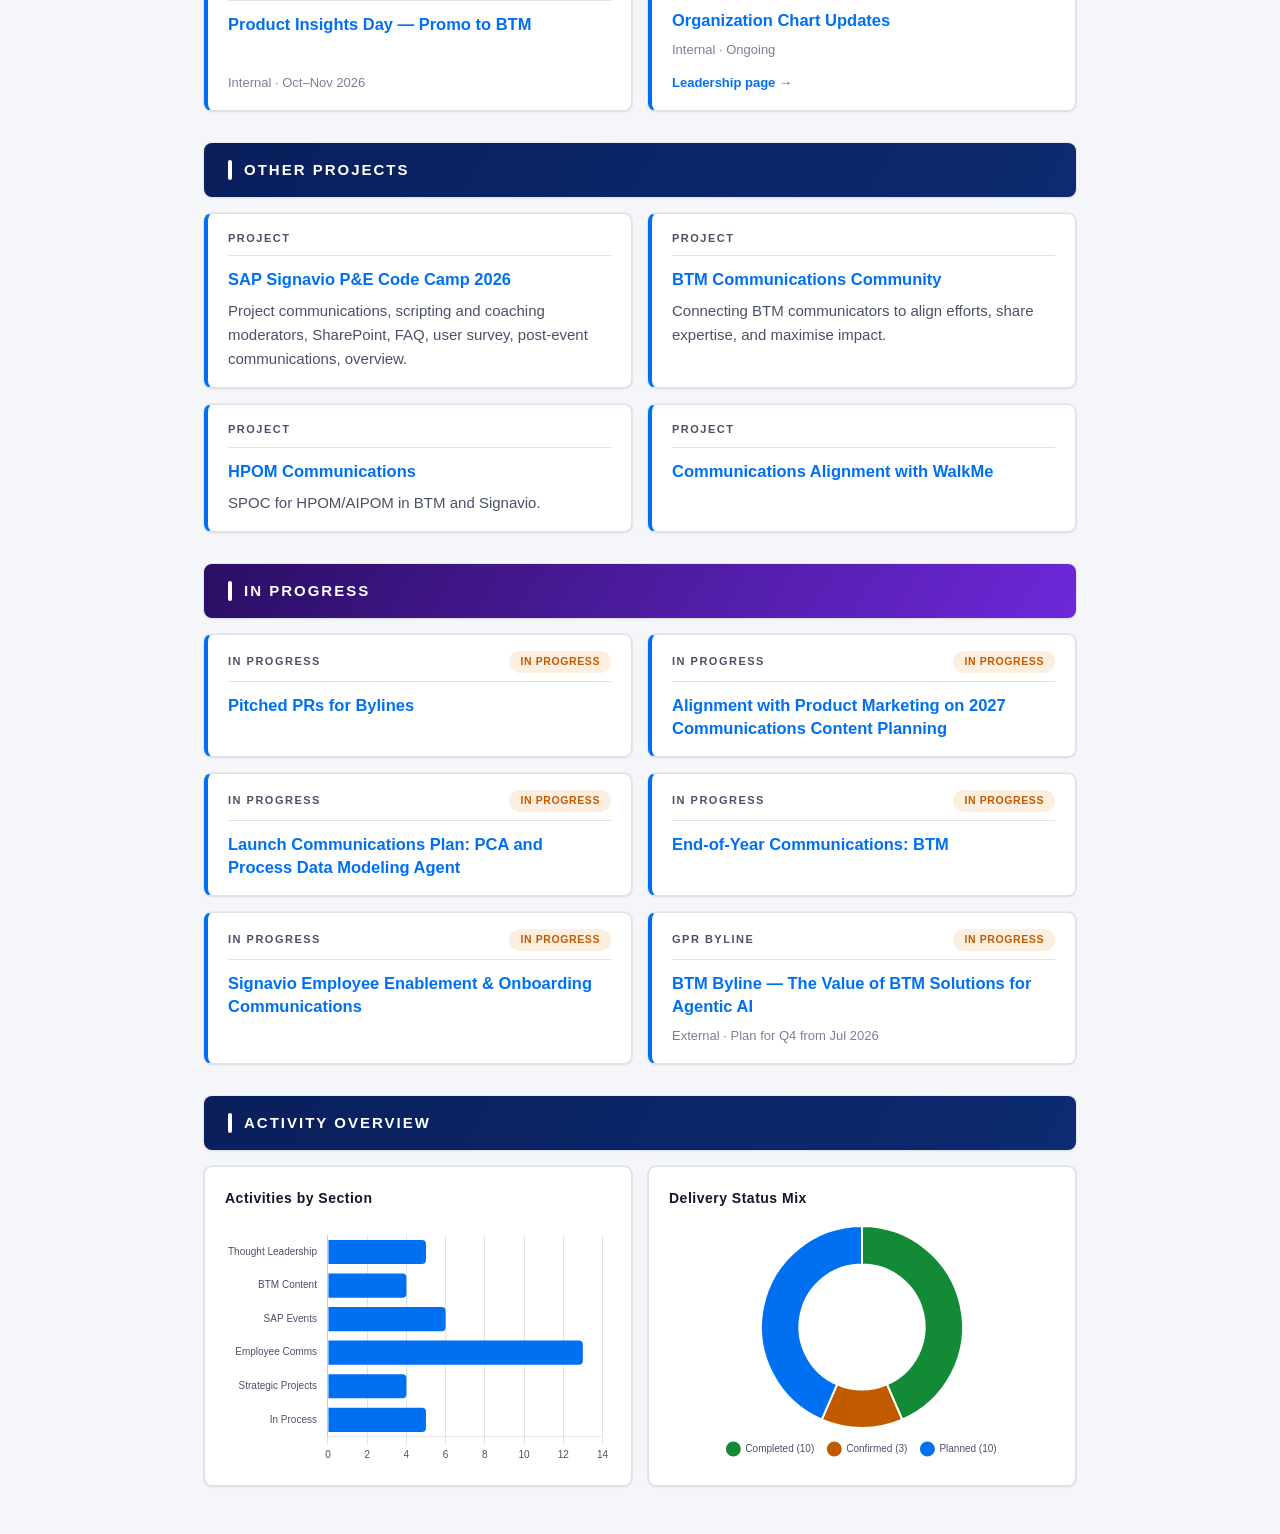
==== commit f1f8ad7c: "Employee calls: 3 -> 5 All-Employees Calls (Jan/Mar/May/Jul/Oct) + KPI; (BTM Byline already single o" ====
--- a/h2-2026/index.html
+++ b/h2-2026/index.html
@@ -216,7 +216,7 @@
       <div class="block__body">
         <div class="grid grid--4 kpis kpis--outline">
           <div class="kpi kpi--outline">
-            <span class="kpi__value">3</span>
+            <span class="kpi__value">5</span>
             <span class="kpi__label">All-Employee Calls</span>
           </div>
           <div class="kpi kpi--outline">
@@ -261,8 +261,8 @@
               <span class="src-wrap"><span class="src-text src-text--sm">Employee Call</span></span>
               <span class="status status--confirmed">Confirmed</span>
             </div>
-            <h4 class="acard__title">3 All-Employees Calls — SAP Signavio P&amp;E, March, July &amp; October</h4>
-            <p class="acard__meta">Internal · Mar · Jul · Oct 2026</p>
+            <h4 class="acard__title">5 All-Employees Calls — SAP Signavio P&amp;E, January, March, May, July &amp; October</h4>
+            <p class="acard__meta">Internal · Jan · Mar · May · Jul · Oct 2026</p>
             <a class="more" href="https://sap.sharepoint.com/sites/210177/SitePages/SAP-Signavio-employee-meetings-%26-calls(1).aspx" target="_blank" rel="noopener">Call replays →</a>
           </article>
 
